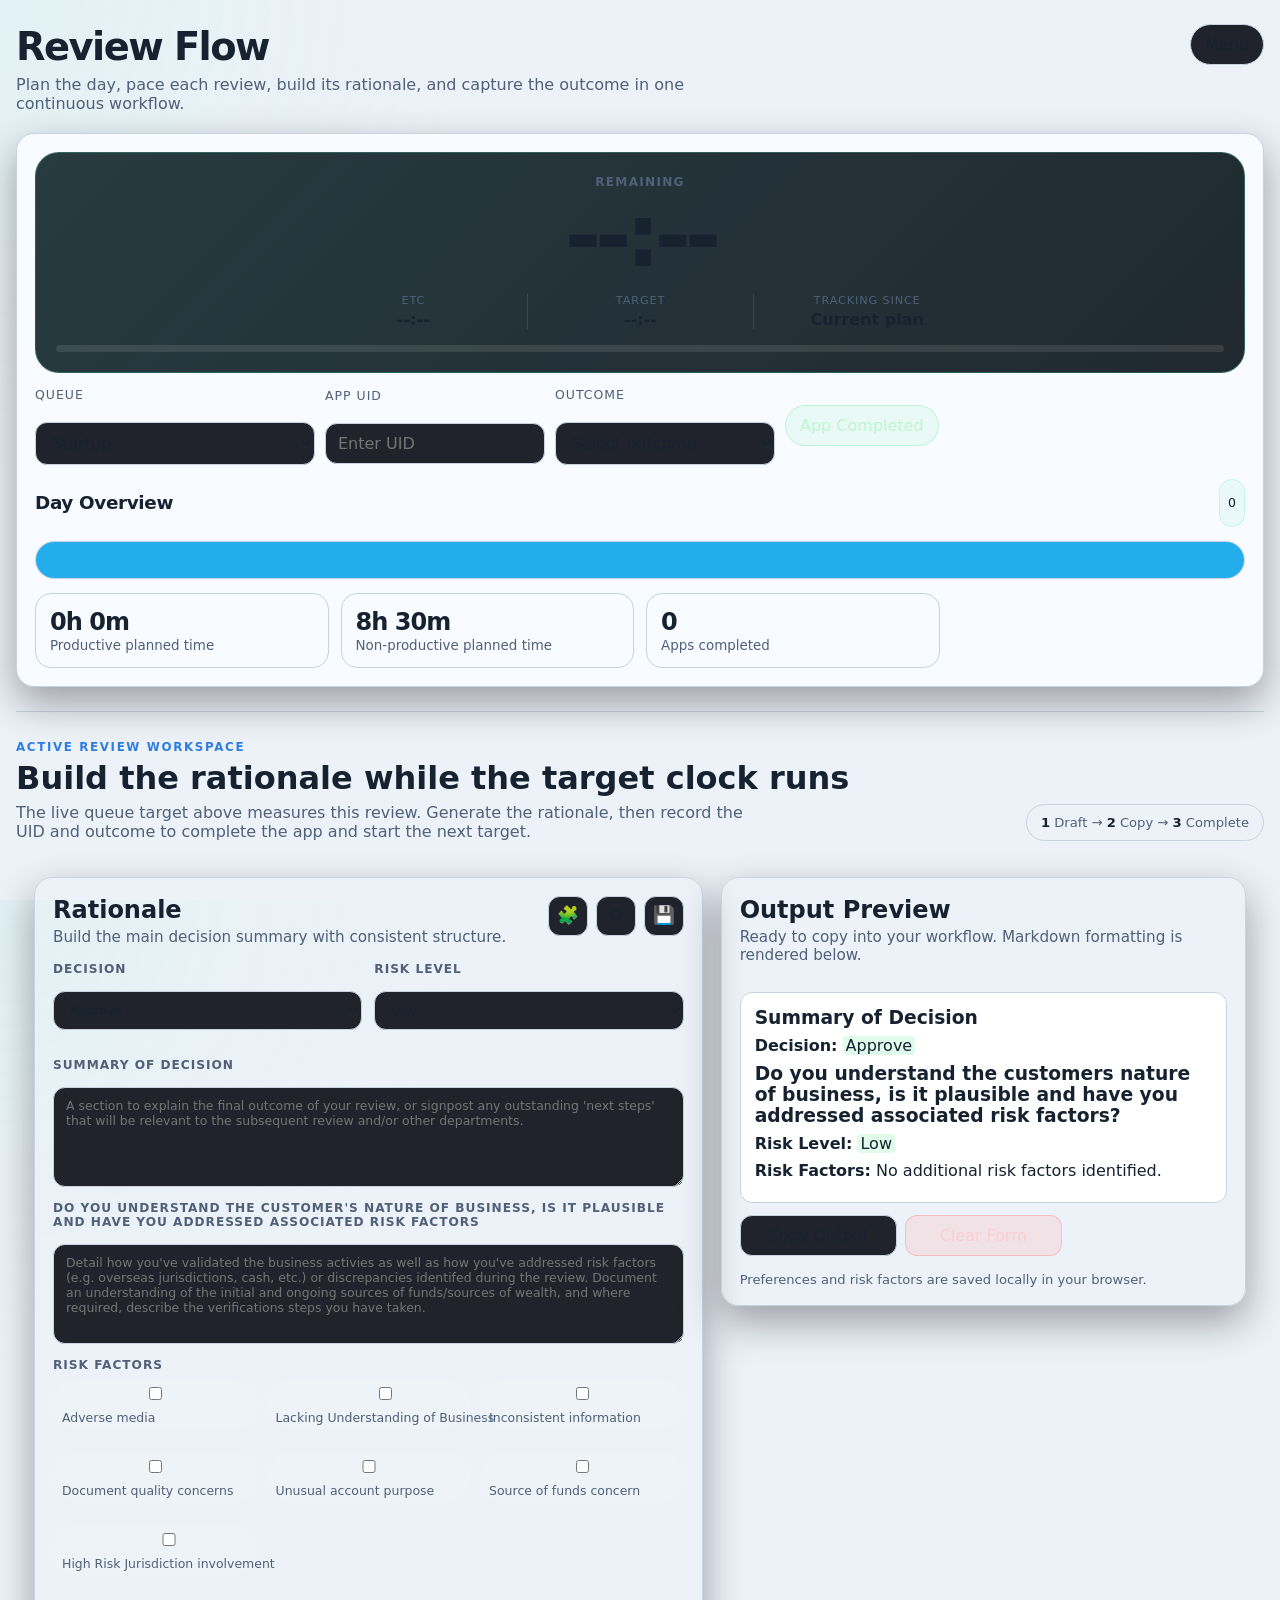
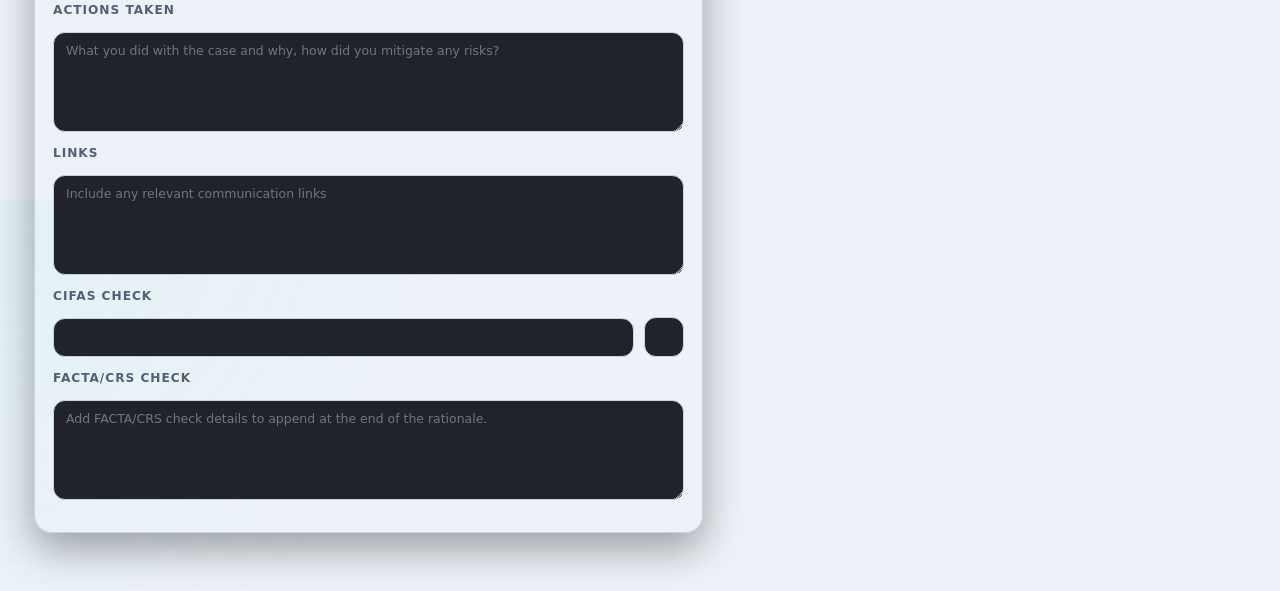
==== index.html @ 9a417c98 "Build integrated review flow workspace" ====
<!DOCTYPE html><html lang="en"><head><meta charset="UTF-8"><meta name="viewport" content="width=device-width,initial-scale=1"><title>Review Flow</title><style>
  :root {
  --bg: #edf2f8;
  --panel: #f8fbff;
  --panel-alt: #e8eef7;
  --field-bg: #ffffff;
  --border: #c8d2e2;
  --text: #172231;
  --muted: #4f6078;
  --accent: #2e7de0;
  --danger: #d95151;
  --success: #2f9e5a;
  --bg-gradient-start: #e8eff9;
  --bg-gradient-end: #dce6f6;
  --shadow: 0 12px 30px rgba(29, 45, 72, 0.12);
  --radius: 16px;
}

* { box-sizing: border-box; }
html, body { height: 100%; }
body {
  margin: 0;
  font-family: Inter, Segoe UI, Roboto, Helvetica, Arial, sans-serif;
  background: linear-gradient(180deg, var(--bg-gradient-start) 0%, var(--bg-gradient-end) 100%);
  color: var(--text);
  overflow: hidden;
}

select option {
  color: var(--text);
  background: var(--field-bg);
}

.rationale-shell {
  height: 100vh;
  display: grid;
  grid-template-columns: minmax(420px, 1fr) 420px;
  gap: 18px;
  padding: 18px;
}

.rationale-content, .rationale-output-panel {
  background: color-mix(in srgb, var(--panel) 92%, transparent);
  border: 1px solid var(--border);
  border-radius: var(--radius);
  box-shadow: var(--shadow);
}

h1, h2, p { margin-top: 0; }
h1 { font-size: 1.55rem; margin-bottom: 8px; }
h1 span { color: var(--accent); }
.subtitle, .panel-header p, .footer-note, .hint { color: var(--muted); font-size: 0.95rem; }

.panel-header button,
.output-actions button,
.modal-header button {
  border: 1px solid var(--border);
  background: var(--panel-alt);
  color: var(--text);
  padding: 12px 14px;
  border-radius: 12px;
  cursor: pointer;
  transition: transform 0.15s ease, border-color 0.15s ease, background 0.15s ease;
}
.panel-header button:hover,
.output-actions button:hover,
.modal-header button:hover { transform: translateY(-1px); border-color: var(--accent); }
.primary { border-color: var(--accent) !important; background: color-mix(in srgb, var(--accent) 18%, transparent) !important; }
.danger { background: rgba(255, 125, 125, 0.14) !important; border-color: rgba(255, 125, 125, 0.35) !important; }

.rationale-content, .rationale-output-panel { padding: 22px; }
.rationale-output-panel {
  display: flex;
  flex-direction: column;
}
.panel-header { margin-bottom: 18px; }
.panel-header.split {
  display: flex;
  align-items: flex-start;
  justify-content: space-between;
  gap: 16px;
}

.icon-btn {
  width: 40px;
  height: 40px;
  border-radius: 10px;
  display: inline-flex;
  align-items: center;
  justify-content: center;
  font-size: 1.1rem;
  line-height: 1;
}


.header-actions {
  display: flex;
  gap: 8px;
}

.macro-toolbar {
  position: fixed;
  z-index: 25;
  width: min(420px, calc(100vw - 24px));
  padding: 12px;
  border: 1px solid var(--border);
  border-radius: 12px;
  background: var(--panel-alt);
  box-shadow: 0 10px 26px rgba(16, 24, 40, 0.2);
}

.macro-toolbar-title {
  margin: 0 0 10px;
  font-weight: 600;
}

.macro-chip-grid {
  display: flex;
  flex-wrap: wrap;
  gap: 8px;
}

.macro-chip {
  border: 1px solid var(--accent);
  background: color-mix(in srgb, var(--accent) 14%, transparent);
  color: var(--text);
  border-radius: 999px;
  padding: 8px 12px;
  cursor: pointer;
}

.settings-modal {
  position: fixed;
  inset: 0;
  background: rgba(10, 19, 34, 0.42);
  display: none;
  align-items: center;
  justify-content: center;
  padding: 20px;
  z-index: 20;
}

.settings-modal.open {
  display: flex;
}

.settings-modal-card {
  width: min(900px, 100%);
  max-height: calc(100vh - 40px);
  overflow-y: auto;
  background: color-mix(in srgb, var(--panel) 96%, transparent);
  border: 1px solid var(--border);
  border-radius: var(--radius);
  box-shadow: var(--shadow);
  padding: 20px;
}

.modal-header {
  display: flex;
  justify-content: space-between;
  align-items: flex-start;
  gap: 16px;
  margin-bottom: 16px;
}

.output-actions {
  display: grid;
  grid-template-columns: repeat(3, minmax(0, 1fr));
  gap: 10px;
  margin-top: 14px;
}

.settings-danger-row {
  display: flex;
  justify-content: flex-end;
}

.grid { display: grid; gap: 14px; margin-bottom: 14px; }
.grid.two { grid-template-columns: repeat(2, minmax(0, 1fr)); }
label { display: block; margin-bottom: 14px; }
label span, .label-title {
  display: block;
  margin-bottom: 8px;
  color: var(--text);
  font-weight: 600;
}
input, select, textarea {
  width: 100%;
  border: 1px solid var(--border);
  background: var(--field-bg);
  color: var(--text);
  padding: 12px 14px;
  border-radius: 12px;
  font: inherit;
}
input[type="checkbox"] {
  accent-color: var(--accent);
}
textarea { resize: vertical; min-height: 100px; }
input:focus, select:focus, textarea:focus, button:focus {
  outline: 2px solid color-mix(in srgb, var(--accent) 35%, transparent);
  outline-offset: 2px;
}

.pill-grid {
  display: grid;
  grid-template-columns: repeat(auto-fit, minmax(180px, 1fr));
  gap: 10px;
  margin-bottom: 14px;
}
.pill {
  border: 1px solid var(--border);
  background: var(--field-bg);
  border-radius: 999px;
  padding: 10px 14px;
  display: flex;
  gap: 8px;
  align-items: center;
  cursor: pointer;
  min-height: 48px;
}
.pill input { width: auto; }

.hidden { display: none; }

.settings-inline {
  display: grid;
  grid-template-columns: 1fr auto;
  gap: 10px;
}

.cifas-checks {
  display: grid;
  gap: 10px;
  margin-bottom: 14px;
}

.cifas-check-row {
  display: grid;
  grid-template-columns: minmax(0, 1fr) 40px;
  gap: 10px;
  align-items: end;
}

.cifas-check-row label { margin: 0; }

.cifas-check-action {
  border: 1px solid var(--accent);
  background: color-mix(in srgb, var(--accent) 16%, transparent);
  color: var(--text);
  cursor: pointer;
}

.cifas-check-action.remove {
  border-color: rgba(255, 125, 125, 0.35);
  background: rgba(255, 125, 125, 0.14);
}

.risk-factor-item {
  display: flex;
  justify-content: space-between;
  align-items: center;
  flex-wrap: wrap;
  gap: 12px;
  padding: 12px 14px;
  border: 1px solid var(--border);
  border-radius: 12px;
  background: var(--field-bg);
}

.risk-factor-item .entry-text {
  flex: 1 1 280px;
  min-width: 220px;
  color: var(--text);
  background: var(--field-bg);
}

.settings-item-actions {
  display: flex;
  gap: 8px;
}

.risk-factor-item button {
  border: 1px solid var(--accent);
  background: color-mix(in srgb, var(--accent) 16%, transparent);
  color: var(--text);
  border-radius: 10px;
  padding: 6px 10px;
  cursor: pointer;
}

.risk-factor-item button.btn-danger {
  border-color: rgba(255, 125, 125, 0.35);
  background: rgba(255, 125, 125, 0.14);
}

.settings-inline button,
#copyBtn,
#generateBtn {
  border-color: var(--accent);
  background: color-mix(in srgb, var(--accent) 16%, transparent);
}

select:focus,
select:hover {
  border-color: var(--accent);
}

.settings-list { display: grid; gap: 14px; }
.switch-row {
  margin: 0;
  display: flex;
  align-items: center;
  justify-content: space-between;
  gap: 18px;
  padding: 16px;
  border: 1px solid var(--border);
  border-radius: 14px;
  background: var(--field-bg);
}
.switch-row p { margin: 6px 0 0; }
.switch-row input[type="checkbox"] { width: 22px; height: 22px; }

.settings-group {
  border: 1px solid var(--border);
  border-radius: 14px;
  overflow: hidden;
  background: var(--panel-alt);
}

.settings-group summary {
  list-style: none;
  cursor: pointer;
  padding: 14px 16px;
  font-weight: 700;
}

.settings-group summary::-webkit-details-marker { display: none; }

.settings-group summary::after {
  content: '▾';
  float: right;
}

.settings-group[open] summary::after {
  content: '▴';
}

.settings-group-content {
  display: grid;
  gap: 12px;
  padding: 0 12px 12px;
}

.theme-grid {
  display: grid;
  grid-template-columns: repeat(auto-fit, minmax(160px, 1fr));
  gap: 10px;
}

#output {
  min-height: 10vh;
  font-family: Consolas, Menlo, Monaco, monospace;
  line-height: 1.5;
}

.preview-shell {
  margin-top: 12px;
  padding: 14px;
  min-height: 180px;
  border: 1px solid var(--border);
  border-radius: 12px;
  background: var(--field-bg);
  overflow-y: auto;
  flex: 1;
}

.preview-shell h1,
.preview-shell h2,
.preview-shell h3 {
  margin: 0 0 8px;
}

.preview-shell p {
  margin: 0 0 8px;
}

.preview-shell ul {
  margin: 0 0 10px 20px;
}

.preview-shell li {
  margin-bottom: 6px;
}

.md-bold { font-weight: 700; }
.md-italic { font-style: italic; }
.md-highlight-green {
  background: color-mix(in srgb, var(--success) 26%, transparent);
  padding: 0 3px;
  border-radius: 4px;
}
.md-highlight-red {
  background: color-mix(in srgb, var(--danger) 26%, transparent);
  padding: 0 3px;
  border-radius: 4px;
}
.md-highlight-amber {
  background: color-mix(in srgb, #ffb000 30%, transparent);
  padding: 0 3px;
  border-radius: 4px;
}
.md-highlight-accent {
  background: color-mix(in srgb, var(--accent) 26%, transparent);
  padding: 0 3px;
  border-radius: 4px;
}

.md-empty {
  margin: 0;
  color: var(--muted);
}

@media (min-width: 1301px) {
  .rationale-content, .rationale-output-panel { height: calc(100vh - 36px); }
  .rationale-content { overflow-y: auto; }
  .rationale-output-panel { overflow: hidden; }
}

@media (max-width: 1300px) {
  body {
    overflow: auto;
  }

  .rationale-shell {
    grid-template-columns: 1fr;
    height: auto;
    min-height: 100vh;
  }

  .rationale-content,
  .rationale-output-panel {
    height: auto;
    overflow: visible;
  }

}

@media (max-width: 860px) {
  body {
    overflow: auto;
  }

  .rationale-shell {
    grid-template-columns: 1fr;
    height: auto;
    min-height: 100vh;
  }

  .rationale-content, .rationale-output-panel {
    height: auto;
    overflow: visible;
  }

  .grid.two {
    grid-template-columns: 1fr;
  }

  .output-actions {
    grid-template-columns: 1fr;
  }
}

  

    :root {
      --bg: #101114;
      --panel: #181a20;
      --panel-soft: #20232b;
      --text: #f4f4f5;
      --muted: #a1a1aa;
      --border: #2f3340;
      --accent: #5eead4;
      --accent-strong: #14b8a6;
      --danger: #fb7185;
      --warning: #facc15;
      --success: #86efac;
      --shadow: 0 16px 40px rgba(0, 0, 0, 0.35);
      --radius: 18px;
      --font: system-ui, -apple-system, BlinkMacSystemFont, "Segoe UI", sans-serif;
    }

    * { box-sizing: border-box; }

body {
  margin: 0;
  min-height: 100vh;
  font-family: var(--font);
  background: radial-gradient(circle at top left, rgba(94, 234, 212, 0.08), transparent 30%), var(--bg);
  color: var(--text);
}

button, input, select, textarea { font: inherit; }
button { border: 0; cursor: pointer; color: inherit; }

.app-shell {
  width: min(1500px, calc(100% - 32px));
  margin: 0 auto;
  padding: 24px 0 40px;
}

.topbar {
  display: flex;
  justify-content: space-between;
  gap: 16px;
  align-items: flex-start;
  margin-bottom: 20px;
}

.title-block h1 {
  margin: 0;
  font-size: clamp(1.8rem, 3vw, 3rem);
  letter-spacing: -0.04em;
}

.title-block p {
  margin: 6px 0 0;
  color: var(--muted);
  max-width: 720px;
}

.top-actions {
  display: flex;
  justify-content: flex-end;
  position: relative;
}

.menu-panel {
  position: absolute;
  top: calc(100% + 8px);
  right: 0;
  min-width: 220px;
  display: grid;
  gap: 8px;
  padding: 10px;
  border-radius: 14px;
  border: 1px solid var(--border);
  background: var(--panel);
  box-shadow: var(--shadow);
  z-index: 40;
}

.menu-panel .btn {
  justify-content: flex-start;
  border-radius: 12px;
}

.grid {
  display: grid;
  grid-template-columns: minmax(0, 1fr);
  gap: 18px;
  align-items: start;
}

.panel {
  background: linear-gradient(180deg, rgba(255, 255, 255, 0.03), transparent), var(--panel);
  border: 1px solid var(--border);
  border-radius: var(--radius);
  box-shadow: var(--shadow);
  padding: 18px;
}

.panel-soft {
  padding: 14px;
  border-radius: 16px;
  border: 1px solid rgba(255, 255, 255, 0.08);
  background: rgba(255, 255, 255, 0.025);
}

.panel h2, .panel h3 {
  margin: 0 0 12px;
  letter-spacing: -0.02em;
}

.panel h2 { font-size: 1.15rem; }
.panel h3 { font-size: 1rem; }

.stack { display: grid; gap: 14px; }

.row {
  display: flex;
  gap: 10px;
  align-items: center;
  flex-wrap: wrap;
}

.row.between { justify-content: space-between; }

.field {
  display: grid;
  gap: 6px;
  flex: 1;
  min-width: 120px;
}

label {
  color: var(--muted);
  font-size: 0.78rem;
  text-transform: uppercase;
  letter-spacing: 0.08em;
}

input, select, textarea {
  width: 100%;
  border: 1px solid var(--border);
  background: var(--panel-soft);
  color: var(--text);
  border-radius: 12px;
  padding: 10px 12px;
  outline: none;
}

input[type="color"] {
  height: 43px;
  padding: 4px;
  cursor: pointer;
}

input:focus, select:focus, textarea:focus {
  border-color: var(--accent-strong);
  box-shadow: 0 0 0 3px rgba(20, 184, 166, 0.18);
}

.btn {
  display: inline-flex;
  align-items: center;
  justify-content: center;
  gap: 8px;
  padding: 10px 14px;
  border-radius: 999px;
  background: var(--panel-soft);
  border: 1px solid var(--border);
  color: var(--text);
  transition: transform 0.12s ease, background 0.12s ease, border-color 0.12s ease;
}

.btn:hover {
  transform: translateY(-1px);
  border-color: rgba(94, 234, 212, 0.5);
}

.btn.primary {
  background: var(--accent-strong);
  border-color: var(--accent-strong);
  color: #042f2e;
  font-weight: 700;
}

.btn.danger {
  background: rgba(251, 113, 133, 0.12);
  border-color: rgba(251, 113, 133, 0.45);
  color: #fecdd3;
}

.btn.warning {
  background: rgba(250, 204, 21, 0.12);
  border-color: rgba(250, 204, 21, 0.4);
  color: #fef08a;
}

.btn.success {
  background: rgba(134, 239, 172, 0.12);
  border-color: rgba(134, 239, 172, 0.45);
  color: #bbf7d0;
}

.btn.small {
  padding: 7px 10px;
  font-size: 0.85rem;
}

.tracker-card {
  text-align: center;
  padding: 22px 20px 20px;
  border-radius: 24px;
  background: linear-gradient(135deg, rgba(94, 234, 212, 0.12), rgba(20, 184, 166, 0.04)), var(--panel-soft);
  border: 1px solid rgba(94, 234, 212, 0.24);
}

.timer-display {
  margin: 5px 0 2px;
  font-size: clamp(2.8rem, 7vw, 5.5rem);
  font-weight: 900;
  line-height: .95;
  letter-spacing: -.07em;
  font-variant-numeric: tabular-nums;
}
.timer-display.overdue { color: var(--danger); }
.timer-progress { height: 7px; margin-top: 16px; overflow: hidden; border-radius: 999px; background: rgba(255,255,255,.1); }
.timer-progress-fill { height: 100%; width: 0; border-radius: inherit; background: var(--accent); transition: width .3s linear; }

.tracker-label {
  color: var(--muted);
  text-transform: uppercase;
  letter-spacing: 0.12em;
  font-size: 0.8rem;
}

.timer-caption {
  color: var(--muted);
  font-size: .76rem;
  font-weight: 700;
  letter-spacing: .1em;
  text-transform: uppercase;
}

.tracker-facts {
  display: grid;
  grid-template-columns: repeat(3, minmax(0, 1fr));
  max-width: 680px;
  margin: 16px auto 0;
}

.tracker-fact {
  display: grid;
  gap: 3px;
  min-width: 0;
  padding: 0 12px;
  border-left: 1px solid rgba(255, 255, 255, .1);
}

.tracker-fact:first-child { border-left: 0; }
.tracker-fact-label { color: var(--muted); font-size: .7rem; letter-spacing: .08em; text-transform: uppercase; }
.tracker-fact-value { font-weight: 700; font-variant-numeric: tabular-nums; }

.tracker-meta {
  color: var(--muted);
  font-size: 1.05rem;
  margin: 8px 0 6px;
}

.tracker-status { color: var(--muted); }

.active-queue {
  font-size: 1.1rem;
  color: var(--accent);
  font-weight: 700;
}

.stats-grid {
  display: grid;
  grid-template-columns: repeat(2, minmax(0, 1fr));
  gap: 12px;
}

.stats-grid.four {
  grid-template-columns: repeat(4, minmax(0, 1fr));
}

.stat {
  padding: 14px;
  border: 1px solid var(--border);
  border-radius: 16px;
  background: rgba(255, 255, 255, 0.025);
}

.stat .value {
  font-size: 1.5rem;
  font-weight: 800;
  letter-spacing: -0.04em;
}

.stat .label {
  color: var(--muted);
  font-size: 0.84rem;
  margin-top: 2px;
}

.stat.good .value { color: var(--success); }
.stat.bad .value { color: var(--danger); }
.stat.warn .value { color: var(--warning); }

.queue-list, .segment-list, .log-list {
  display: flex;
  flex-direction: column;
  gap: 10px;
  max-height: 340px;
  overflow: auto;
  padding-right: 4px;
}

.log-list.single-output { max-height: min(68vh, 640px); }

.completion-modal {
  width: min(880px, calc(100vw - 28px));
}

.schedule-modal { width: min(980px, calc(100vw - 28px)); }
.schedule-toolbar {
  display: grid;
  grid-template-columns: repeat(2, minmax(150px, 190px)) 1fr;
  gap: 12px;
  align-items: end;
  padding: 14px;
  border: 1px solid var(--border);
  border-radius: 16px;
  background: rgba(255, 255, 255, 0.025);
}
.schedule-summary { align-self: center; text-align: right; }
.schedule-table { display: grid; gap: 8px; }
.schedule-head, .schedule-row {
  display: grid;
  grid-template-columns: 42px minmax(180px, 1fr) 125px 125px 110px 88px;
  gap: 10px;
  align-items: center;
}
.schedule-head {
  padding: 0 12px;
  color: var(--muted);
  font-size: .72rem;
  font-weight: 700;
  letter-spacing: .08em;
  text-transform: uppercase;
}
.schedule-row {
  padding: 10px 12px;
  border: 1px solid var(--border);
  border-radius: 14px;
  background: rgba(255,255,255,.025);
  box-shadow: inset 4px 0 var(--queue-color, var(--accent-strong));
}
.schedule-index { color: var(--muted); font-weight: 800; text-align: center; }
.schedule-end { font-variant-numeric: tabular-nums; font-weight: 700; }
.schedule-duration { color: var(--muted); font-size: .85rem; }
.schedule-empty { padding: 30px; text-align: center; border: 1px dashed var(--border); border-radius: 14px; }

.completion-modal .modal-inner {
  display: flex;
  flex-direction: column;
  max-height: min(86vh, 860px);
}

.completion-modal .log-list.single-output {
  flex: 1;
  min-height: 0;
  max-height: none;
}

.queue-card, .segment-card, .log-card {
  border: 1px solid var(--border);
  border-radius: 16px;
  background: rgba(255, 255, 255, 0.025);
  padding: 12px;
  position: relative;
}

.queue-list > *, .segment-list > *, .log-list > * {
  flex: 0 0 auto;
}

.queue-card, .segment-card {
  overflow: hidden;
}

.log-card {
  overflow: visible;
  min-height: max-content;
}

.queue-card::before, .segment-card::before {
  content: "";
  position: absolute;
  inset: 0 auto 0 0;
  width: 5px;
  background: var(--queue-color, var(--accent-strong));
}

.queue-card.active, .segment-card.active {
  border-color: rgba(94, 234, 212, 0.7);
  background: rgba(94, 234, 212, 0.07);
}

.queue-card-title, .segment-title {
  font-weight: 800;
  display: flex;
  justify-content: space-between;
  gap: 8px;
  align-items: center;
}

.queue-meta, .segment-meta, .log-meta {
  color: var(--muted);
  font-size: 0.86rem;
  margin-top: 4px;
}

.pill {
  display: inline-flex;
  align-items: center;
  padding: 3px 8px;
  border-radius: 999px;
  background: rgba(255, 255, 255, 0.08);
  border: 1px solid rgba(255, 255, 255, 0.08);
  color: var(--muted);
  font-size: 0.78rem;
  white-space: nowrap;
}

.pill.good {
  color: #bbf7d0;
  border-color: rgba(134, 239, 172, 0.35);
  background: rgba(134, 239, 172, 0.1);
}

.pill.bad {
  color: #fecdd3;
  border-color: rgba(251, 113, 133, 0.35);
  background: rgba(251, 113, 133, 0.1);
}

.pill.warn {
  color: #fef08a;
  border-color: rgba(250, 204, 21, 0.35);
  background: rgba(250, 204, 21, 0.1);
}

.swatch {
  width: 18px;
  height: 18px;
  border-radius: 999px;
  display: inline-block;
  border: 1px solid rgba(255,255,255,0.28);
  background: var(--queue-color, var(--accent-strong));
}


.day-timeline {
  display: flex;
  height: 38px;
  overflow: hidden;
  border-radius: 999px;
  border: 1px solid var(--border);
  background: rgba(255,255,255,0.05);
}

.timeline-block {
  min-width: 2px;
  background: var(--queue-color, var(--accent-strong));
  opacity: 0.9;
  position: relative;
  display: flex;
  align-items: center;
  justify-content: center;
  overflow: hidden;
}

.timeline-label {
  padding: 0 7px;
  color: #fff;
  font-size: .75rem;
  font-weight: 800;
  line-height: 1;
  text-shadow: 0 1px 3px rgba(0,0,0,.8);
  white-space: nowrap;
}

.overview-heading {
  display: flex;
  align-items: center;
  justify-content: space-between;
  gap: 12px;
}

.overview-heading h2 { margin-bottom: 0; }
.expected-total {
  color: var(--text);
  background: rgba(94, 234, 212, .09);
  border-color: rgba(94, 234, 212, .25);
}

.table-like { display: grid; gap: 8px; }

.mini-table-row {
  display: grid;
  grid-template-columns: 1fr auto auto;
  gap: 10px;
  align-items: center;
  padding: 9px 0;
  border-bottom: 1px solid rgba(255, 255, 255, 0.06);
}

.mini-table-row:last-child { border-bottom: 0; }

.subtle {
  color: var(--muted);
  font-size: 0.9rem;
}

.hidden { display: none !important; }
.notification-status { line-height: 1.5; }
.notification-status strong { color: var(--text); }
.notification-toast {
  position: fixed;
  right: 20px;
  bottom: 20px;
  z-index: 100;
  width: min(380px, calc(100vw - 32px));
  padding: 16px;
  border: 1px solid rgba(94, 234, 212, .45);
  border-radius: 16px;
  background: var(--panel);
  box-shadow: var(--shadow);
  animation: toast-in .2s ease-out;
}
.notification-toast-title { margin-bottom: 4px; font-weight: 800; }
.notification-toast-message { color: var(--muted); }
@keyframes toast-in { from { opacity: 0; transform: translateY(8px); } }

.final-round {
  position: fixed;
  inset: 0;
  z-index: 120;
  display: grid;
  place-items: center;
  overflow: hidden;
  padding: 24px;
  background:
    repeating-linear-gradient(-12deg, transparent 0 18px, rgba(255, 255, 255, .035) 19px 21px),
    radial-gradient(circle, rgba(239, 68, 68, .24), transparent 56%),
    rgba(4, 5, 8, .88);
  backdrop-filter: blur(6px);
  animation: final-round-in .22s ease-out both;
}

.final-round::before,
.final-round::after {
  content: "";
  position: absolute;
  left: -10%;
  width: 120%;
  height: 15px;
  background: linear-gradient(90deg, transparent, #facc15 15% 85%, transparent);
  box-shadow: 0 0 28px rgba(250, 204, 21, .75);
  transform: rotate(-4deg);
}

.final-round::before { top: 18%; }
.final-round::after { bottom: 18%; transform: rotate(4deg); }

.final-round-card {
  position: relative;
  width: min(860px, 94vw);
  padding: clamp(30px, 7vw, 72px) 24px;
  text-align: center;
  isolation: isolate;
}

.final-round-kicker {
  color: #fef08a;
  font-size: clamp(.8rem, 2vw, 1.15rem);
  font-weight: 1000;
  letter-spacing: .42em;
  text-transform: uppercase;
  text-shadow: 0 2px 0 #7f1d1d;
}

.final-round-title {
  margin: 4px 0;
  color: #fff7d6;
  font-size: clamp(4rem, 15vw, 9.5rem);
  font-weight: 1000;
  font-style: italic;
  line-height: .78;
  letter-spacing: -.09em;
  text-transform: uppercase;
  -webkit-text-stroke: clamp(1px, .25vw, 3px) #7f1d1d;
  text-shadow: 6px 7px 0 #dc2626, 11px 13px 0 #450a0a, 0 0 34px rgba(250, 204, 21, .5);
  transform: skew(-6deg) rotate(-2deg);
  animation: final-round-hit .55s cubic-bezier(.2, .9, .2, 1.2) both;
}

.final-round-queue {
  margin: 24px 0 5px;
  font-size: clamp(1.2rem, 4vw, 2rem);
  font-weight: 900;
}

.final-round-detail { margin: 0 0 20px; color: #d4d4d8; }
.final-round .btn { min-width: 150px; background: rgba(24, 24, 27, .8); }

@keyframes final-round-in { from { opacity: 0; } }
@keyframes final-round-hit {
  from { opacity: 0; transform: scale(2.2) skew(-6deg) rotate(-2deg); filter: blur(8px); }
  65% { opacity: 1; transform: scale(.94) skew(-6deg) rotate(-2deg); filter: blur(0); }
  to { transform: scale(1) skew(-6deg) rotate(-2deg); }
}

@media (prefers-reduced-motion: reduce) {
  .final-round, .final-round-title { animation: none; }
}
.row-flex { flex: 1; }
.field-max-280 { max-width: 280px; }
.field-max-220 { max-width: 220px; }
.field-max-120 { max-width: 120px; }
.mt-10 { margin-top: 10px; }
.log-meta-inline { display: flex; flex-wrap: wrap; gap: 8px; align-items: center; }
.row-end { margin-top: 8px; justify-content: flex-end; }

dialog {
  border: 1px solid var(--border);
  background: var(--panel);
  color: var(--text);
  border-radius: 22px;
  padding: 0;
  width: min(760px, calc(100vw - 28px));
  box-shadow: var(--shadow);
}

dialog::backdrop {
  background: rgba(0, 0, 0, 0.7);
  backdrop-filter: blur(4px);
}

.modal-inner { padding: 20px; }

.modal-header {
  display: flex;
  justify-content: space-between;
  gap: 16px;
  align-items: center;
  margin-bottom: 16px;
}

.modal-header h2 { margin: 0; }

.footer-note {
  margin-top: 16px;
  color: var(--muted);
  font-size: 0.82rem;
}

@media (max-width: 760px) {
  .app-shell { width: min(100% - 20px, 1500px); padding-top: 14px; }
  .topbar, .grid { grid-template-columns: 1fr; display: grid; }
  .top-actions { justify-content: stretch; }
  .top-actions .btn { flex: 1; }
  .panel { padding: 12px; }
  .tracker-card { padding: 18px 12px 16px; }
  .timer-display { font-size: clamp(3rem, 15vw, 4.5rem); }
  .stats-grid, .stats-grid.four { grid-template-columns: repeat(4, minmax(0, 1fr)); gap: 6px; }
  .stat { padding: 10px 8px; border-radius: 12px; }
  .stat .value { font-size: clamp(.95rem, 4vw, 1.3rem); white-space: nowrap; }
  .stat .label { font-size: clamp(.62rem, 2.4vw, .76rem); line-height: 1.25; }
  .mini-table-row { grid-template-columns: 1fr; }
  .schedule-toolbar { grid-template-columns: 1fr 1fr; }
  .schedule-summary { grid-column: 1 / -1; text-align: left; }
  .schedule-head { display: none; }
  .schedule-row { grid-template-columns: 30px 1fr auto; }
  .schedule-row select { grid-column: 2 / -1; }
  .schedule-row input { grid-column: 2; }
  .schedule-duration { display: none; }
}

@media (max-width: 480px) {
  .app-shell { width: min(100% - 12px, 1500px); }
  .title-block h1 { font-size: 1.65rem; }
  .tracker-fact { padding: 0 6px; }
  .tracker-fact-label { font-size: .62rem; }
  .tracker-fact-value { font-size: .86rem; }
}

  

/* Integrated workflow layer: shared visual language without iframe-style boundaries. */
body { overflow:auto; }
.rationale-workspace { margin-top: 24px; padding-top: 24px; border-top: 1px solid var(--border); }
.workflow-heading { display:flex; justify-content:space-between; align-items:end; gap:24px; margin: 0 0 18px; }
.workflow-heading h2 { margin:4px 0 6px; font-size:clamp(1.4rem,3vw,2rem); }
.workflow-heading p { margin:0; max-width:760px; color:var(--muted); }
.eyebrow { color:var(--accent); font-size:.74rem; font-weight:800; text-transform:uppercase; letter-spacing:.14em; }
.workflow-step { flex:none; padding:10px 14px; border:1px solid var(--border); border-radius:999px; color:var(--muted); font-size:.82rem; }
.workflow-step strong { color:var(--text); }
.rationale-shell { height:auto; min-height:0; display:grid; grid-template-columns:minmax(0,1.12fr) minmax(360px,.88fr); gap:18px; align-items:start; }
.rationale-content, .rationale-output-panel { height:auto; overflow:visible; min-width:0; padding:18px; border:1px solid var(--border); border-radius:var(--radius); background:rgba(255,255,255,.025); }
.rationale-output-panel { position:sticky; top:16px; }
#rationaleWorkspace label { display:grid; gap:7px; color:var(--muted); font-size:.78rem; text-transform:none; letter-spacing:normal; }
#rationaleWorkspace label > span, #rationaleWorkspace .label-title { color:var(--muted); font-size:.76rem; text-transform:uppercase; letter-spacing:.08em; }
#rationaleWorkspace .panel-header { margin-bottom:16px; }
#rationaleWorkspace .panel-header h1 { display:none; }
#rationaleWorkspace .panel-header .subtitle { display:none; }
#rationaleWorkspace .panel-header h2 { margin:0 0 4px; }
#rationaleWorkspace .panel-header p { color:var(--muted); margin:0; }
#rationaleWorkspace .grid.two { display:grid; grid-template-columns:repeat(2,minmax(0,1fr)); gap:12px; }
#rationaleWorkspace textarea { resize:vertical; }
#rationaleWorkspace .output-actions { display:grid; grid-template-columns:repeat(3,1fr); gap:8px; margin-top:12px; }
#rationaleWorkspace button { border:1px solid var(--border); background:var(--panel-soft); color:var(--text); border-radius:12px; padding:10px 12px; }
#rationaleWorkspace button.primary { background:var(--accent-strong); color:#042f2e; font-weight:700; }
#rationaleWorkspace button.danger { color:#fecdd3; border-color:rgba(251,113,133,.45); }
.rationale-saved { color:var(--success); font-size:.8rem; font-weight:700; }
@media(max-width:980px){.rationale-shell{grid-template-columns:1fr}.rationale-output-panel{position:static}.workflow-heading{align-items:start;flex-direction:column}.workflow-step{white-space:normal}}
@media(max-width:600px){#rationaleWorkspace .grid.two,#rationaleWorkspace .output-actions{grid-template-columns:1fr}}
</style></head><body>
  <main class="app-shell">
    <header class="topbar">
      <section class="title-block">
        <h1>Review Flow</h1><p>Plan the day, pace each review, build its rationale, and capture the outcome in one continuous workflow.</p>
      </section>
      <section class="top-actions">
        <button class="btn" id="menuBtn">Menu</button>
        <div class="menu-panel hidden" id="topMenuPanel">
          <button class="btn" id="settingsBtn">Queue Settings</button>
          <button class="btn" id="notificationsBtn">Notifications</button>
          <button class="btn" id="planBtn">Schedule</button>
          <button class="btn" id="archiveBtn">Archived Days</button>
          <button class="btn" id="snapshotBtn">Save Current Plan</button>
          <button class="btn warning" id="endDayBtn">End Day Review</button>
          <button class="btn" id="completedAppsBtn">Completed Apps</button>
          <button class="btn" id="detailsBtn">Plan Details</button>
          <button class="btn" id="exportCsvBtn">Export CSV</button>
          <button class="btn danger" id="resetBtn">Reset Day</button>
        </div>
      </section>
    </header><section class="grid">
  <section class="panel main-panel stack">
    <div class="tracker-card">
      <div class="timer-caption" id="timerCaption">Remaining</div>
      <div class="timer-display" id="timerDisplay">--:--</div>
      <div class="tracker-facts">
        <div class="tracker-fact"><span class="tracker-fact-label">ETC</span><span class="tracker-fact-value" id="timerEtc">--:--</span></div>
        <div class="tracker-fact"><span class="tracker-fact-label">Target</span><span class="tracker-fact-value" id="timerTarget">--:--</span></div>
        <div class="tracker-fact"><span class="tracker-fact-label">Tracking since</span><span class="tracker-fact-value" id="trackerStartedAt">--:--</span></div>
      </div>
      <div class="timer-progress"><div class="timer-progress-fill" id="timerProgress"></div></div>
    </div>

    <div class="row between">
      <div class="row row-flex">
        <div class="field field-max-280">
          <label for="completionQueue">Queue</label>
          <select id="completionQueue"></select>
        </div>
        <div class="field field-max-220">
          <label for="completionUid">App UID</label>
          <input id="completionUid" placeholder="Enter UID" />
        </div>
        <div class="field field-max-220">
          <label for="completionOutcome">Outcome</label>
          <select id="completionOutcome">
            <option value="">Select outcome</option>
            <option value="Approve">Approve</option>
            <option value="Resubmit">Resubmit</option>
            <option value="Decline">Decline</option>
            <option value="Refer to ORE">Refer to ORE</option>
            <option value="Other">Other</option>
          </select>
        </div>
        <button class="btn success" id="completeAppBtn">App Completed</button>
      </div>
    </div>

    <section class="stack">
      <div class="overview-heading">
        <h2>Day Overview</h2>
        <span class="pill expected-total" id="expectedAppsTotal" aria-label="0 apps expected">0</span>
      </div>
      <div class="day-timeline" id="dayTimeline"></div>
      <div class="stats-grid four">
        <article class="stat">
          <div class="value" id="productiveHours">0h 0m</div>
          <div class="label">Productive planned time</div>
        </article>
        <article class="stat">
          <div class="value" id="nonProductiveHours">0h 0m</div>
          <div class="label">Non-productive planned time</div>
        </article>
        <article class="stat">
          <div class="value" id="completedCount">0</div>
          <div class="label">Apps completed</div>
        </article>
      </div>
    </section>

  </section>
</section>

  
<section id="rationaleWorkspace" class="rationale-workspace" aria-labelledby="rationaleWorkspaceTitle">
  <div class="workflow-heading">
    <div><span class="eyebrow">Active review workspace</span><h2 id="rationaleWorkspaceTitle">Build the rationale while the target clock runs</h2><p>The live queue target above measures this review. Generate the rationale, then record the UID and outcome to complete the app and start the next target.</p></div>
    <div class="workflow-step"><strong>1</strong> Draft <span>→</span> <strong>2</strong> Copy <span>→</span> <strong>3</strong> Complete</div>
  </div>

  <div class="rationale-shell">
    <main class="rationale-content">
      <section>
        <div class="panel-header split">
          <div>
            <h1>Rationale <span>Builder</span></h1>
            <p class="subtitle">Structured notes builder focused on rationale output.</p>
            <h2>Rationale</h2>
            <p>Build the main decision summary with consistent structure.</p>
          </div>
          <div class="header-actions">
            <button id="toggleMacrosBtn" type="button" class="icon-btn" title="Toggle custom macros" aria-label="Toggle custom macros">🧩</button>
            <button id="toggleSettingsBtn" type="button" class="icon-btn" title="Open settings" aria-label="Open settings">⚙️</button>
            <button id="editDefaultsBtn" type="button" class="icon-btn" title="Save current rationale values as Clear Form defaults" aria-label="Save current rationale values as Clear Form defaults">💾</button>
          </div>
        </div>

        <div id="macroToolbar" class="macro-toolbar hidden">
          <p class="macro-toolbar-title">Custom Macros (click to insert into the active text box)</p>
          <div id="macroChipGrid" class="macro-chip-grid"></div>
        </div>

        <div class="grid two">
          <label>
            <span>Decision</span>
            <select id="decision">
              <option value="++Approve++">Approve</option>
              <option value="!!Decline!!">Decline</option>
              <option value="Escalate">Escalate</option>
              <option value="Refer">Refer</option>
              <option value="!!!Rebsubmission!!!">Resub</option>
            </select>
          </label>

          <label>
            <span>Risk Level</span>
            <select id="riskLevel">
              <option value="++Low++">Low</option>
              <option value="!!!Medium!!!">Medium</option>
              <option value="!!High!!">High</option>
            </select>
          </label>

        </div>

        <label>
          <span>Summary of Decision</span>
          <textarea id="summary" rows="4" placeholder="A section to explain the final outcome of your review, or signpost any outstanding 'next steps' that will be relevant to the subsequent review and/or other departments."></textarea>
        </label>

        <label>
          <span>Do you understand the customer's nature of business, is it plausible and have you addressed associated risk factors</span>
          <textarea id="evidence" rows="4" placeholder="Detail how you've validated the business activies as well as how you've addressed risk factors (e.g. overseas jurisdictions, cash, etc.) or discrepancies identifed during the review. Document an understanding of the initial and ongoing sources of funds/sources of wealth, and where required, describe the verifications steps you have taken."></textarea>
        </label>

        <div>
          <span class="label-title">Risk Factors</span>
          <div class="pill-grid" id="riskFactors">
            <label class="pill"><input type="checkbox" value="Adverse media" /> Adverse media</label>
            <label class="pill"><input type="checkbox" value="Lacking Understanding of Business" /> Unclear NoB</label>
            <label class="pill"><input type="checkbox" value="Inconsistent information" /> Inconsistent info</label>
            <label class="pill"><input type="checkbox" value="Document quality concerns" /> Document concerns</label>
            <label class="pill"><input type="checkbox" value="Unusual account purpose" /> Unusual purpose</label>
            <label class="pill"><input type="checkbox" value="Source of funds concern" /> SOF concern</label>
            <label class="pill"><input type="checkbox" value="High Risk Jurisdiction involvement" /> HRJ involvement</label>
          </div>
        </div>

        <label>
          <span>Actions Taken</span>
          <textarea id="actionTaken" rows="3" placeholder="What you did with the case and why, how did you mitigate any risks?"></textarea>
        </label>

        <label>
          <span>Links</span>
          <textarea id="rationaleNotes" rows="3" placeholder="Include any relevant communication links"></textarea>
        </label>

        <div id="cifasChecks" class="cifas-checks"></div>

        <label>
          <span>FACTA/CRS Check</span>
          <textarea id="factaCrsCheck" rows="3" placeholder="Add FACTA/CRS check details to append at the end of the rationale."></textarea>
        </label>
      </section>
    </main>

    <aside class="rationale-output-panel">
      <div class="panel-header">
        <h2>Output Preview</h2>
        <p>Ready to copy into your workflow. Markdown formatting is rendered below.</p>
      </div>
      <textarea id="output" class="hidden" aria-hidden="true" tabindex="-1"></textarea>
      <div id="outputPreview" class="preview-shell" aria-live="polite"></div>
      <div class="output-actions">
        <button id="generateBtn" class="primary">Generate Output</button>
        <button id="copyBtn">Copy Output</button>
        <button id="clearBtn" class="danger">Clear Form</button>
      </div>
      <div class="footer-note">Preferences and risk factors are saved locally in your browser.</div>
    </aside>
  </div>

  <div id="settingsModal" class="settings-modal" aria-hidden="true">
    <section class="settings-modal-card" role="dialog" aria-modal="true" aria-labelledby="settingsModalTitle">
      <div class="modal-header">
        <div>
          <h2 id="settingsModalTitle">Settings</h2>
          <p>Control layout behaviour and manage risk factors.</p>
        </div>
        <button id="closeSettingsBtn" type="button" class="icon-btn" title="Close settings" aria-label="Close settings">✕</button>
      </div>

      <div class="settings-list">
          <details class="settings-group" open>
            <summary>Format</summary>
            <div class="settings-group-content">
              <label class="switch-row">
                <div>
                  <strong>Include empty sections</strong>
                  <p>Show section headers even when the section has no content.</p>
                </div>
                <input type="checkbox" id="includeEmptySections" />
              </label>

              <label class="switch-row">
                <div>
                  <strong>Use markdown headings</strong>
                  <p>Formats output with simple markdown for easy paste into MP.</p>
                </div>
                <input type="checkbox" id="useMarkdownHeadings" checked />
              </label>

              <label class="switch-row">
                <div>
                  <strong>Auto-generate while typing</strong>
                  <p>Keeps the output preview updated as you work.</p>
                </div>
                <input type="checkbox" id="autoGenerate" checked />
              </label>

              <div class="switch-row" style="display:block;">
                <div style="margin-bottom:12px;">
                  <strong>Theme mode</strong>
                  <p>Light mode is the default. You can still switch to dark mode and customise colours.</p>
                </div>
                <div class="theme-grid">
                  <label>
                    <span>Mode</span>
                    <select id="themeMode">
                      <option value="light">Light (default)</option>
                      <option value="dark">Dark</option>
                      <option value="custom">Custom</option>
                    </select>
                  </label>
                  <label>
                    <span>Accent colour</span>
                    <input type="color" id="accentColor" value="#2e7de0" />
                  </label>
                  <label>
                    <span>Background colour</span>
                    <input type="color" id="bgColor" value="#edf2f8" />
                  </label>
                  <label>
                    <span>Panel colour</span>
                    <input type="color" id="panelColor" value="#f8fbff" />
                  </label>
                  <label>
                    <span>Text box colour</span>
                    <input type="color" id="textboxColor" value="#ffffff" />
                  </label>
                  <label>
                    <span>Text colour</span>
                    <input type="color" id="textColor" value="#172231" />
                  </label>
                </div>
              </div>

              <div class="switch-row settings-danger-row">
                <button type="button" id="hardResetBtn" class="danger">Hard Reset All Customisations</button>
              </div>
            </div>
          </details>

          <details class="settings-group" open>
            <summary>Risk Factors</summary>
            <div class="settings-group-content">
              <div class="switch-row" style="display:block;">
                <div style="margin-bottom:12px;">
                  <strong>Risk factor buttons</strong>
                  <p>Add, edit, and remove the selectable risk factors shown in the rationale section.</p>
                </div>
                <div class="settings-inline">
                  <input type="text" id="newRiskFactor" placeholder="Add new risk factor" />
                  <button type="button" id="addRiskFactorBtn">Add</button>
                </div>
                <div id="riskFactorManager" class="settings-list" style="margin-top:12px;"></div>
              </div>
            </div>
          </details>

          <details class="settings-group" open>
            <summary>CIFAS</summary>
            <div class="settings-group-content">
              <div class="switch-row" style="display:block;">
                <div style="margin-bottom:12px;">
                  <strong>CIFAS check options</strong>
                  <p>Add, edit, and remove the options shown in the CIFAS check dropdown.</p>
                </div>
                <div class="settings-inline">
                  <input type="text" id="newCifasOption" placeholder="Add new CIFAS option" />
                  <button type="button" id="addCifasOptionBtn">Add</button>
                </div>
                <div id="cifasOptionManager" class="settings-list" style="margin-top:12px;"></div>
              </div>
            </div>
          </details>

          <details class="settings-group" open>
            <summary>Macros</summary>
            <div class="settings-group-content">
              <div class="switch-row" style="display:block;">
                <div style="margin-bottom:12px;">
                  <strong>Custom macros</strong>
                  <p>Add, edit, and remove predefined statements for quick insertion into text fields.</p>
                </div>
                <div class="settings-inline">
                  <input type="text" id="newMacro" placeholder="Add new macro statement" />
                  <button type="button" id="addMacroBtn">Add</button>
                </div>
                <div id="macroManager" class="settings-list" style="margin-top:12px;"></div>
              </div>
            </div>
          </details>
        </div>
    </section>
  </div>
</section>
</main>
  <aside class="notification-toast hidden" id="notificationToast" role="status" aria-live="polite">
    <div class="notification-toast-title" id="notificationToastTitle"></div>
    <div class="notification-toast-message" id="notificationToastMessage"></div>
  </aside>
  <aside class="final-round hidden" id="finalRound" role="dialog" aria-modal="true" aria-labelledby="finalRoundTitle" aria-describedby="finalRoundDetail">
    <div class="final-round-card">
      <div class="final-round-kicker">Final target</div>
      <div class="final-round-title" id="finalRoundTitle">Final App</div>
      <div class="final-round-queue" id="finalRoundQueue"></div>
      <p class="final-round-detail" id="finalRoundDetail"></p>
      <button class="btn" id="dismissFinalRoundBtn" type="button">Let’s go!</button>
    </div>
  </aside>
  <dialog id="notificationDialog">
    <form method="dialog" class="modal-inner stack">
      <div class="modal-header"><h2>Notifications</h2><button class="btn small" value="close">Close</button></div>
      <p class="subtle">Get a reminder when a scheduled app target is due. The dashboard must remain open for reminders to run.</p>
      <section class="panel-soft stack">
        <div id="notificationStatus" class="notification-status subtle"></div>
        <label class="row" style="text-transform: none; letter-spacing: 0;">
          <input id="notificationReminders" type="checkbox" style="width: auto;" /> Enable scheduled target reminders
        </label>
        <div class="row">
          <button class="btn primary" id="enableNotificationsBtn" type="button">Enable browser notifications</button>
          <button class="btn" id="testNotificationBtn" type="button">Send test</button>
        </div>
        <label class="row" style="text-transform: none; letter-spacing: 0;">
          <input id="notificationSound" type="checkbox" style="width: auto;" /> Play a sound with reminders
        </label>
      </section>
      <p class="footer-note">Local <code>file://</code> pages do not have consistent notification permission support across browsers. If native notifications are unavailable or blocked, the dashboard automatically uses an in-page notification and sound instead. Serving this file from <code>http://localhost</code> gives browser notifications the best chance of working.</p>
    </form>
  </dialog>  <dialog id="detailsDialog">
    <form method="dialog" class="modal-inner stack">
      <div class="modal-header"><h2>Plan Details</h2><button class="btn small" value="close">Close</button></div>
      <section class="panel-soft stack"><h3>Live Queue Tracker</h3><div id="liveTrackerDetails" class="subtle">Queue changes will appear here.</div></section>
      <section class="panel-soft stack"><h3>Current Plan Segment</h3><div id="currentSegmentDetails" class="subtle">No matching segment yet.</div></section>
      <section><h3>Queue Breakdown</h3><div class="table-like" id="breakdownList"></div></section>
    </form>
  </dialog>  <dialog id="newDayDialog">
    <form method="dialog" class="modal-inner stack">
      <div class="modal-header"><h2>A new day has started</h2></div>
      <p class="subtle">Export yesterday’s tracking history and start a fresh schedule, or keep the current day open for now.</p>
      <div class="row">
        <button class="btn primary" id="newDayExportBtn" type="button">Export CSV &amp; reset</button>
        <button class="btn" id="newDayResetBtn" type="button">Reset without export</button>
        <button class="btn" id="newDaySkipBtn" type="button">Skip for now</button>
      </div>
    </form>
  </dialog>  <dialog id="settingsDialog">
    <form method="dialog" class="modal-inner">
      <div class="modal-header">
        <h2>Queue Settings</h2>
        <button class="btn small" value="close">Close</button>
      </div><div class="stack">
    <div class="row">
      <div class="field">
        <label for="queueName">Queue name</label>
        <input id="queueName" placeholder="e.g. BCA, EDD, IDV" />
      </div>
      <div class="field">
        <label for="queueRate">Apps per hour</label>
        <input id="queueRate" type="number" min="0" step="0.1" placeholder="e.g. 4" />
      </div>
      <div class="field field-max-120">
        <label for="queueColor">Colour</label>
        <input id="queueColor" type="color" value="#14b8a6" />
      </div>
      <button class="btn primary" id="addQueueBtn" type="button">Add Queue</button>
    </div>

    <div class="queue-list" id="queueList"></div>
  </div>
</form>

  </dialog>  <dialog id="reviewDialog">
    <form method="dialog" class="modal-inner">
      <div class="modal-header">
        <h2>End Day Review</h2>
        <button class="btn small" value="close">Close</button>
      </div>
      <div class="stack" id="reviewContent"></div>
      <p class="footer-note">Start plan is captured with “Save Current Plan”. Current plan reflects whatever chaos Resource Planning later inflicted.</p>
    </form>
  </dialog>  <dialog id="completionDialog" class="completion-modal">
    <form method="dialog" class="modal-inner stack">
      <div class="modal-header">
        <h2>Completed Apps</h2>
        <button class="btn small" value="close">Close</button>
      </div>
      <p class="subtle">Delete mistaken entries from today’s historical completion log.</p>
      <div class="log-list single-output" id="completionHistory"></div>
    </form>
  </dialog>  <dialog id="planDialog" class="schedule-modal">
    <form method="dialog" class="modal-inner stack" id="planForm">
      <div class="modal-header">
        <h2>Today’s Queue Plan</h2>
        <button class="btn small" value="close">Close</button>
      </div>
      <p class="subtle">The default shift is 11:00–19:30, beginning with a 15-minute team briefing. A segment runs until the next one begins. Live active queue changes are tracked separately and do not edit the schedule.</p>
      <div class="schedule-toolbar">
        <div class="field">
          <label for="shiftStart">Shift starts</label>
          <input id="shiftStart" type="time" />
        </div>
        <div class="field">
          <label for="shiftEnd">Shift ends</label>
          <input id="shiftEnd" type="time" />
        </div>
        <div class="schedule-summary subtle" id="scheduleSummary"></div>
      </div>
      <div class="row">
        <button class="btn primary" id="addSegmentBtn" type="button">+ Add activity</button>
      </div>
      <div class="schedule-table">
        <div class="schedule-head"><span>#</span><span>Queue / activity</span><span>Starts</span><span>Ends</span><span>Duration</span><span></span></div>
        <div id="segmentList" class="stack"></div>
      </div>
    </form>
  </dialog>  <dialog id="archiveDialog">
    <form method="dialog" class="modal-inner stack">
      <div class="modal-header">
        <h2>Archived Days</h2>
        <button class="btn small" value="close">Close</button>
      </div>
      <div class="log-list single-output" id="archiveHistory"></div>
    </form>
  </dialog>  <script>

    const STORAGE_KEY = "queuePerformanceDashboard.v2";
    const NON_PRODUCTIVE_NAME = "Non-productive";
    const OFF_QUEUE_NAME = "Off queue";
    const TEAM_BRIEFING_NAME = "Team briefing";
    const TEAM_BRIEFING_ID = crypto.randomUUID();
    const BASE_TITLE = "Queue Performance Dashboard";
    const DEFAULT_SHIFT_START = "11:00";
    const DEFAULT_SHIFT_END = "19:30";
    const TEAM_BRIEFING_MINUTES = 15;

    const defaultState = {
      queues: [
        { id: crypto.randomUUID(), name: NON_PRODUCTIVE_NAME, rate: 0, color: "#71717a", locked: true },
        { id: crypto.randomUUID(), name: OFF_QUEUE_NAME, rate: 0, color: "#f59e0b", locked: true },
        { id: TEAM_BRIEFING_ID, name: TEAM_BRIEFING_NAME, rate: 0, color: "#0ea5e9", locked: true },
        { id: crypto.randomUUID(), name: "Startup", rate: 2.29, color: "#ba3aff" },
        { id: crypto.randomUUID(), name: "Established", rate: 2.29, color: "#2df24d" },
        { id: crypto.randomUUID(), name: "Resubmissions", rate: 2.63, color: "#fb2832" },
        { id: crypto.randomUUID(), name: "Sole Trader", rate: 2.71, color: "#d6fb0b" },
        { id: crypto.randomUUID(), name: "Sole Trader Resubmissions", rate: 2.75, color: "#f48a0f" }
      ],
      shiftStart: DEFAULT_SHIFT_START,
      shiftEnd: DEFAULT_SHIFT_END,
      segments: [{ id: crypto.randomUUID(), queueId: TEAM_BRIEFING_ID, start: DEFAULT_SHIFT_START }],
      completions: [],
      archive: [],
      activityLog: [],
      startingSnapshot: null,
      activeQueueId: null,
      activeQueueStartedAt: null,
      queueSwitchLog: [],
      timerStartedAt: null,
      timerQueueId: null,
      notificationsEnabled: false,
      notificationSound: true,
      lastNotifiedSlot: null,
      lastFinalRoundSegment: null,
      dayDate: localDateKey(),
    };

    let state = loadState();
    ensureNonProductiveQueue();
    ensureOffQueue();
    ensureTeamBriefingQueue();

    const els = {
      menuBtn: document.getElementById("menuBtn"),
      topMenuPanel: document.getElementById("topMenuPanel"),
      settingsBtn: document.getElementById("settingsBtn"),
      notificationsBtn: document.getElementById("notificationsBtn"),
      notificationDialog: document.getElementById("notificationDialog"),
      notificationStatus: document.getElementById("notificationStatus"),
      enableNotificationsBtn: document.getElementById("enableNotificationsBtn"),
      testNotificationBtn: document.getElementById("testNotificationBtn"),
      notificationSound: document.getElementById("notificationSound"),
      notificationReminders: document.getElementById("notificationReminders"),
      notificationToast: document.getElementById("notificationToast"),
      notificationToastTitle: document.getElementById("notificationToastTitle"),
      notificationToastMessage: document.getElementById("notificationToastMessage"),
      finalRound: document.getElementById("finalRound"),
      finalRoundQueue: document.getElementById("finalRoundQueue"),
      finalRoundDetail: document.getElementById("finalRoundDetail"),
      dismissFinalRoundBtn: document.getElementById("dismissFinalRoundBtn"),
      planBtn: document.getElementById("planBtn"),
      archiveBtn: document.getElementById("archiveBtn"),
      snapshotBtn: document.getElementById("snapshotBtn"),
      endDayBtn: document.getElementById("endDayBtn"),
      exportCsvBtn: document.getElementById("exportCsvBtn"),
      resetBtn: document.getElementById("resetBtn"),
      settingsDialog: document.getElementById("settingsDialog"),
      planDialog: document.getElementById("planDialog"),
      planForm: document.getElementById("planForm"),
      archiveDialog: document.getElementById("archiveDialog"),
      reviewDialog: document.getElementById("reviewDialog"),
      completionDialog: document.getElementById("completionDialog"),
      completedAppsBtn: document.getElementById("completedAppsBtn"),
      detailsBtn: document.getElementById("detailsBtn"),
      detailsDialog: document.getElementById("detailsDialog"),
      newDayDialog: document.getElementById("newDayDialog"),
      newDayExportBtn: document.getElementById("newDayExportBtn"),
      newDayResetBtn: document.getElementById("newDayResetBtn"),
      newDaySkipBtn: document.getElementById("newDaySkipBtn"),
      queueName: document.getElementById("queueName"),
      queueRate: document.getElementById("queueRate"),
      queueColor: document.getElementById("queueColor"),
      addQueueBtn: document.getElementById("addQueueBtn"),
      queueList: document.getElementById("queueList"),
      shiftStart: document.getElementById("shiftStart"),
      shiftEnd: document.getElementById("shiftEnd"),
      scheduleSummary: document.getElementById("scheduleSummary"),
      addSegmentBtn: document.getElementById("addSegmentBtn"),
      segmentList: document.getElementById("segmentList"),
      trackerStartedAt: document.getElementById("trackerStartedAt"),
      timerCaption: document.getElementById("timerCaption"),
      timerDisplay: document.getElementById("timerDisplay"),
      timerEtc: document.getElementById("timerEtc"),
      timerTarget: document.getElementById("timerTarget"),
      timerProgress: document.getElementById("timerProgress"),
      completionQueue: document.getElementById("completionQueue"),
      completionUid: document.getElementById("completionUid"),
      completionOutcome: document.getElementById("completionOutcome"),
      completeAppBtn: document.getElementById("completeAppBtn"),
      completedCount: document.getElementById("completedCount"),
      currentSegmentDetails: document.getElementById("currentSegmentDetails"),
      liveTrackerDetails: document.getElementById("liveTrackerDetails"),
      breakdownList: document.getElementById("breakdownList"),
      completionHistory: document.getElementById("completionHistory"),
      archiveHistory: document.getElementById("archiveHistory"),
      reviewContent: document.getElementById("reviewContent"),
      dayTimeline: document.getElementById("dayTimeline"),
      expectedAppsTotal: document.getElementById("expectedAppsTotal"),
      productiveHours: document.getElementById("productiveHours"),
      nonProductiveHours: document.getElementById("nonProductiveHours")
    };

    function loadState() {
      try {
        const raw = localStorage.getItem(STORAGE_KEY);
        if (!raw) return structuredClone(defaultState);
        const parsed = JSON.parse(raw);
        const migrated = { ...structuredClone(defaultState), ...parsed };
        if (!parsed.shiftStart && migrated.segments.length) {
          migrated.shiftStart = migrated.segments.reduce((earliest, segment) => segment.start < earliest ? segment.start : earliest, migrated.segments[0].start);
        }
        if (!parsed.shiftEnd && migrated.segments.length) {
          migrated.shiftEnd = migrated.segments.reduce((latest, segment) => segment.end && segment.end > latest ? segment.end : latest, DEFAULT_SHIFT_END);
        }
        migrated.segments = migrated.segments.map(({ end, ...segment }) => segment);
        delete migrated.selectedSegmentId;
        delete migrated.timeBankSeconds;
        return migrated;
      } catch {
        return structuredClone(defaultState);
      }
    }

    function saveState() {
      localStorage.setItem(STORAGE_KEY, JSON.stringify(state));
    }

    function ensureNonProductiveQueue() {
      const existing = state.queues.find(queue => queue.name.toLowerCase() === NON_PRODUCTIVE_NAME.toLowerCase());
      if (existing) {
        existing.rate = 0;
        existing.locked = true;
        existing.color = existing.color || "#71717a";
        return;
      }

      state.queues.unshift({
        id: crypto.randomUUID(),
        name: NON_PRODUCTIVE_NAME,
        rate: 0,
        color: "#71717a",
        locked: true
      });
    }

    function ensureOffQueue() {
      const existing = state.queues.find(queue => queue.name.toLowerCase() === OFF_QUEUE_NAME.toLowerCase());
      if (existing) {
        existing.rate = 0;
        existing.locked = true;
        existing.color = existing.color || "#f59e0b";
        return existing;
      }
      const queue = { id: crypto.randomUUID(), name: OFF_QUEUE_NAME, rate: 0, color: "#f59e0b", locked: true };
      state.queues.push(queue);
      return queue;
    }

    function ensureTeamBriefingQueue() {
      const existing = state.queues.find(queue => queue.name.toLowerCase() === TEAM_BRIEFING_NAME.toLowerCase());
      if (existing) {
        existing.rate = 0;
        existing.locked = true;
        existing.color = existing.color || "#0ea5e9";
        return existing;
      }
      const queue = { id: crypto.randomUUID(), name: TEAM_BRIEFING_NAME, rate: 0, color: "#0ea5e9", locked: true };
      state.queues.push(queue);
      return queue;
    }

    function localDateKey(date = new Date()) {
      const year = date.getFullYear();
      const month = String(date.getMonth() + 1).padStart(2, "0");
      const day = String(date.getDate()).padStart(2, "0");
      return `${year}-${month}-${day}`;
    }

    function logActivity(type, text) {
      state.activityLog.unshift({ id: crypto.randomUUID(), type, text, at: nowIso() });
      state.activityLog = state.activityLog.slice(0, 80);
      saveState();
    }

    function minutesFromTime(time) {
      const [hours, minutes] = time.split(":").map(Number);
      return hours * 60 + minutes;
    }

    function nowDate() { return new Date(); }

    function nowIso() {
      return nowDate().toISOString();
    }

    function nowMinutes() {
      const now = nowDate();
      return now.getHours() * 60 + now.getMinutes() + now.getSeconds() / 60;
    }

    function formatHoursMinutes(hoursValue) {
      const totalMinutes = Math.round(Math.max(0, hoursValue) * 60);
      const hours = Math.floor(totalMinutes / 60);
      const minutes = totalMinutes % 60;
      return `${hours}h ${minutes}m`;
    }

    function formatDuration(secondsValue) {
      const seconds = Math.ceil(Math.abs(secondsValue));
      const minutes = String(Math.floor(seconds / 60)).padStart(2, "0");
      const remainder = String(seconds % 60).padStart(2, "0");
      return `${secondsValue < 0 ? "-" : ""}${minutes}:${remainder}`;
    }

    function formatClock(iso) {
      return new Date(iso).toLocaleTimeString([], { hour: "2-digit", minute: "2-digit" });
    }

    function getQueue(id, queues = state.queues) {
      return queues.find(queue => queue.id === id);
    }

    function isProductiveQueue(queue) {
      return Number(queue?.rate || 0) > 0;
    }

    function getSegmentBounds(segment, segments = state.segments, shiftEnd = state.shiftEnd) {
      const start = minutesFromTime(segment.start);
      const sorted = getSortedSegments(segments);
      const index = sorted.findIndex(item => item.id === segment.id);
      const next = sorted[index + 1];
      const end = next ? minutesFromTime(next.start) : minutesFromTime(shiftEnd);
      return { start, end };
    }

    function getSortedSegments(segments = state.segments) {
      return segments.slice().sort((a, b) => minutesFromTime(a.start) - minutesFromTime(b.start));
    }

    function getSegmentEnd(segment) {
      const { end } = getSegmentBounds(segment);
      return timeFromMinutes(end);
    }

    function timeFromMinutes(total) {
      const safe = Math.max(0, Math.min(1439, Math.round(total)));
      return `${String(Math.floor(safe / 60)).padStart(2, "0")}:${String(safe % 60).padStart(2, "0")}`;
    }

    function getCurrentSegment() {
      return getPlannedSegmentAtNow();
    }

    function getSegmentAtDate(date, includeEnd = false) {
      const minutes = date.getHours() * 60 + date.getMinutes() + date.getSeconds() / 60;
      return state.segments.find(segment => {
        const { start, end } = getSegmentBounds(segment);
        return includeEnd ? minutes >= start && minutes <= end : minutes >= start && minutes < end;
      }) || null;
    }

    function getPlannedSegmentAtNow() {
      const current = nowMinutes();
      return state.segments.find(segment => {
        const { start, end } = getSegmentBounds(segment);
        return current >= start && current < end;
      }) || null;
    }

    function getDefaultActiveQueueId() {
      const plannedSegment = getPlannedSegmentAtNow();
      const plannedQueue = plannedSegment ? getQueue(plannedSegment.queueId) : null;
      return isProductiveQueue(plannedQueue) ? plannedQueue.id : null;
    }

    function getActiveQueue() {
      const manualQueue = state.activeQueueId ? getQueue(state.activeQueueId) : null;
      if (manualQueue) return manualQueue;
      const plannedSegment = getPlannedSegmentAtNow();
      return plannedSegment ? getQueue(plannedSegment.queueId) || null : null;
    }

    function getQueueSwitchRows() {
      return Array.isArray(state.queueSwitchLog) ? state.queueSwitchLog : [];
    }

    function setActiveQueue(queueId, source = "manual") {
      const queue = getQueue(queueId);
      if (!queue) return;
      if (state.activeQueueId === queueId) return;

      const plannedSegment = getPlannedSegmentAtNow();
      const plannedQueue = plannedSegment ? getQueue(plannedSegment.queueId) : null;
      const previousQueue = getActiveQueue();
      const changedAt = nowIso();

      state.activeQueueId = queueId;
      state.activeQueueStartedAt = changedAt;
      const adherenceText = plannedQueue
        ? (plannedQueue.id === queueId ? "matches the original plan" : `planned ${plannedQueue.name}`)
        : "outside planned time";

      state.queueSwitchLog.unshift({
        id: crypto.randomUUID(),
        at: changedAt,
        queueId,
        previousQueueId: previousQueue?.id || null,
        plannedQueueId: plannedQueue?.id || null,
        plannedSegmentId: plannedSegment?.id || null,
        source
      });
      state.queueSwitchLog = state.queueSwitchLog.slice(0, 120);
      logActivity("tracker", `Switched live queue to ${queue.name} (${adherenceText}).`);
    }

    function getSegmentMinutes(segment, segments = state.segments, shiftEnd = state.shiftEnd) {
      const { start, end } = getSegmentBounds(segment, segments, shiftEnd);
      return Math.max(0, end - start);
    }

    // This is the single source of truth for every segment target. A fractional
    // app cannot be completed, so first round the segment total up and only then
    // derive its cadence. Timer readouts, bars, reminders and target totals all
    // consume this same plan.
    function getSegmentTargetPlan(segment, segments = state.segments, queues = state.queues, shiftEnd = state.shiftEnd) {
      const queue = getQueue(segment.queueId, queues);
      const durationSeconds = getSegmentMinutes(segment, segments, shiftEnd) * 60;
      const rawExpectedApps = queue ? (durationSeconds / 3600) * Number(queue.rate || 0) : 0;
      const expectedApps = rawExpectedApps > 0 ? Math.ceil(rawExpectedApps) : 0;
      return {
        rawExpectedApps,
        expectedApps,
        durationSeconds,
        secondsPerApp: expectedApps > 0 ? durationSeconds / expectedApps : 0
      };
    }

    function getSegmentExpectedWholeApps(segment) {
      return getSegmentTargetPlan(segment).expectedApps;
    }

    function getExpectedFullDay(segments = state.segments, queues = state.queues) {
      return segments.reduce((sum, segment) => {
        return sum + getSegmentTargetPlan(segment, segments, queues).expectedApps;
      }, 0);
    }

    function getPlannedHours(productiveOnly) {
      const minutes = state.segments.reduce((sum, segment) => {
        const queue = getQueue(segment.queueId);
        const productive = isProductiveQueue(queue);
        if (productiveOnly === productive) return sum + getSegmentMinutes(segment);
        return sum;
      }, 0);
      return minutes / 60;
    }

    function renderQueueOptions() {
      const productiveQueues = state.queues.filter(queue => isProductiveQueue(queue));
      const nonProductiveQueues = state.queues.filter(queue => !isProductiveQueue(queue));
      const renderOptions = queues => queues
        .map(queue => `<option value="${queue.id}">${escapeHtml(queue.name)}</option>`)
        .join("");

      els.completionQueue.innerHTML = `
        <optgroup label="Productive queues">${renderOptions(productiveQueues)}</optgroup>
        <optgroup label="Non-productive / off queue">${renderOptions(nonProductiveQueues)}</optgroup>
      `;

      const activeQueue = getActiveQueue();
      const fallbackQueue = productiveQueues[0] || nonProductiveQueues[0];
      if (activeQueue) {
        els.completionQueue.value = activeQueue.id;
      } else if (fallbackQueue) {
        els.completionQueue.value = fallbackQueue.id;
      }
    }

    function renderQueues() {
      els.queueList.innerHTML = state.queues.map(queue => `
        <article class="queue-card" style="--queue-color: ${queue.color || "#14b8a6"}">
          <div class="queue-card-title">
            <span class="row" style="gap: 8px;"><span class="swatch" style="--queue-color: ${queue.color || "#14b8a6"}"></span>${escapeHtml(queue.name)}</span>
            <span class="pill">${queue.rate} apps/hr</span>
          </div>
          <div class="queue-meta">${queue.rate > 0 ? `One app every ${Math.round(60 / queue.rate)} minutes.` : "No productivity target. Breaks, lunch, meetings, and other sanctioned voids."}</div>
          <div class="row mt-10">
            <button class="btn small" data-edit-queue="${queue.id}">Edit</button>
            ${queue.locked ? "" : `<button class="btn small danger" data-delete-queue="${queue.id}">Delete</button>`}
          </div>
        </article>
      `).join("");
    }

    function renderSegments() {
      const currentSegment = getCurrentSegment();
      const sorted = getSortedSegments();
      els.shiftStart.value = state.shiftStart;
      els.shiftEnd.value = state.shiftEnd;
      const shiftMinutes = Math.max(0, minutesFromTime(state.shiftEnd) - minutesFromTime(state.shiftStart));
      const plannedMinutes = sorted.reduce((sum, segment) => sum + getSegmentMinutes(segment), 0);
      els.scheduleSummary.innerHTML = `<strong>${formatHoursMinutes(shiftMinutes / 60)} shift</strong> · ${sorted.length} ${sorted.length === 1 ? "activity" : "activities"} · ${formatHoursMinutes(plannedMinutes / 60)} scheduled`;

      els.segmentList.innerHTML = sorted.length ? sorted.map((segment, index) => {
        const queue = getQueue(segment.queueId);
        const isActive = currentSegment && currentSegment.id === segment.id;
        const queueOptions = state.queues.map(option => `<option value="${option.id}" ${option.id === segment.queueId ? "selected" : ""}>${escapeHtml(option.name)} · ${option.rate} apps/hr</option>`).join("");
        return `
          <article class="schedule-row ${isActive ? "active" : ""}" style="--queue-color: ${queue?.color || "#14b8a6"}">
            <span class="schedule-index">${index + 1}</span>
            <select aria-label="Queue for activity ${index + 1}" data-segment-queue="${segment.id}">${queueOptions}</select>
            <input aria-label="Start time for activity ${index + 1}" data-segment-start="${segment.id}" type="time" value="${segment.start}">
            <span class="schedule-end">${getSegmentEnd(segment)}</span>
            <span class="schedule-duration">${formatHoursMinutes(getSegmentMinutes(segment) / 60)}</span>
            <button class="btn small danger" type="button" data-delete-segment="${segment.id}" aria-label="Delete activity ${index + 1}">Remove</button>
          </article>
        `;
      }).join("") : `<div class="schedule-empty subtle">No activities yet. Add the first one and its start time will default to shift start.</div>`;
    }

    function renderCompletionHistory() {
      els.completionHistory.innerHTML = state.completions.length
        ? state.completions.slice().reverse().map(app => {
          const queue = getQueue(app.queueId);
          return `
            <article class="log-card">
              <div><strong>${escapeHtml(app.uid || "(no uid)")}</strong> · ${escapeHtml(queue?.name || "Missing queue")}</div>
              <div class="log-meta">Outcome: ${escapeHtml(app.outcome || "Unspecified")}</div>
              <div class="log-meta log-meta-inline">
                <span>Completed ${formatClock(app.at)}</span>
                ${app.activeQueueStartedAt ? `<span>·</span><span>Queue selected ${formatClock(app.activeQueueStartedAt)}</span>` : ""}
              </div>
              <div class="row row-end">${app.rationale ? `<span class="rationale-saved">Rationale saved</span>` : ""}<button class="btn small danger" data-delete-completion="${app.id}">Delete</button></div>
            </article>
          `;
        }).join("")
        : `<p class="subtle">No completed apps yet.</p>`;
    }

    function renderArchiveHistory() {
      els.archiveHistory.innerHTML = state.archive?.length
        ? state.archive.slice().reverse().map(day => `
          <article class="log-card">
            <div><strong>${escapeHtml(new Date(day.archivedAt).toLocaleDateString())}</strong> · ${escapeHtml(day.label)}</div>
            <div class="log-meta log-meta-inline">
              <span>${day.completions.length} completed</span><span>·</span>
              <span>${day.segments.length} segments</span><span>·</span>
              <span>${day.queues.length} queues</span>
            </div>
          </article>
        `).join("")
        : `<p class="subtle">No archived days yet.</p>`;
    }

    function renderStats() {
      els.completedCount.textContent = state.completions.length;
      els.productiveHours.textContent = formatHoursMinutes(getPlannedHours(true));
      els.nonProductiveHours.textContent = formatHoursMinutes(getPlannedHours(false));
    }

    function renderDayTimeline() {
      const roundedExpectedTotal = state.segments.reduce((sum, segment) => sum + getSegmentExpectedWholeApps(segment), 0);
      els.expectedAppsTotal.textContent = roundedExpectedTotal;
      els.expectedAppsTotal.setAttribute("aria-label", `${roundedExpectedTotal} ${roundedExpectedTotal === 1 ? "app" : "apps"} expected`);

      if (!state.segments.length) {
        els.dayTimeline.innerHTML = `<div class="timeline-block" style="width: 100%; background: transparent;"></div>`;
        return;
      }

      const first = minutesFromTime(state.shiftStart);
      const last = minutesFromTime(state.shiftEnd);
      const total = Math.max(1, last - first);

      els.dayTimeline.innerHTML = getSortedSegments().map(segment => {
        const queue = getQueue(segment.queueId);
        const segmentMinutes = getSegmentMinutes(segment);
        const expected = getSegmentExpectedWholeApps(segment);
        const completed = state.completions.filter(app => app.segmentId === segment.id).length;
        const expectedText = expected > 0 ? `${expected} ${expected === 1 ? "app" : "apps"}` : "No expected apps";
        const completedText = `${completed} completed`;
        const title = `${queue?.name || "Missing queue"}: ${segment.start}-${getSegmentEnd(segment)} · ${completedText} / ${expectedText}`;
        const label = expected > 0 ? `${completed}/${expected}` : (completed > 0 ? `${completed}` : "");
        return segmentMinutes > 0 ? `<div class="timeline-block" title="${escapeHtml(title)}" aria-label="${escapeHtml(title)}" style="width: ${(segmentMinutes / total) * 100}%; --queue-color: ${queue?.color || "#14b8a6"};">${label ? `<span class="timeline-label">${label}</span>` : ""}</div>` : "";
      }).join("");
    }

    function renderBreakdown() {
      const byQueue = state.queues.map(queue => {
        const queueSegments = state.segments.filter(segment => segment.queueId === queue.id);
        const expected = queueSegments.reduce((sum, segment) => sum + getSegmentExpectedWholeApps(segment), 0);
        const plannedHours = queueSegments.reduce((sum, segment) => sum + getSegmentMinutes(segment), 0) / 60;
        const completed = state.completions.filter(app => app.queueId === queue.id).length;
        const switches = getQueueSwitchRows().filter(entry => entry.queueId === queue.id).length;
        return { queue, expected, plannedHours, completed, switches };
      }).filter(row => row.expected > 0 || row.completed > 0 || row.plannedHours > 0 || row.switches > 0);

      els.breakdownList.innerHTML = byQueue.length
        ? byQueue.map(row => `
          <div class="mini-table-row">
            <strong class="row" style="gap: 8px;"><span class="swatch" style="--queue-color: ${row.queue.color || "#14b8a6"}"></span>${escapeHtml(row.queue.name)}</strong>
            <span class="subtle">${formatHoursMinutes(row.plannedHours)} planned · ${row.expected.toFixed(1)} expected · ${row.completed} completed</span>
            <span class="pill">${row.switches} switches</span>
          </div>
        `).join("")
        : `<p class="subtle">No queue history yet.</p>`;
    }

    function renderLiveTracker() {
      const activeQueue = getActiveQueue();
      const plannedSegment = getPlannedSegmentAtNow();
      const plannedQueue = plannedSegment ? getQueue(plannedSegment.queueId) : null;
      const trackingStarted = state.activeQueueStartedAt ? formatClock(state.activeQueueStartedAt) : "from current plan";
      const adherenceClass = plannedQueue && activeQueue?.id === plannedQueue.id ? "good" : "warn";
      const recentSwitches = getQueueSwitchRows().slice(0, 5);
      const switchHtml = recentSwitches.length
        ? `<div style="margin-top: 10px;"><strong>Recent manual queue changes:</strong><br>${recentSwitches.map(entry => {
          const queue = getQueue(entry.queueId);
          const planned = entry.plannedQueueId ? getQueue(entry.plannedQueueId) : null;
          const adherence = planned ? (planned.id === entry.queueId ? "matched plan" : `planned ${planned.name}`) : "outside plan";
          return `${formatClock(entry.at)} · ${escapeHtml(queue?.name || "Missing queue")} · ${escapeHtml(adherence)}`;
        }).join("<br>")}</div>`
        : `<div style="margin-top: 10px;">No manual queue changes logged yet. Changing the dropdown will start the adherence log without editing today’s plan.</div>`;

      if (!activeQueue) {
        els.liveTrackerDetails.innerHTML = `No productive live queue selected. Pick one in the Live active queue dropdown to start tracking actual work.${switchHtml}`;
        return;
      }

      els.liveTrackerDetails.innerHTML = `
        <strong>${escapeHtml(activeQueue.name)}</strong> is being worked now.
        <span class="pill ${adherenceClass}" style="margin-left: 6px;">${plannedQueue?.id === activeQueue.id ? "On plan" : "Off plan"}</span><br>
        Tracking started ${trackingStarted}. Planned right now: ${escapeHtml(plannedQueue?.name || "No productive queue")}${plannedSegment ? ` (${plannedSegment.start}-${getSegmentEnd(plannedSegment)})` : ""}.<br>
        Queue changes and app completions are recorded with timestamps for export.
        ${switchHtml}
      `;
    }

    function renderCurrentSegmentDetails() {
      const segment = getCurrentSegment();
      if (!segment) {
        els.currentSegmentDetails.textContent = "No active plan segment right now.";
        return;
      }

      const queue = getQueue(segment.queueId);
      const expectedSegment = getSegmentExpectedWholeApps(segment);
      const completedInSegment = state.completions.filter(app => app.segmentId === segment.id).length;
      els.currentSegmentDetails.innerHTML = `
        <strong>${escapeHtml(queue?.name || "Missing queue")}</strong><br>
        ${segment.start} to ${getSegmentEnd(segment)} · ${queue?.rate ?? 0} apps/hr · ${expectedSegment} expected in this segment<br>
        ${completedInSegment} completed while this segment was active.
      `;
    }

    function getScheduleDateAtMinutes(minutes) {
      const date = nowDate();
      date.setHours(0, 0, 0, 0);
      // Date#setMinutes truncates a fractional minute before applying it. Our
      // target cadence can include seconds (for example, 48 seconds), so using
      // it directly snapped every due time to a minute boundary. That made the
      // countdown briefly show up to 00:59 while its 00:48 progress bar stayed
      // full. Apply the offset as milliseconds to preserve the entire cadence.
      date.setMilliseconds(Math.round(minutes * 60 * 1000));
      return date;
    }

    function getScheduledCompletionSlots() {
      const slots = [];
      for (const segment of getSortedSegments()) {
        const queue = getQueue(segment.queueId);
        if (!isProductiveQueue(queue)) continue;

        const { start } = getSegmentBounds(segment);
        const target = getSegmentTargetPlan(segment);
        if (!target.expectedApps || !target.durationSeconds) continue;

        // The segment target is rounded up to a whole app, so spread that whole
        // target evenly across the available segment rather than retaining the
        // queue's nominal interval. For example, eight apps in two hours should
        // have a 15-minute timer even if the unrounded queue rate produced 7.3.
        for (let appNumber = 1; appNumber <= target.expectedApps; appNumber += 1) {
          const dueSeconds = start * 60 + (target.secondsPerApp * appNumber);
          slots.push({
            at: getScheduleDateAtMinutes(dueSeconds / 60),
            previousAt: getScheduleDateAtMinutes((dueSeconds - target.secondsPerApp) / 60),
            queue,
            secondsPerApp: target.secondsPerApp,
            appNumber,
            expectedApps: target.expectedApps,
            segment
          });
        }
      }
      return slots;
    }

    let toastTimeout;
    let finalRoundTimeout;
    let audioContext;

    function dismissFinalRound() {
      clearTimeout(finalRoundTimeout);
      els.finalRound.classList.add("hidden");
    }

    function checkFinalRound(slot, now) {
      if (!slot || slot.appNumber !== slot.expectedApps) return;
      if (now < slot.previousAt || getPlannedSegmentAtNow()?.id !== slot.segment.id) return;
      const segmentKey = `${localDateKey()}|${slot.segment.id}`;
      if (state.lastFinalRoundSegment === segmentKey) return;

      state.lastFinalRoundSegment = segmentKey;
      saveState();
      els.finalRoundQueue.textContent = slot.queue.name;
      els.finalRoundDetail.textContent = `The final scheduled app for this segment is due by ${formatClock(slot.at.toISOString())}.`;
      els.finalRound.classList.remove("hidden");
      els.dismissFinalRoundBtn.focus();
      clearTimeout(finalRoundTimeout);
      finalRoundTimeout = setTimeout(dismissFinalRound, 6500);
    }

    function browserNotificationAvailable() {
      return "Notification" in window && window.isSecureContext;
    }

    function renderNotificationStatus() {
      const isLocalFile = location.protocol === "file:";
      const permission = "Notification" in window ? Notification.permission : "unavailable";
      const nativeReady = browserNotificationAvailable() && permission === "granted";
      const mode = nativeReady ? "Browser notifications" : "In-page notification fallback";
      els.notificationStatus.innerHTML = `<strong>${mode}</strong><br>${isLocalFile ? "This dashboard is open as a local file, so native permission may be unavailable or browser-dependent." : `Permission: ${escapeHtml(permission)}.`}`;
      els.enableNotificationsBtn.disabled = !browserNotificationAvailable() || permission === "denied";
      els.enableNotificationsBtn.textContent = permission === "granted" ? "Browser notifications enabled" : "Enable browser notifications";
      els.notificationSound.checked = state.notificationSound !== false;
      els.notificationReminders.checked = state.notificationsEnabled === true;
    }

    function playNotificationSound() {
      if (state.notificationSound === false) return;
      try {
        audioContext ||= new (window.AudioContext || window.webkitAudioContext)();
        const start = audioContext.currentTime;
        [660, 880].forEach((frequency, index) => {
          const oscillator = audioContext.createOscillator();
          const gain = audioContext.createGain();
          oscillator.frequency.value = frequency;
          gain.gain.setValueAtTime(.0001, start + index * .14);
          gain.gain.exponentialRampToValueAtTime(.16, start + index * .14 + .02);
          gain.gain.exponentialRampToValueAtTime(.0001, start + index * .14 + .13);
          oscillator.connect(gain).connect(audioContext.destination);
          oscillator.start(start + index * .14);
          oscillator.stop(start + index * .14 + .14);
        });
      } catch { /* The visible fallback still works when audio is blocked. */ }
    }

    function showInPageNotification(title, message) {
      els.notificationToastTitle.textContent = title;
      els.notificationToastMessage.textContent = message;
      els.notificationToast.classList.remove("hidden");
      clearTimeout(toastTimeout);
      toastTimeout = setTimeout(() => els.notificationToast.classList.add("hidden"), 7000);
    }

    function sendNotification(title, message) {
      let nativeSent = false;
      if (browserNotificationAvailable() && Notification.permission === "granted") {
        try {
          const notification = new Notification(title, { body: message, tag: "queue-target", renotify: true });
          notification.onclick = () => { window.focus(); notification.close(); };
          nativeSent = true;
        } catch { /* Fall through to the reliable in-page notification. */ }
      }
      if (!nativeSent) showInPageNotification(title, message);
      playNotificationSound();
    }

    async function enableBrowserNotifications() {
      state.notificationsEnabled = true;
      if (!browserNotificationAvailable()) {
        saveState();
        renderNotificationStatus();
        showInPageNotification("Fallback enabled", "Native notifications are unavailable here; in-page reminders will be used.");
        return;
      }
      const permission = await Notification.requestPermission();
      saveState();
      renderNotificationStatus();
      if (permission === "granted") sendNotification("Notifications enabled", "Scheduled target reminders are ready.");
      else showInPageNotification("Fallback enabled", "Browser permission was not granted; in-page reminders will be used.");
    }

    function checkDueNotifications() {
      if (!state.notificationsEnabled) return;
      const now = nowDate();
      const currentSegment = getSegmentAtDate(now, true);
      const dueSlots = getScheduledCompletionSlots().filter(slot => slot.segment.id === currentSegment?.id && slot.at <= now);
      const latest = dueSlots.at(-1);
      if (!latest) return;
      const slotKey = `${localDateKey()}|${latest.segment.id}|${latest.at.toISOString()}`;
      if (state.lastNotifiedSlot === slotKey) return;
      state.lastNotifiedSlot = slotKey;
      saveState();
      sendNotification("App target due", `${latest.queue.name} target reached at ${formatClock(latest.at.toISOString())}.`);
    }

    function renderTimer() {
      const now = nowDate();
      const plannedSegment = getPlannedSegmentAtNow();
      const plannedQueue = plannedSegment ? getQueue(plannedSegment.queueId) : null;
      const slots = getScheduledCompletionSlots();
      const currentSlots = plannedSegment ? slots.filter(slot => slot.segment.id === plannedSegment.id) : [];
      const nextSlot = currentSlots.find(slot => slot.at.getTime() > now.getTime());
      checkFinalRound(nextSlot, now);
      if (!nextSlot) {
        els.timerDisplay.textContent = plannedQueue ? plannedQueue.name : "--:--";
        els.timerCaption.textContent = !plannedQueue
          ? "Remaining"
          : (isProductiveQueue(plannedQueue) ? "Segment target complete" : "Non-productive activity");
        els.timerEtc.textContent = "--:--";
        els.timerTarget.textContent = "--:--";
        els.timerDisplay.classList.remove("overdue");
        els.timerProgress.style.width = "0%";
        els.trackerStartedAt.textContent = state.activeQueueStartedAt ? formatClock(state.activeQueueStartedAt) : "Current plan";
        document.title = BASE_TITLE;
        return;
      }

      const remaining = (nextSlot.at.getTime() - now.getTime()) / 1000;
      const timerText = formatDuration(remaining);
      els.timerDisplay.textContent = timerText;
      els.timerCaption.textContent = `Remaining · ${nextSlot.queue.name}`;
      els.timerEtc.textContent = formatClock(nextSlot.at.toISOString());
      els.timerTarget.textContent = formatDuration(nextSlot.secondsPerApp);
      els.timerDisplay.classList.remove("overdue");
      // Keep the bar in the same countdown direction as the displayed time:
      // full at the start of a target window and empty when the target is due.
      const remainingProgress = (remaining / nextSlot.secondsPerApp) * 100;
      els.timerProgress.style.width = `${Math.min(100, Math.max(0, remainingProgress))}%`;

      els.trackerStartedAt.textContent = state.activeQueueStartedAt ? formatClock(state.activeQueueStartedAt) : "Current plan";
      document.title = `${timerText} · ${nextSlot.queue.name} - ${BASE_TITLE}`;
    }

    function renderAll() {
      renderQueueOptions();
      renderQueues();
      renderSegments();
      renderCompletionHistory();
      renderArchiveHistory();
      renderStats();
      renderDayTimeline();
      renderBreakdown();
      renderLiveTracker();
      renderCurrentSegmentDetails();
      renderTimer();
      renderNotificationStatus();
      saveState();
    }

    function addQueue() {
      const name = els.queueName.value.trim();
      const rate = Number(els.queueRate.value);
      const color = els.queueColor.value || "#14b8a6";

      if (!name || Number.isNaN(rate) || rate < 0) return alert("Enter a queue name and a valid apps-per-hour expectation. Zero is allowed for non-productive queues.");

      state.queues.push({ id: crypto.randomUUID(), name, rate, color });
      els.queueName.value = "";
      els.queueRate.value = "";
      logActivity("settings", `Added queue ${name} at ${rate} apps/hr.`);
      renderAll();
    }

    function addSegment() {
      const queueId = state.queues.find(queue => isProductiveQueue(queue))?.id || state.queues[0]?.id;
      if (!queueId) return alert("Add a queue before building a schedule.");
      const sorted = getSortedSegments();
      const lastSegment = sorted.at(-1);
      const shiftStart = minutesFromTime(state.shiftStart);
      const lastStart = lastSegment ? minutesFromTime(lastSegment.start) : shiftStart - 30;
      const increment = getQueue(lastSegment?.queueId)?.name === TEAM_BRIEFING_NAME ? TEAM_BRIEFING_MINUTES : 30;
      const nextStart = Math.max(Number.isFinite(shiftStart) ? shiftStart : 0, Number.isFinite(lastStart) ? lastStart + increment : 0);
      const start = timeFromMinutes(nextStart);
      const queue = getQueue(queueId);
      state.segments.push({ id: crypto.randomUUID(), queueId, start });
      sortSegments(false);
      logActivity("plan", `Added ${queue?.name || "queue"} activity at ${start}.`);
      renderAll();
    }

    function sortSegments(shouldLog = true) {
      state.segments.sort((a, b) => minutesFromTime(a.start) - minutesFromTime(b.start));
      if (shouldLog) logActivity("plan", "Sorted queue segments.");
    }

    function completeApp() {
      const queueId = els.completionQueue.value;
      const uid = els.completionUid.value.trim();
      const outcome = els.completionOutcome?.value?.trim() || "";
      const queue = getQueue(queueId);
      if (!queue || !isProductiveQueue(queue)) return alert("Choose a productive queue for the completed app.");
      if (!uid) return alert("Enter a UID for the completed app.");
      if (!outcome) return alert("Select an outcome before hitting App Complete.");

      const segment = getCurrentSegment();
      const currentIso = nowIso();
      const completion = {
        id: crypto.randomUUID(),
        at: currentIso,
        queueId,
        segmentId: segment?.id || null,
        uid,
        outcome,
        activeQueueStartedAt: state.activeQueueStartedAt || null,
        rationale: document.getElementById("output")?.value || ""
      };
      state.completions.push(completion);

      els.completionUid.value = "";
      if (els.completionOutcome) els.completionOutcome.value = "";
      logActivity("complete", `Completed app ${uid} (${outcome}) from ${queue.name}.`);
      renderAll();
    }

    function exportCompletionsCsv() {
      if (!state.completions.length) return alert("No completion history to export yet.");
      const lines = ["uid,queue,outcome,recorded_at,queue_selected_at,planned_queue,planned_segment,rationale"];

      for (const app of state.completions) {
        const queue = getQueue(app.queueId);
        const segment = app.segmentId ? state.segments.find(item => item.id === app.segmentId) : null;
        const plannedQueue = segment ? getQueue(segment.queueId) : null;
        const row = [
          app.uid || "",
          queue?.name || "",
          app.outcome || "",
          app.at,
          app.activeQueueStartedAt || "",
          plannedQueue?.name || "",
          segment ? `${segment.start}-${getSegmentEnd(segment)}` : "",
          app.rationale || ""
        ].map(value => `"${String(value).replaceAll('"', '""')}"`).join(",");
        lines.push(row);
      }

      const blob = new Blob([lines.join("\n")], { type: "text/csv;charset=utf-8;" });
      const url = URL.createObjectURL(blob);
      const link = document.createElement("a");
      link.href = url;
      link.download = `queue-history-${nowIso().slice(0, 10)}.csv`;
      link.click();
      URL.revokeObjectURL(url);
      logActivity("export", `Exported CSV for ${state.completions.length} completions.`);
    }

    function saveSnapshot() {
      state.startingSnapshot = {
        at: nowIso(),
        queues: structuredClone(state.queues),
        segments: structuredClone(state.segments),
        shiftStart: state.shiftStart,
        shiftEnd: state.shiftEnd,
        expectedFullDay: getExpectedFullDay()
      };
      logActivity("snapshot", "Saved current plan as start-of-day snapshot.");
      renderAll();
    }

    function showReview() {
      const startExpected = state.startingSnapshot?.expectedFullDay ?? null;
      const currentExpected = getExpectedFullDay();
      const completed = state.completions.length;
      const currentVariance = completed - currentExpected;
      const snapshotTime = state.startingSnapshot ? formatClock(state.startingSnapshot.at) : "Not saved";

      const startSegmentsHtml = state.startingSnapshot?.segments?.length
        ? state.startingSnapshot.segments.map(segment => {
          const queue = state.startingSnapshot.queues.find(q => q.id === segment.queueId);
          return `<div class="mini-table-row"><strong>${escapeHtml(queue?.name || "Missing queue")}</strong><span>${segment.start} to ${getSnapshotSegmentEnd(segment)}</span><span>${getSnapshotSegmentExpected(segment).toFixed(1)} apps</span></div>`;
        }).join("")
        : `<p class="subtle">No start snapshot saved.</p>`;

      const currentSegmentsHtml = state.segments.length
        ? state.segments.map(segment => {
          const queue = getQueue(segment.queueId);
          return `<div class="mini-table-row"><strong>${escapeHtml(queue?.name || "Missing queue")}</strong><span>${segment.start} to ${getSegmentEnd(segment)}</span><span>${getSegmentExpectedWholeApps(segment)} apps</span></div>`;
        }).join("")
        : `<p class="subtle">No current plan segments.</p>`;

      const adherenceHtml = getQueueSwitchRows().length
        ? getQueueSwitchRows().map(entry => {
          const queue = getQueue(entry.queueId);
          const planned = entry.plannedQueueId ? getQueue(entry.plannedQueueId) : null;
          const status = planned ? (planned.id === entry.queueId ? "On plan" : `Off plan · planned ${planned.name}`) : "Outside productive plan";
          return `<div class="mini-table-row"><strong>${formatClock(entry.at)} · ${escapeHtml(queue?.name || "Missing queue")}</strong><span>${escapeHtml(status)}</span><span>${escapeHtml(entry.source || "manual")}</span></div>`;
        }).join("")
        : `<p class="subtle">No manual queue changes were logged.</p>`;

      els.reviewContent.innerHTML = `
        <section class="stats-grid">
          <article class="stat"><div class="value">${completed}</div><div class="label">Completed today</div></article>
          <article class="stat"><div class="value">${currentExpected.toFixed(1)}</div><div class="label">Current expected total</div></article>
          <article class="stat ${currentVariance >= 0 ? "good" : "bad"}"><div class="value">${currentVariance >= 0 ? "+" : ""}${currentVariance.toFixed(1)}</div><div class="label">Final variance</div></article>
          <article class="stat"><div class="value">${startExpected === null ? "--" : startExpected.toFixed(1)}</div><div class="label">Start expected total</div></article>
        </section>
        <section class="panel"><h3>Start-of-day plan · ${snapshotTime}</h3><div class="table-like">${startSegmentsHtml}</div></section>
        <section class="panel"><h3>Manual queue adherence log</h3><div class="table-like">${adherenceHtml}</div></section>
        <section class="panel"><h3>Current / end-of-day plan</h3><div class="table-like">${currentSegmentsHtml}</div></section>
      `;

      els.reviewDialog.showModal();
    }

    function getSnapshotSegmentExpected(segment) {
      return getSegmentTargetPlan(
        segment,
        state.startingSnapshot.segments,
        state.startingSnapshot.queues,
        state.startingSnapshot.shiftEnd || state.shiftEnd
      ).expectedApps;
    }

    function getSnapshotSegmentEnd(segment) {
      return timeFromMinutes(getSegmentBounds(segment, state.startingSnapshot.segments, state.startingSnapshot.shiftEnd || state.shiftEnd).end);
    }

    function resetDay(skipConfirmation = false, openSchedule = false) {
      if (!skipConfirmation && !confirm("Reset today’s segments, completions, logs, and snapshot? Queue settings will be kept.")) return;
      state.archive.push({
        id: crypto.randomUUID(),
        archivedAt: nowIso(),
        label: `Archive ${new Date().toLocaleString()}`,
        queues: structuredClone(state.queues),
        segments: structuredClone(state.segments),
        completions: structuredClone(state.completions),
        activityLog: structuredClone(state.activityLog),
        queueSwitchLog: structuredClone(getQueueSwitchRows()),
        startingSnapshot: structuredClone(state.startingSnapshot),
        shiftStart: state.shiftStart,
        shiftEnd: state.shiftEnd
      });
      const briefingQueue = ensureTeamBriefingQueue();
      state.shiftStart = DEFAULT_SHIFT_START;
      state.shiftEnd = DEFAULT_SHIFT_END;
      state.segments = [{ id: crypto.randomUUID(), queueId: briefingQueue.id, start: DEFAULT_SHIFT_START }];
      state.completions = [];
      state.activityLog = [];
      state.startingSnapshot = null;
      state.activeQueueId = null;
      state.activeQueueStartedAt = null;
      state.queueSwitchLog = [];
      state.timerStartedAt = null;
      state.timerQueueId = null;
      state.lastNotifiedSlot = null;
      state.lastFinalRoundSegment = null;
      state.dayDate = localDateKey();
      renderAll();
      if (openSchedule) setTimeout(() => els.planDialog.showModal(), 0);
    }

    function checkForNewDay() {
      if (state.dayDate !== localDateKey() && !els.newDayDialog.open) els.newDayDialog.showModal();
    }


    function escapeHtml(value) {
      return String(value)
        .replaceAll("&", "&amp;")
        .replaceAll("<", "&lt;")
        .replaceAll(">", "&gt;")
        .replaceAll('"', "&quot;")
        .replaceAll("'", "&#039;");
    }

    document.addEventListener("click", event => {
      if (!els.topMenuPanel.contains(event.target) && event.target !== els.menuBtn) {
        els.topMenuPanel.classList.add("hidden");
      }
      const editQueueId = event.target.dataset.editQueue;
      const deleteQueueId = event.target.dataset.deleteQueue;
      const selectSegmentId = event.target.dataset.selectSegment;
      const deleteSegmentId = event.target.dataset.deleteSegment;
      const deleteCompletionId = event.target.dataset.deleteCompletion;

      if (editQueueId) {
        const queue = getQueue(editQueueId);
        if (!queue) return;
        const name = queue.locked ? queue.name : prompt("Queue name", queue.name);
        if (!name) return;
        const rate = queue.locked ? 0 : Number(prompt("Apps per hour", queue.rate));
        if (Number.isNaN(rate) || rate < 0) return alert("Rate must be zero or a positive number.");
        const color = prompt("Queue colour hex code", queue.color || "#14b8a6") || queue.color || "#14b8a6";
        queue.name = name.trim();
        queue.rate = rate;
        queue.color = color;
        logActivity("settings", `Updated queue ${queue.name} to ${rate} apps/hr.`);
        renderAll();
      }

      if (deleteQueueId) {
        const queue = getQueue(deleteQueueId);
        if (queue?.locked) return alert("Built-in activities cannot be deleted.");
        const inUse = state.segments.some(segment => segment.queueId === deleteQueueId);
        if (inUse) return alert("This queue is used in today’s plan. Delete or edit those segments first.");
        state.queues = state.queues.filter(queue => queue.id !== deleteQueueId);
        logActivity("settings", `Deleted queue ${queue?.name || "queue"}.`);
        renderAll();
      }

      if (selectSegmentId) {
        const segment = state.segments.find(item => item.id === selectSegmentId);
        const queue = segment ? getQueue(segment.queueId) : null;
        if (!queue || !isProductiveQueue(queue)) return alert("Choose a productive queue to track as live work.");
        setActiveQueue(queue.id, "segment shortcut");
        renderAll();
      }

      if (deleteCompletionId) {
        const completion = state.completions.find(item => item.id === deleteCompletionId);
        if (!completion) return;
        state.completions = state.completions.filter(item => item.id !== deleteCompletionId);
        logActivity("complete", `Deleted completion ${completion.uid || completion.id}.`);
        renderAll();
      }
      if (deleteSegmentId) {
        state.segments = state.segments.filter(segment => segment.id !== deleteSegmentId);
        logActivity("plan", "Deleted segment from plan.");
        renderAll();
      }
    });

    els.settingsBtn.addEventListener("click", () => els.settingsDialog.showModal());
    els.notificationsBtn.addEventListener("click", () => { renderNotificationStatus(); els.notificationDialog.showModal(); });
    els.enableNotificationsBtn.addEventListener("click", enableBrowserNotifications);
    els.testNotificationBtn.addEventListener("click", () => {
      sendNotification("Test notification", "Queue Performance Dashboard reminders are working.");
    });
    els.dismissFinalRoundBtn.addEventListener("click", dismissFinalRound);
    els.finalRound.addEventListener("click", event => {
      if (event.target === els.finalRound) dismissFinalRound();
    });
    document.addEventListener("keydown", event => {
      if (event.key === "Escape" && !els.finalRound.classList.contains("hidden")) dismissFinalRound();
    });
    els.notificationReminders.addEventListener("change", () => {
      state.notificationsEnabled = els.notificationReminders.checked;
      saveState();
    });
    els.notificationSound.addEventListener("change", () => {
      state.notificationSound = els.notificationSound.checked;
      saveState();
      if (state.notificationSound) playNotificationSound();
    });
    els.menuBtn.addEventListener("click", () => els.topMenuPanel.classList.toggle("hidden"));
    els.planBtn.addEventListener("click", () => els.planDialog.showModal());
    els.archiveBtn.addEventListener("click", () => els.archiveDialog.showModal());
    els.addQueueBtn.addEventListener("click", addQueue);
    els.addSegmentBtn.addEventListener("click", addSegment);
    els.segmentList.addEventListener("change", event => {
      const segmentId = event.target.dataset.segmentQueue;
      const segment = state.segments.find(item => item.id === segmentId);
      if (!segment) return;
      segment.queueId = event.target.value;
      logActivity("plan", `Changed the ${segment.start} activity to ${getQueue(segment.queueId)?.name || "queue"}.`);
      renderAll();
    });
    els.segmentList.addEventListener("focusout", event => {
      const segmentId = event.target.dataset.segmentStart;
      const segment = state.segments.find(item => item.id === segmentId);
      if (!segment || segment.start === event.target.value) return;
      const start = event.target.value;
      segment.start = start;
      sortSegments(false);
      logActivity("plan", `Moved an activity to ${start}.`);
      renderAll();
    });
    function updateShift() {
      const start = els.shiftStart.value;
      const end = els.shiftEnd.value;
      if (state.shiftStart === start && state.shiftEnd === end) return;
      state.shiftStart = start;
      state.shiftEnd = end;
      logActivity("plan", `Updated shift to ${start}-${end}.`);
      renderAll();
    }
    function validateScheduleBeforeClose() {
      const shiftStart = minutesFromTime(state.shiftStart);
      const shiftEnd = minutesFromTime(state.shiftEnd);
      if (!state.shiftStart || !state.shiftEnd || !Number.isFinite(shiftStart) || !Number.isFinite(shiftEnd) || shiftEnd <= shiftStart) {
        alert("Shift end must be after shift start.");
        (!state.shiftStart ? els.shiftStart : els.shiftEnd).focus();
        return false;
      }

      const invalidSegment = state.segments.find(segment => {
        const start = minutesFromTime(segment.start);
        return !segment.start || !Number.isFinite(start) || start < shiftStart || start >= shiftEnd;
      });
      if (invalidSegment) {
        alert("Activity starts must fall within the shift.");
        els.segmentList.querySelector(`[data-segment-start="${invalidSegment.id}"]`)?.focus();
        return false;
      }

      const seenStarts = new Set();
      const duplicateSegment = state.segments.find(segment => {
        if (seenStarts.has(segment.start)) return true;
        seenStarts.add(segment.start);
        return false;
      });
      if (duplicateSegment) {
        alert("Two activities cannot start at the same time.");
        els.segmentList.querySelector(`[data-segment-start="${duplicateSegment.id}"]`)?.focus();
        return false;
      }
      return true;
    }
    els.shiftStart.addEventListener("blur", updateShift);
    els.shiftEnd.addEventListener("blur", updateShift);
    els.planForm.addEventListener("submit", event => {
      if (!validateScheduleBeforeClose()) event.preventDefault();
    });
    els.planDialog.addEventListener("cancel", event => {
      if (!validateScheduleBeforeClose()) event.preventDefault();
    });
    els.completeAppBtn.addEventListener("click", completeApp);
    els.completionQueue.addEventListener("change", () => {
      setActiveQueue(els.completionQueue.value, "manual");
      renderAll();
    });
    els.snapshotBtn.addEventListener("click", saveSnapshot);
    els.endDayBtn.addEventListener("click", showReview);
    els.completedAppsBtn.addEventListener("click", () => els.completionDialog.showModal());
    els.detailsBtn.addEventListener("click", () => els.detailsDialog.showModal());
    els.exportCsvBtn.addEventListener("click", exportCompletionsCsv);
    els.resetBtn.addEventListener("click", () => resetDay());
    els.newDayExportBtn.addEventListener("click", () => {
      if (state.completions.length || getQueueSwitchRows().length) exportCompletionsCsv();
      els.newDayDialog.close();
      resetDay(true, true);
    });
    els.newDayResetBtn.addEventListener("click", () => {
      els.newDayDialog.close();
      resetDay(true, true);
    });
    els.newDaySkipBtn.addEventListener("click", () => {
      state.dayDate = localDateKey();
      saveState();
      els.newDayDialog.close();
      els.planDialog.showModal();
    });


    els.completionUid.value = "";
    if (els.completionOutcome) els.completionOutcome.value = "";
    renderAll();
    checkForNewDay();
    setInterval(() => { renderTimer(); checkDueNotifications(); }, 1000);
    setInterval(checkForNewDay, 60000);
  
</script><script>
{

  const STORAGE_KEY = 'rationale-tool-v2-state';

const defaultRiskFactors = [
  'Adverse media',
  'Lacking Understanding of Business',
  'Inconsistent information',
  'Document quality concerns',
  'Unusual account purpose',
  'Source of funds concern',
  'High Risk Jurisdiction involvement'
];

const defaultCifasOptions = ['CIFAS checked', 'No check required', 'N/A'];
const defaultMacros = [
  'Legitimacy of business plausible.',
  'Further comfort gained from supporting evidence.'
];

const presetThemes = {
  light: {
    bg: '#edf2f8',
    panel: '#f8fbff',
    panelAlt: '#e8eef7',
    fieldBg: '#ffffff',
    border: '#c8d2e2',
    text: '#172231',
    muted: '#4f6078',
    accent: '#2e7de0',
    bgStart: '#e8eff9',
    bgEnd: '#dce6f6'
  },
  dark: {
    bg: '#0f1115',
    panel: '#171a21',
    panelAlt: '#1f2430',
    fieldBg: '#10141c',
    border: '#30384a',
    text: '#e8ecf1',
    muted: '#99a3b3',
    accent: '#7cc4ff',
    bgStart: '#0d1016',
    bgEnd: '#141925'
  }
};

const output = document.getElementById('output');
const generateBtn = document.getElementById('generateBtn');
const copyBtn = document.getElementById('copyBtn');
const clearBtn = document.getElementById('clearBtn');
const hardResetBtn = document.getElementById('hardResetBtn');
const editDefaultsBtn = document.getElementById('editDefaultsBtn');
const toggleSettingsBtn = document.getElementById('toggleSettingsBtn');
const closeSettingsBtn = document.getElementById('closeSettingsBtn');
const toggleMacrosBtn = document.getElementById('toggleMacrosBtn');
const settingsModal = document.getElementById('settingsModal');
const macroToolbar = document.getElementById('macroToolbar');
const macroChipGrid = document.getElementById('macroChipGrid');
const autoGenerate = document.getElementById('autoGenerate');
const includeEmptySections = document.getElementById('includeEmptySections');
const useMarkdownHeadings = document.getElementById('useMarkdownHeadings');
const newRiskFactor = document.getElementById('newRiskFactor');
const addRiskFactorBtn = document.getElementById('addRiskFactorBtn');
const riskFactorManager = document.getElementById('riskFactorManager');
const riskFactorsContainer = document.getElementById('riskFactors');
const cifasChecksContainer = document.getElementById('cifasChecks');
const newCifasOption = document.getElementById('newCifasOption');
const addCifasOptionBtn = document.getElementById('addCifasOptionBtn');
const cifasOptionManager = document.getElementById('cifasOptionManager');
const newMacro = document.getElementById('newMacro');
const addMacroBtn = document.getElementById('addMacroBtn');
const macroManager = document.getElementById('macroManager');
const themeMode = document.getElementById('themeMode');
const accentColor = document.getElementById('accentColor');
const bgColor = document.getElementById('bgColor');
const panelColor = document.getElementById('panelColor');
const textboxColor = document.getElementById('textboxColor');
const textColor = document.getElementById('textColor');
const outputPreview = document.getElementById('outputPreview');

function syncGenerateButtonVisibility() {
  generateBtn.classList.toggle('hidden', autoGenerate.checked);
}

let riskFactorOptions = [...defaultRiskFactors];
let cifasOptions = [...defaultCifasOptions];
let cifasChecks = [''];
let macroOptions = [...defaultMacros];
let lastFocusedTextField = null;
let isMacroToolbarOpen = false;
let activeThemeMode = 'light';
let customTheme = {
  accent: presetThemes.light.accent,
  bg: presetThemes.light.bg,
  panel: presetThemes.light.panel,
  fieldBg: presetThemes.light.fieldBg,
  text: presetThemes.light.text
};

const defaultClearFormText = {
  decision: '',
  riskLevel: '',
  summary: '',
  evidence: '',
  actionTaken: '',
  rationaleNotes: '',
  cifasChecks: [''],
  factaCrsCheck: '',
  enabledRiskFactors: [...defaultRiskFactors]
};

let clearFormTextDefaults = { ...defaultClearFormText };

const formIds = [
  'decision', 'riskLevel', 'summary', 'evidence', 'actionTaken', 'rationaleNotes', 'factaCrsCheck',
  'includeEmptySections', 'useMarkdownHeadings', 'autoGenerate',
  'themeMode', 'accentColor', 'bgColor', 'panelColor', 'textboxColor', 'textColor'
];

function updateThemeInputsDisabled() {
  const isCustom = themeMode.value === 'custom';
  [accentColor, bgColor, panelColor, textboxColor, textColor].forEach(input => {
    input.disabled = !isCustom;
  });
}

function applyTheme(mode = 'light') {
  activeThemeMode = mode;
  let theme = mode === 'dark' ? presetThemes.dark : presetThemes.light;

  if (mode === 'custom') {
    theme = {
      ...presetThemes.light,
      accent: customTheme.accent,
      bg: customTheme.bg,
      panel: customTheme.panel,
      fieldBg: customTheme.fieldBg,
      text: customTheme.text,
      panelAlt: customTheme.panel,
      muted: customTheme.text,
      border: '#c8d2e2',
      bgStart: customTheme.bg,
      bgEnd: customTheme.bg
    };
  }

  const root = document.documentElement;
  root.style.setProperty('--bg', theme.bg);
  root.style.setProperty('--panel', theme.panel);
  root.style.setProperty('--panel-alt', theme.panelAlt);
  root.style.setProperty('--field-bg', theme.fieldBg);
  root.style.setProperty('--border', theme.border);
  root.style.setProperty('--text', theme.text);
  root.style.setProperty('--muted', theme.muted);
  root.style.setProperty('--accent', theme.accent);
  root.style.setProperty('--bg-gradient-start', theme.bgStart);
  root.style.setProperty('--bg-gradient-end', theme.bgEnd);

  themeMode.value = mode;
  accentColor.value = customTheme.accent;
  bgColor.value = customTheme.bg;
  panelColor.value = customTheme.panel;
  textboxColor.value = customTheme.fieldBg;
  textColor.value = customTheme.text;
  updateThemeInputsDisabled();
}

function syncCustomThemeFromInputs() {
  customTheme = {
    accent: accentColor.value,
    bg: bgColor.value,
    panel: panelColor.value,
    fieldBg: textboxColor.value,
    text: textColor.value
  };
}

function setSettingsModalOpen(isOpen) {
  settingsModal.classList.toggle('open', isOpen);
  settingsModal.setAttribute('aria-hidden', String(!isOpen));
}

function positionMacroToolbar() {
  if (!isMacroToolbarOpen) return;

  const defaultAnchorRect = toggleMacrosBtn.getBoundingClientRect();
  const anchorRect = lastFocusedTextField instanceof HTMLTextAreaElement || lastFocusedTextField instanceof HTMLInputElement
    ? lastFocusedTextField.getBoundingClientRect()
    : defaultAnchorRect;

  const toolbarWidth = Math.min(420, window.innerWidth - 24);
  const spacing = 10;
  const maxLeft = Math.max(12, window.innerWidth - toolbarWidth - 12);
  const computedLeft = Math.min(Math.max(12, anchorRect.left), maxLeft);
  let computedTop = anchorRect.bottom + spacing;

  const projectedBottom = computedTop + macroToolbar.offsetHeight;
  if (projectedBottom > window.innerHeight - 12) {
    computedTop = Math.max(12, anchorRect.top - macroToolbar.offsetHeight - spacing);
  }

  macroToolbar.style.left = `${computedLeft}px`;
  macroToolbar.style.top = `${computedTop}px`;
}

function setMacroToolbarOpen(isOpen) {
  isMacroToolbarOpen = isOpen;
  macroToolbar.classList.toggle('hidden', !isOpen);
  if (isOpen) {
    positionMacroToolbar();
  }
}

function getCheckedValues(containerId) {
  return [...document.querySelectorAll(`#${containerId} input[type="checkbox"]:checked`)].map(i => i.value);
}

function makeHeading(title) {
  return useMarkdownHeadings.checked ? `### ${title}` : `${title.toUpperCase()}`;
}

function buildSection(title, lines) {
  const cleaned = lines.map(v => (v || '').trim()).filter(Boolean);
  if (!cleaned.length && !includeEmptySections.checked) return '';
  const block = [makeHeading(title), ...cleaned].join('\n');
  return block.trim();
}

function buildOutput() {
  const riskFactors = getCheckedValues('riskFactors');
  const decisionValue = document.getElementById('decision').value;
  const isDeclineDecision = /decline/i.test(decisionValue);

  const summaryLines = [
    decisionValue && `**Decision:** ${decisionValue}`,
    document.getElementById('summary').value && `**Rationale:** ${document.getElementById('summary').value}`,
    isDeclineDecision && document.getElementById('riskLevel').value && `**Risk Level:** ${document.getElementById('riskLevel').value}`,
  ];

  const businessUnderstandingLines = isDeclineDecision
    ? []
    : [
      document.getElementById('riskLevel').value && `**Risk Level:** ${document.getElementById('riskLevel').value}`,
      document.getElementById('evidence').value && `**Business Understanding:** ${document.getElementById('evidence').value}`,
      riskFactors.length ? `**Risk Factors:** ${riskFactors.join('; ')}` : '**Risk Factors:** No additional risk factors identified.',
      document.getElementById('actionTaken').value && `**Action Taken:** ${document.getElementById('actionTaken').value}`,
    ];

  const additionalLines = [
    document.getElementById('rationaleNotes').value && `**Links:** ${document.getElementById('rationaleNotes').value}`,
    ...cifasChecks.filter(Boolean).map(value => `**CIFAS Check:** ${value}`),
    document.getElementById('factaCrsCheck').value && `**FACTA/CRS Check:** ${document.getElementById('factaCrsCheck').value}`,
  ];

  const sections = [
    buildSection('Summary of Decision', summaryLines),
    !isDeclineDecision && buildSection('Do you understand the customers nature of business, is it plausible and have you addressed associated risk factors?', businessUnderstandingLines),
    buildSection('Links/CIFAS', additionalLines)
  ].filter(Boolean);

  output.value = sections.join('\n\n');
  renderOutputPreview(output.value);
  saveState();
  return output.value;
}

function formatInlineMarkdown(line) {
  return line
    .replace(/\[([^\]]+)\]\(([^)\s]+)\)/g, (_match, label, rawUrl) => {
      const href = /^https?:\/\//i.test(rawUrl) ? rawUrl : `https://${rawUrl}`;
      return `<a href="${href}" target="_blank" rel="noopener noreferrer">${label}</a>`;
    })
    .replace(/\+\+\+([^+]+)\+\+\+/g, '<span class="md-highlight-accent">$1</span>')
    .replace(/!!!([^!]+)!!!/g, '<span class="md-highlight-amber">$1</span>')
    .replace(/!!([^!]+)!!/g, '<span class="md-highlight-red">$1</span>')
    .replace(/\+\+([^+]+)\+\+/g, '<span class="md-highlight-green">$1</span>')
    .replace(/\*\*([^*]+)\*\*/g, '<span class="md-bold">$1</span>')
    .replace(/\*([^*]+)\*/g, '<span class="md-italic">$1</span>');
}

function renderOutputPreview(markdownText) {
  const safeText = escapeHtml(markdownText || '');
  if (!safeText.trim()) {
    outputPreview.innerHTML = '<p class="md-empty">Generated markdown preview appears here.</p>';
    return;
  }

  const lines = safeText.split('\n');
  const html = [];
  let isInList = false;

  lines.forEach(rawLine => {
    const line = rawLine.trim();
    if (!line) {
      if (isInList) {
        html.push('</ul>');
        isInList = false;
      }
      return;
    }

    const h3 = line.match(/^###\s+(.+)/);
    const h2 = line.match(/^##\s+(.+)/);
    const h1 = line.match(/^#\s+(.+)/);
    const bullet = line.match(/^-\s+(.+)/);

    if (h1 || h2 || h3) {
      if (isInList) {
        html.push('</ul>');
        isInList = false;
      }
      if (h1) html.push(`<h1>${formatInlineMarkdown(h1[1])}</h1>`);
      else if (h2) html.push(`<h2>${formatInlineMarkdown(h2[1])}</h2>`);
      else html.push(`<h3>${formatInlineMarkdown(h3[1])}</h3>`);
      return;
    }

    if (bullet) {
      if (!isInList) {
        html.push('<ul>');
        isInList = true;
      }
      html.push(`<li>${formatInlineMarkdown(bullet[1])}</li>`);
      return;
    }

    if (isInList) {
      html.push('</ul>');
      isInList = false;
    }
    html.push(`<p>${formatInlineMarkdown(line)}</p>`);
  });

  if (isInList) html.push('</ul>');
  outputPreview.innerHTML = html.join('');
}

function saveState() {
  const state = {};
  formIds.forEach(id => {
    const el = document.getElementById(id);
    state[id] = el.type === 'checkbox' ? el.checked : el.value;
  });
  state.riskFactors = getCheckedValues('riskFactors');
  state.riskFactorOptions = riskFactorOptions;
  state.cifasOptions = cifasOptions;
  state.cifasChecks = cifasChecks;
  state.macroOptions = macroOptions;
  state.theme = { mode: activeThemeMode, custom: customTheme };
  state.clearFormTextDefaults = clearFormTextDefaults;
  state.output = output.value;
  localStorage.setItem(STORAGE_KEY, JSON.stringify(state));
}

function restoreState() {
  const raw = localStorage.getItem(STORAGE_KEY);
  if (!raw) return;
  try {
    const state = JSON.parse(raw);
    formIds.forEach(id => {
      const el = document.getElementById(id);
      if (!(id in state)) return;
      if (el.type === 'checkbox') el.checked = !!state[id];
      else el.value = state[id];
    });

    if (Array.isArray(state.riskFactorOptions) && state.riskFactorOptions.length) {
      riskFactorOptions = [...state.riskFactorOptions];
    }

    if (Array.isArray(state.cifasOptions) && state.cifasOptions.length) {
      cifasOptions = [...state.cifasOptions];
    }

    if (Array.isArray(state.macroOptions)) {
      macroOptions = [...state.macroOptions];
    }

    if (state.theme?.custom) {
      customTheme = { ...customTheme, ...state.theme.custom };
    }

    if (state.clearFormTextDefaults) {
      clearFormTextDefaults = {
        ...defaultClearFormText,
        ...state.clearFormTextDefaults
      };
      if (!Array.isArray(state.clearFormTextDefaults.cifasChecks) && state.clearFormTextDefaults.cifasCheck) {
        clearFormTextDefaults.cifasChecks = [state.clearFormTextDefaults.cifasCheck];
      }
    }

    applyTheme(state.theme?.mode || 'light');

    const savedRiskFactors = Array.isArray(state.riskFactors) ? state.riskFactors : null;
    renderRiskFactors(savedRiskFactors);
    cifasChecks = Array.isArray(state.cifasChecks) && state.cifasChecks.length
      ? [...state.cifasChecks]
      : [state.cifasCheck || ''];
    renderCifasChecks();
    renderMacros();

    output.value = state.output || '';
    renderOutputPreview(output.value);
  } catch (err) {
    console.error('Could not restore state', err);
  }
}

function renderRiskFactors(checkedValues = null) {
  const hasExistingOptions = !!riskFactorsContainer.querySelector('input[type="checkbox"]');
  const checkedSet = checkedValues
    ? new Set(checkedValues)
    : new Set(getCheckedValues('riskFactors'));
  riskFactorsContainer.innerHTML = '';
  riskFactorManager.innerHTML = '';

  riskFactorOptions.forEach(factor => {
    const option = document.createElement('label');
    option.className = 'pill';
    option.innerHTML = `<input type="checkbox" value="${escapeHtml(factor)}" /> ${escapeHtml(factor)}`;
    riskFactorsContainer.appendChild(option);

    const checkbox = option.querySelector('input[type="checkbox"]');
    if (checkedValues) {
      checkbox.checked = checkedSet.has(factor);
    } else if (!hasExistingOptions) {
      checkbox.checked = true;
    } else {
      checkbox.checked = checkedSet.has(factor);
    }

    const managerItem = document.createElement('div');
    managerItem.className = 'risk-factor-item';

    const factorInput = document.createElement('input');
    factorInput.type = 'text';
    factorInput.value = factor;
    factorInput.className = 'entry-text';
    factorInput.setAttribute('aria-label', `Edit risk factor ${factor}`);
    managerItem.appendChild(factorInput);

    const actions = document.createElement('div');
    actions.className = 'settings-item-actions';

    const saveBtn = document.createElement('button');
    saveBtn.type = 'button';
    saveBtn.textContent = 'Save';
    saveBtn.addEventListener('click', () => {
      const nextValue = factorInput.value.trim();
      if (!nextValue) {
        factorInput.value = factor;
        return;
      }
      if (nextValue !== factor && riskFactorOptions.includes(nextValue)) {
        factorInput.value = factor;
        return;
      }
      riskFactorOptions = riskFactorOptions.map(item => (item === factor ? nextValue : item));
      renderRiskFactors();
      if (autoGenerate.checked) buildOutput();
      else saveState();
    });
    actions.appendChild(saveBtn);

    const removeBtn = document.createElement('button');
    removeBtn.type = 'button';
    removeBtn.textContent = 'Remove';
    removeBtn.classList.add('btn-danger');
    removeBtn.addEventListener('click', () => {
      riskFactorOptions = riskFactorOptions.filter(item => item !== factor);
      renderRiskFactors();
      if (autoGenerate.checked) buildOutput();
      else saveState();
    });
    actions.appendChild(removeBtn);
    managerItem.appendChild(actions);
    riskFactorManager.appendChild(managerItem);
  });
}

function renderCifasChecks() {
  cifasChecksContainer.innerHTML = '';

  cifasChecks.forEach((value, index) => {
    const row = document.createElement('div');
    row.className = 'cifas-check-row';

    const label = document.createElement('label');
    const title = document.createElement('span');
    title.textContent = index === 0 ? 'CIFAS Check' : `Additional CIFAS Check ${index}`;
    label.appendChild(title);

    const select = document.createElement('select');
    select.className = 'cifas-check-select';
    select.setAttribute('aria-label', title.textContent);
    select.innerHTML = '<option value="">Select an option</option>';
    cifasOptions.forEach(option => select.add(new Option(option, option)));
    select.value = cifasOptions.includes(value) ? value : '';
    select.addEventListener('change', () => {
      cifasChecks[index] = select.value;
      if (autoGenerate.checked) buildOutput();
      else saveState();
    });
    label.appendChild(select);
    row.appendChild(label);

    const action = document.createElement('button');
    action.type = 'button';
    action.className = `icon-btn cifas-check-action${index ? ' remove' : ''}`;
    action.textContent = index ? '−' : '+';
    action.title = index ? 'Remove this CIFAS check' : 'Add another CIFAS check';
    action.setAttribute('aria-label', action.title);
    action.addEventListener('click', () => {
      if (index === 0) cifasChecks.push('');
      else cifasChecks.splice(index, 1);
      renderCifasChecks();
      if (autoGenerate.checked) buildOutput();
      else saveState();
    });
    row.appendChild(action);
    cifasChecksContainer.appendChild(row);
  });
}

function renderCifasOptions() {
  cifasOptionManager.innerHTML = '';

  cifasOptions.forEach(option => {
    const managerItem = document.createElement('div');
    managerItem.className = 'risk-factor-item';

    const optionInput = document.createElement('input');
    optionInput.type = 'text';
    optionInput.value = option;
    optionInput.className = 'entry-text';
    optionInput.setAttribute('aria-label', `Edit CIFAS option ${option}`);
    managerItem.appendChild(optionInput);

    const actions = document.createElement('div');
    actions.className = 'settings-item-actions';

    const saveBtn = document.createElement('button');
    saveBtn.type = 'button';
    saveBtn.textContent = 'Save';
    saveBtn.addEventListener('click', () => {
      const nextValue = optionInput.value.trim();
      if (!nextValue) {
        optionInput.value = option;
        return;
      }
      if (nextValue !== option && cifasOptions.includes(nextValue)) {
        optionInput.value = option;
        return;
      }
      cifasOptions = cifasOptions.map(item => (item === option ? nextValue : item));
      cifasChecks = cifasChecks.map(value => (value === option ? nextValue : value));
      renderCifasOptions();
      if (autoGenerate.checked) buildOutput();
      else saveState();
    });
    actions.appendChild(saveBtn);

    const removeBtn = document.createElement('button');
    removeBtn.type = 'button';
    removeBtn.textContent = 'Remove';
    removeBtn.classList.add('btn-danger');
    removeBtn.addEventListener('click', () => {
      cifasOptions = cifasOptions.filter(item => item !== option);
      cifasChecks = cifasChecks.map(value => (value === option ? '' : value));
      renderCifasOptions();
      if (autoGenerate.checked) buildOutput();
      else saveState();
    });
    actions.appendChild(removeBtn);

    managerItem.appendChild(actions);
    cifasOptionManager.appendChild(managerItem);
  });

  renderCifasChecks();
}

function renderMacros() {
  macroChipGrid.innerHTML = '';
  macroManager.innerHTML = '';

  macroOptions.forEach(macro => {
    const chip = document.createElement('button');
    chip.type = 'button';
    chip.className = 'macro-chip';
    chip.textContent = macro;
    chip.addEventListener('click', () => {
      insertMacroIntoActiveField(macro);
    });
    macroChipGrid.appendChild(chip);

    const managerItem = document.createElement('div');
    managerItem.className = 'risk-factor-item';

    const macroInput = document.createElement('input');
    macroInput.type = 'text';
    macroInput.value = macro;
    macroInput.className = 'entry-text';
    macroInput.setAttribute('aria-label', `Edit macro ${macro}`);
    managerItem.appendChild(macroInput);

    const actions = document.createElement('div');
    actions.className = 'settings-item-actions';

    const saveBtn = document.createElement('button');
    saveBtn.type = 'button';
    saveBtn.textContent = 'Save';
    saveBtn.addEventListener('click', () => {
      const nextValue = macroInput.value.trim();
      if (!nextValue) {
        macroInput.value = macro;
        return;
      }
      if (nextValue !== macro && macroOptions.includes(nextValue)) {
        macroInput.value = macro;
        return;
      }
      macroOptions = macroOptions.map(item => (item === macro ? nextValue : item));
      renderMacros();
      if (autoGenerate.checked) buildOutput();
      else saveState();
    });
    actions.appendChild(saveBtn);

    const removeBtn = document.createElement('button');
    removeBtn.type = 'button';
    removeBtn.textContent = 'Remove';
    removeBtn.classList.add('btn-danger');
    removeBtn.addEventListener('click', () => {
      macroOptions = macroOptions.filter(item => item !== macro);
      renderMacros();
      if (autoGenerate.checked) buildOutput();
      else saveState();
    });
    actions.appendChild(removeBtn);

    managerItem.appendChild(actions);
    macroManager.appendChild(managerItem);
  });
}

function insertMacroIntoActiveField(macroText) {
  if (!(lastFocusedTextField instanceof HTMLTextAreaElement) && !(lastFocusedTextField instanceof HTMLInputElement)) {
    return;
  }

  const field = lastFocusedTextField;
  const start = field.selectionStart ?? field.value.length;
  const end = field.selectionEnd ?? field.value.length;
  const before = field.value.slice(0, start);
  const after = field.value.slice(end);
  const separator = before && !before.endsWith(' ') && !before.endsWith('\n') ? ' ' : '';
  field.value = `${before}${separator}${macroText}${after}`;
  const cursorPos = (before + separator + macroText).length;
  field.setSelectionRange(cursorPos, cursorPos);
  field.focus();

  if (autoGenerate.checked) buildOutput();
  else saveState();
}

function escapeHtml(str) {
  return str
    .replaceAll('&', '&amp;')
    .replaceAll('<', '&lt;')
    .replaceAll('>', '&gt;')
    .replaceAll('"', '&quot;')
    .replaceAll("'", '&#039;');
}

toggleSettingsBtn.addEventListener('click', () => {
  setSettingsModalOpen(true);
});

closeSettingsBtn.addEventListener('click', () => {
  setSettingsModalOpen(false);
});

settingsModal.addEventListener('click', event => {
  if (event.target === settingsModal) {
    setSettingsModalOpen(false);
  }
});

document.addEventListener('keydown', event => {
  if (event.key === 'Escape' && settingsModal.classList.contains('open')) {
    setSettingsModalOpen(false);
  }
});

autoGenerate.addEventListener('change', () => {
  syncGenerateButtonVisibility();
  if (autoGenerate.checked) buildOutput();
  else saveState();
});

[...document.querySelectorAll('input, textarea, select')].forEach(el => {
  if (el === autoGenerate) return;

  el.addEventListener('input', () => {
    if (autoGenerate.checked) buildOutput();
    else saveState();
  });

  el.addEventListener('change', () => {
    if (autoGenerate.checked) buildOutput();
    else saveState();
  });
});

[...document.querySelectorAll('textarea, input[type="text"]')].forEach(el => {
  el.addEventListener('focus', () => {
    lastFocusedTextField = el;
    positionMacroToolbar();
  });
});

toggleMacrosBtn.addEventListener('click', () => {
  setMacroToolbarOpen(!isMacroToolbarOpen);
});

window.addEventListener('resize', positionMacroToolbar);
window.addEventListener('scroll', positionMacroToolbar, true);

addRiskFactorBtn.addEventListener('click', () => {
  const value = newRiskFactor.value.trim();
  if (!value) return;
  if (riskFactorOptions.includes(value)) {
    newRiskFactor.value = '';
    return;
  }
  riskFactorOptions.push(value);
  newRiskFactor.value = '';
  renderRiskFactors();
  if (autoGenerate.checked) buildOutput();
  else saveState();
});

addCifasOptionBtn.addEventListener('click', () => {
  const value = newCifasOption.value.trim();
  if (!value) return;
  if (cifasOptions.includes(value)) {
    newCifasOption.value = '';
    return;
  }
  cifasOptions.push(value);
  newCifasOption.value = '';
  renderCifasOptions(value);
  if (autoGenerate.checked) buildOutput();
  else saveState();
});

addMacroBtn.addEventListener('click', () => {
  const value = newMacro.value.trim();
  if (!value) return;
  if (macroOptions.includes(value)) {
    newMacro.value = '';
    return;
  }
  macroOptions.push(value);
  newMacro.value = '';
  renderMacros();
  if (autoGenerate.checked) buildOutput();
  else saveState();
});

newRiskFactor.addEventListener('keydown', event => {
  if (event.key === 'Enter') {
    event.preventDefault();
    addRiskFactorBtn.click();
  }
});

newCifasOption.addEventListener('keydown', event => {
  if (event.key === 'Enter') {
    event.preventDefault();
    addCifasOptionBtn.click();
  }
});

newMacro.addEventListener('keydown', event => {
  if (event.key === 'Enter') {
    event.preventDefault();
    addMacroBtn.click();
  }
});

themeMode.addEventListener('change', () => {
  applyTheme(themeMode.value);
  if (autoGenerate.checked) buildOutput();
  else saveState();
});

[accentColor, bgColor, panelColor, textboxColor, textColor].forEach(input => {
  input.addEventListener('input', () => {
    syncCustomThemeFromInputs();
    if (themeMode.value !== 'custom') themeMode.value = 'custom';
    applyTheme('custom');
    if (autoGenerate.checked) buildOutput();
    else saveState();
  });
});

generateBtn.addEventListener('click', buildOutput);
copyBtn.addEventListener('click', async () => {
  buildOutput();
  try {
    await navigator.clipboard.writeText(output.value);
    copyBtn.textContent = 'Copied';
    setTimeout(() => (copyBtn.textContent = 'Copy Output'), 1200);
  } catch {
    output.select();
    document.execCommand('copy');
  }
});

clearBtn.addEventListener('click', () => {
  if (!confirm('Clear all fields and reset the preview?')) return;

  document.getElementById('decision').value = clearFormTextDefaults.decision;
  document.getElementById('riskLevel').value = clearFormTextDefaults.riskLevel;
  document.getElementById('summary').value = clearFormTextDefaults.summary;
  document.getElementById('evidence').value = clearFormTextDefaults.evidence;
  document.getElementById('actionTaken').value = clearFormTextDefaults.actionTaken;
  document.getElementById('rationaleNotes').value = clearFormTextDefaults.rationaleNotes;
  cifasChecks = Array.isArray(clearFormTextDefaults.cifasChecks) && clearFormTextDefaults.cifasChecks.length
    ? [...clearFormTextDefaults.cifasChecks]
    : [''];
  renderCifasChecks();
  document.getElementById('factaCrsCheck').value = clearFormTextDefaults.factaCrsCheck;
  const enabledRiskFactors = new Set(clearFormTextDefaults.enabledRiskFactors || []);
  [...document.querySelectorAll('#riskFactors input[type="checkbox"]')].forEach(cb => {
    cb.checked = enabledRiskFactors.has(cb.value);
  });

  output.value = '';
  renderOutputPreview('');
  if (autoGenerate.checked) buildOutput();
  saveState();
});

editDefaultsBtn.addEventListener('click', () => {
  clearFormTextDefaults = {
    decision: document.getElementById('decision').value,
    riskLevel: document.getElementById('riskLevel').value,
    summary: document.getElementById('summary').value,
    evidence: document.getElementById('evidence').value,
    actionTaken: document.getElementById('actionTaken').value,
    rationaleNotes: document.getElementById('rationaleNotes').value,
    cifasChecks: [...cifasChecks],
    factaCrsCheck: document.getElementById('factaCrsCheck').value,
    enabledRiskFactors: getCheckedValues('riskFactors')
  };
  editDefaultsBtn.textContent = '✓';
  setTimeout(() => {
    editDefaultsBtn.textContent = '💾';
  }, 1000);
  saveState();
});

hardResetBtn.addEventListener('click', () => {
  if (!confirm('Hard reset all customisations and defaults back to original values?')) return;

  localStorage.removeItem(STORAGE_KEY);
  riskFactorOptions = [...defaultRiskFactors];
  cifasOptions = [...defaultCifasOptions];
  macroOptions = [...defaultMacros];
  cifasChecks = [''];
  clearFormTextDefaults = { ...defaultClearFormText };

  renderRiskFactors();
  renderCifasOptions();
  renderMacros();

  [...document.querySelectorAll('input, textarea, select')].forEach(el => {
    if (el.type === 'checkbox') el.checked = false;
    else if (el.tagName === 'SELECT') el.selectedIndex = 0;
    else el.value = '';
  });

  [...document.querySelectorAll('#riskFactors input[type="checkbox"]')].forEach(cb => {
    cb.checked = true;
  });

  useMarkdownHeadings.checked = true;
  autoGenerate.checked = true;
  syncGenerateButtonVisibility();

  customTheme = {
    accent: presetThemes.light.accent,
    bg: presetThemes.light.bg,
    panel: presetThemes.light.panel,
    fieldBg: presetThemes.light.fieldBg,
    text: presetThemes.light.text
  };
  applyTheme('light');

  output.value = '';
  renderOutputPreview('');
  saveState();
});

riskFactorsContainer.addEventListener('change', () => {
  if (autoGenerate.checked) buildOutput();
  else saveState();
});

renderRiskFactors();
renderCifasOptions();
renderMacros();
applyTheme('light');
restoreState();
syncGenerateButtonVisibility();
renderOutputPreview(output.value);
if (autoGenerate.checked) buildOutput();

  
}
</script></body></html>
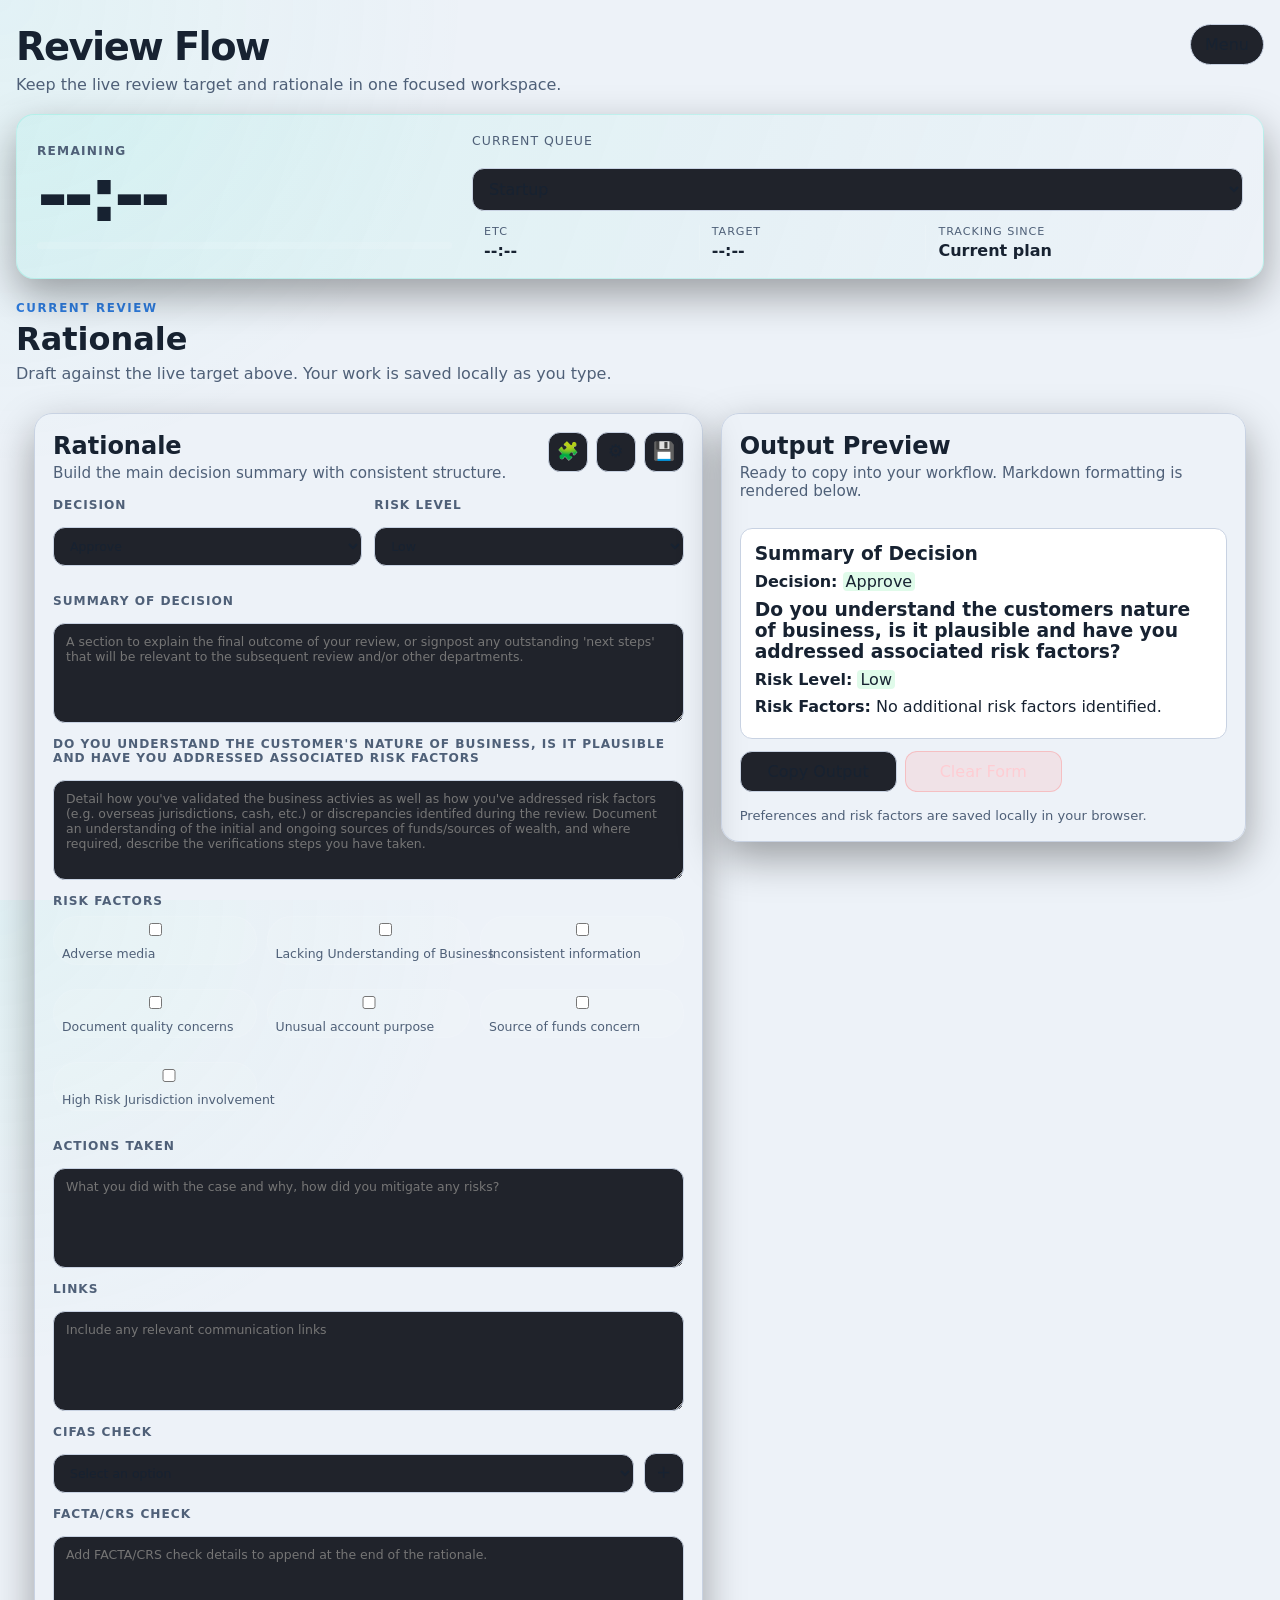
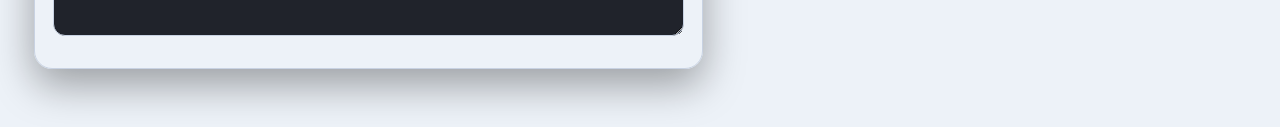
==== commit ace5e9bc: "Refocus review flow on timer and rationale" ====
--- a/index.html
+++ b/index.html
@@ -1198,12 +1198,23 @@
 #rationaleWorkspace button.danger { color:#fecdd3; border-color:rgba(251,113,133,.45); }
 .rationale-saved { color:var(--success); font-size:.8rem; font-weight:700; }
 @media(max-width:980px){.rationale-shell{grid-template-columns:1fr}.rationale-output-panel{position:static}.workflow-heading{align-items:start;flex-direction:column}.workflow-step{white-space:normal}}
+.timer-rail { position:sticky; top:10px; z-index:20; display:grid; grid-template-columns:minmax(260px,.7fr) minmax(420px,1.3fr); gap:20px; align-items:center; padding:18px 20px; border:1px solid rgba(94,234,212,.28); border-radius:var(--radius); background:linear-gradient(110deg,rgba(94,234,212,.12),rgba(255,255,255,.025)); box-shadow:var(--shadow); }
+.timer-primary { min-width:0; }
+.timer-rail .timer-display { margin:2px 0 10px; font-size:clamp(2.7rem,6vw,4.7rem); text-align:left; }
+.timer-rail .timer-caption { text-align:left; }
+.timer-rail .timer-progress { margin-top:0; }
+.timer-context { display:grid; gap:14px; }
+.timer-queue-field { max-width:none; }
+.timer-rail .tracker-facts { margin:0; }
+.rationale-workspace { margin-top:18px; padding-top:0; border-top:0; }
+.workflow-heading { margin-bottom:12px; }
+@media(max-width:760px){.timer-rail{grid-template-columns:1fr}.timer-rail .timer-display{text-align:center}.timer-rail .timer-caption{text-align:center}}
 @media(max-width:600px){#rationaleWorkspace .grid.two,#rationaleWorkspace .output-actions{grid-template-columns:1fr}}
 </style></head><body>
   <main class="app-shell">
     <header class="topbar">
       <section class="title-block">
-        <h1>Review Flow</h1><p>Plan the day, pace each review, build its rationale, and capture the outcome in one continuous workflow.</p>
+        <h1>Review Flow</h1><p>Keep the live review target and rationale in one focused workspace.</p>
       </section>
       <section class="top-actions">
         <button class="btn" id="menuBtn">Menu</button>
@@ -1211,83 +1222,27 @@
           <button class="btn" id="settingsBtn">Queue Settings</button>
           <button class="btn" id="notificationsBtn">Notifications</button>
           <button class="btn" id="planBtn">Schedule</button>
-          <button class="btn" id="archiveBtn">Archived Days</button>
-          <button class="btn" id="snapshotBtn">Save Current Plan</button>
-          <button class="btn warning" id="endDayBtn">End Day Review</button>
-          <button class="btn" id="completedAppsBtn">Completed Apps</button>
-          <button class="btn" id="detailsBtn">Plan Details</button>
-          <button class="btn" id="exportCsvBtn">Export CSV</button>
-          <button class="btn danger" id="resetBtn">Reset Day</button>
         </div>
       </section>
-    </header><section class="grid">
-  <section class="panel main-panel stack">
-    <div class="tracker-card">
-      <div class="timer-caption" id="timerCaption">Remaining</div>
-      <div class="timer-display" id="timerDisplay">--:--</div>
-      <div class="tracker-facts">
-        <div class="tracker-fact"><span class="tracker-fact-label">ETC</span><span class="tracker-fact-value" id="timerEtc">--:--</span></div>
-        <div class="tracker-fact"><span class="tracker-fact-label">Target</span><span class="tracker-fact-value" id="timerTarget">--:--</span></div>
-        <div class="tracker-fact"><span class="tracker-fact-label">Tracking since</span><span class="tracker-fact-value" id="trackerStartedAt">--:--</span></div>
+    </header><section class="timer-rail" aria-label="Live review timer">
+      <div class="timer-primary">
+        <div class="timer-caption" id="timerCaption">Remaining</div>
+        <div class="timer-display" id="timerDisplay">--:--</div>
+        <div class="timer-progress"><div class="timer-progress-fill" id="timerProgress"></div></div>
       </div>
-      <div class="timer-progress"><div class="timer-progress-fill" id="timerProgress"></div></div>
-    </div>
-
-    <div class="row between">
-      <div class="row row-flex">
-        <div class="field field-max-280">
-          <label for="completionQueue">Queue</label>
-          <select id="completionQueue"></select>
+      <div class="timer-context">
+        <div class="field timer-queue-field"><label for="completionQueue">Current queue</label><select id="completionQueue"></select></div>
+        <div class="tracker-facts">
+          <div class="tracker-fact"><span class="tracker-fact-label">ETC</span><span class="tracker-fact-value" id="timerEtc">--:--</span></div>
+          <div class="tracker-fact"><span class="tracker-fact-label">Target</span><span class="tracker-fact-value" id="timerTarget">--:--</span></div>
+          <div class="tracker-fact"><span class="tracker-fact-label">Tracking since</span><span class="tracker-fact-value" id="trackerStartedAt">--:--</span></div>
         </div>
-        <div class="field field-max-220">
-          <label for="completionUid">App UID</label>
-          <input id="completionUid" placeholder="Enter UID" />
-        </div>
-        <div class="field field-max-220">
-          <label for="completionOutcome">Outcome</label>
-          <select id="completionOutcome">
-            <option value="">Select outcome</option>
-            <option value="Approve">Approve</option>
-            <option value="Resubmit">Resubmit</option>
-            <option value="Decline">Decline</option>
-            <option value="Refer to ORE">Refer to ORE</option>
-            <option value="Other">Other</option>
-          </select>
-        </div>
-        <button class="btn success" id="completeAppBtn">App Completed</button>
-      </div>
-    </div>
-
-    <section class="stack">
-      <div class="overview-heading">
-        <h2>Day Overview</h2>
-        <span class="pill expected-total" id="expectedAppsTotal" aria-label="0 apps expected">0</span>
-      </div>
-      <div class="day-timeline" id="dayTimeline"></div>
-      <div class="stats-grid four">
-        <article class="stat">
-          <div class="value" id="productiveHours">0h 0m</div>
-          <div class="label">Productive planned time</div>
-        </article>
-        <article class="stat">
-          <div class="value" id="nonProductiveHours">0h 0m</div>
-          <div class="label">Non-productive planned time</div>
-        </article>
-        <article class="stat">
-          <div class="value" id="completedCount">0</div>
-          <div class="label">Apps completed</div>
-        </article>
       </div>
     </section>
 
-  </section>
-</section>
-
-  
 <section id="rationaleWorkspace" class="rationale-workspace" aria-labelledby="rationaleWorkspaceTitle">
   <div class="workflow-heading">
-    <div><span class="eyebrow">Active review workspace</span><h2 id="rationaleWorkspaceTitle">Build the rationale while the target clock runs</h2><p>The live queue target above measures this review. Generate the rationale, then record the UID and outcome to complete the app and start the next target.</p></div>
-    <div class="workflow-step"><strong>1</strong> Draft <span>→</span> <strong>2</strong> Copy <span>→</span> <strong>3</strong> Complete</div>
+    <div><span class="eyebrow">Current review</span><h2 id="rationaleWorkspaceTitle">Rationale</h2><p>Draft against the live target above. Your work is saved locally as you type.</p></div>
   </div>
 
   <div class="rationale-shell">
@@ -1536,7 +1491,7 @@
   <aside class="final-round hidden" id="finalRound" role="dialog" aria-modal="true" aria-labelledby="finalRoundTitle" aria-describedby="finalRoundDetail">
     <div class="final-round-card">
       <div class="final-round-kicker">Final target</div>
-      <div class="final-round-title" id="finalRoundTitle">Final App</div>
+      <div class="final-round-title" id="finalRoundTitle">Final target</div>
       <div class="final-round-queue" id="finalRoundQueue"></div>
       <p class="final-round-detail" id="finalRoundDetail"></p>
       <button class="btn" id="dismissFinalRoundBtn" type="button">Let’s go!</button>
@@ -1545,7 +1500,7 @@
   <dialog id="notificationDialog">
     <form method="dialog" class="modal-inner stack">
       <div class="modal-header"><h2>Notifications</h2><button class="btn small" value="close">Close</button></div>
-      <p class="subtle">Get a reminder when a scheduled app target is due. The dashboard must remain open for reminders to run.</p>
+      <p class="subtle">Get a reminder when a review target is due. The dashboard must remain open for reminders to run.</p>
       <section class="panel-soft stack">
         <div id="notificationStatus" class="notification-status subtle"></div>
         <label class="row" style="text-transform: none; letter-spacing: 0;">
@@ -1561,24 +1516,7 @@
       </section>
       <p class="footer-note">Local <code>file://</code> pages do not have consistent notification permission support across browsers. If native notifications are unavailable or blocked, the dashboard automatically uses an in-page notification and sound instead. Serving this file from <code>http://localhost</code> gives browser notifications the best chance of working.</p>
     </form>
-  </dialog>  <dialog id="detailsDialog">
-    <form method="dialog" class="modal-inner stack">
-      <div class="modal-header"><h2>Plan Details</h2><button class="btn small" value="close">Close</button></div>
-      <section class="panel-soft stack"><h3>Live Queue Tracker</h3><div id="liveTrackerDetails" class="subtle">Queue changes will appear here.</div></section>
-      <section class="panel-soft stack"><h3>Current Plan Segment</h3><div id="currentSegmentDetails" class="subtle">No matching segment yet.</div></section>
-      <section><h3>Queue Breakdown</h3><div class="table-like" id="breakdownList"></div></section>
-    </form>
-  </dialog>  <dialog id="newDayDialog">
-    <form method="dialog" class="modal-inner stack">
-      <div class="modal-header"><h2>A new day has started</h2></div>
-      <p class="subtle">Export yesterday’s tracking history and start a fresh schedule, or keep the current day open for now.</p>
-      <div class="row">
-        <button class="btn primary" id="newDayExportBtn" type="button">Export CSV &amp; reset</button>
-        <button class="btn" id="newDayResetBtn" type="button">Reset without export</button>
-        <button class="btn" id="newDaySkipBtn" type="button">Skip for now</button>
-      </div>
-    </form>
-  </dialog>  <dialog id="settingsDialog">
+  </dialog>      <dialog id="settingsDialog">
     <form method="dialog" class="modal-inner">
       <div class="modal-header">
         <h2>Queue Settings</h2>
@@ -1604,25 +1542,7 @@
   </div>
 </form>
 
-  </dialog>  <dialog id="reviewDialog">
-    <form method="dialog" class="modal-inner">
-      <div class="modal-header">
-        <h2>End Day Review</h2>
-        <button class="btn small" value="close">Close</button>
-      </div>
-      <div class="stack" id="reviewContent"></div>
-      <p class="footer-note">Start plan is captured with “Save Current Plan”. Current plan reflects whatever chaos Resource Planning later inflicted.</p>
-    </form>
-  </dialog>  <dialog id="completionDialog" class="completion-modal">
-    <form method="dialog" class="modal-inner stack">
-      <div class="modal-header">
-        <h2>Completed Apps</h2>
-        <button class="btn small" value="close">Close</button>
-      </div>
-      <p class="subtle">Delete mistaken entries from today’s historical completion log.</p>
-      <div class="log-list single-output" id="completionHistory"></div>
-    </form>
-  </dialog>  <dialog id="planDialog" class="schedule-modal">
+  </dialog>      <dialog id="planDialog" class="schedule-modal">
     <form method="dialog" class="modal-inner stack" id="planForm">
       <div class="modal-header">
         <h2>Today’s Queue Plan</h2>
@@ -1648,15 +1568,7 @@
         <div id="segmentList" class="stack"></div>
       </div>
     </form>
-  </dialog>  <dialog id="archiveDialog">
-    <form method="dialog" class="modal-inner stack">
-      <div class="modal-header">
-        <h2>Archived Days</h2>
-        <button class="btn small" value="close">Close</button>
-      </div>
-      <div class="log-list single-output" id="archiveHistory"></div>
-    </form>
-  </dialog>  <script>
+  </dialog>    <script>
 
     const STORAGE_KEY = "queuePerformanceDashboard.v2";
     const NON_PRODUCTIVE_NAME = "Non-productive";
@@ -2286,7 +2198,7 @@
       state.lastFinalRoundSegment = segmentKey;
       saveState();
       els.finalRoundQueue.textContent = slot.queue.name;
-      els.finalRoundDetail.textContent = `The final scheduled app for this segment is due by ${formatClock(slot.at.toISOString())}.`;
+      els.finalRoundDetail.textContent = `The final review target for this segment is due by ${formatClock(slot.at.toISOString())}.`;
       els.finalRound.classList.remove("hidden");
       els.dismissFinalRoundBtn.focus();
       clearTimeout(finalRoundTimeout);
@@ -2360,7 +2272,7 @@
       const permission = await Notification.requestPermission();
       saveState();
       renderNotificationStatus();
-      if (permission === "granted") sendNotification("Notifications enabled", "Scheduled target reminders are ready.");
+      if (permission === "granted") sendNotification("Notifications enabled", "Target reminders are ready.");
       else showInPageNotification("Fallback enabled", "Browser permission was not granted; in-page reminders will be used.");
     }
 
@@ -2375,7 +2287,7 @@
       if (state.lastNotifiedSlot === slotKey) return;
       state.lastNotifiedSlot = slotKey;
       saveState();
-      sendNotification("App target due", `${latest.queue.name} target reached at ${formatClock(latest.at.toISOString())}.`);
+      sendNotification("Review target due", `${latest.queue.name} target reached at ${formatClock(latest.at.toISOString())}.`);
     }
 
     function renderTimer() {
@@ -2420,13 +2332,6 @@
       renderQueueOptions();
       renderQueues();
       renderSegments();
-      renderCompletionHistory();
-      renderArchiveHistory();
-      renderStats();
-      renderDayTimeline();
-      renderBreakdown();
-      renderLiveTracker();
-      renderCurrentSegmentDetails();
       renderTimer();
       renderNotificationStatus();
       saveState();
@@ -2491,9 +2396,7 @@
       };
       state.completions.push(completion);
 
-      els.completionUid.value = "";
-      if (els.completionOutcome) els.completionOutcome.value = "";
-      logActivity("complete", `Completed app ${uid} (${outcome}) from ${queue.name}.`);
+          logActivity("complete", `Completed app ${uid} (${outcome}) from ${queue.name}.`);
       renderAll();
     }
 
@@ -2728,7 +2631,6 @@
     });
     els.menuBtn.addEventListener("click", () => els.topMenuPanel.classList.toggle("hidden"));
     els.planBtn.addEventListener("click", () => els.planDialog.showModal());
-    els.archiveBtn.addEventListener("click", () => els.archiveDialog.showModal());
     els.addQueueBtn.addEventListener("click", addQueue);
     els.addSegmentBtn.addEventListener("click", addSegment);
     els.segmentList.addEventListener("change", event => {
@@ -2798,40 +2700,14 @@
     els.planDialog.addEventListener("cancel", event => {
       if (!validateScheduleBeforeClose()) event.preventDefault();
     });
-    els.completeAppBtn.addEventListener("click", completeApp);
     els.completionQueue.addEventListener("change", () => {
       setActiveQueue(els.completionQueue.value, "manual");
       renderAll();
     });
-    els.snapshotBtn.addEventListener("click", saveSnapshot);
-    els.endDayBtn.addEventListener("click", showReview);
-    els.completedAppsBtn.addEventListener("click", () => els.completionDialog.showModal());
-    els.detailsBtn.addEventListener("click", () => els.detailsDialog.showModal());
-    els.exportCsvBtn.addEventListener("click", exportCompletionsCsv);
-    els.resetBtn.addEventListener("click", () => resetDay());
-    els.newDayExportBtn.addEventListener("click", () => {
-      if (state.completions.length || getQueueSwitchRows().length) exportCompletionsCsv();
-      els.newDayDialog.close();
-      resetDay(true, true);
-    });
-    els.newDayResetBtn.addEventListener("click", () => {
-      els.newDayDialog.close();
-      resetDay(true, true);
-    });
-    els.newDaySkipBtn.addEventListener("click", () => {
-      state.dayDate = localDateKey();
-      saveState();
-      els.newDayDialog.close();
-      els.planDialog.showModal();
-    });
-
-
-    els.completionUid.value = "";
-    if (els.completionOutcome) els.completionOutcome.value = "";
+
+
     renderAll();
-    checkForNewDay();
     setInterval(() => { renderTimer(); checkDueNotifications(); }, 1000);
-    setInterval(checkForNewDay, 60000);
   
 </script><script>
 {
@@ -3537,7 +3413,7 @@
   else saveState();
 });
 
-[...document.querySelectorAll('input, textarea, select')].forEach(el => {
+[...document.querySelectorAll('#rationaleWorkspace input, #rationaleWorkspace textarea, #rationaleWorkspace select')].forEach(el => {
   if (el === autoGenerate) return;
 
   el.addEventListener('input', () => {
@@ -3715,7 +3591,7 @@
   renderCifasOptions();
   renderMacros();
 
-  [...document.querySelectorAll('input, textarea, select')].forEach(el => {
+  [...document.querySelectorAll('#rationaleWorkspace input, #rationaleWorkspace textarea, #rationaleWorkspace select')].forEach(el => {
     if (el.type === 'checkbox') el.checked = false;
     else if (el.tagName === 'SELECT') el.selectedIndex = 0;
     else el.value = '';
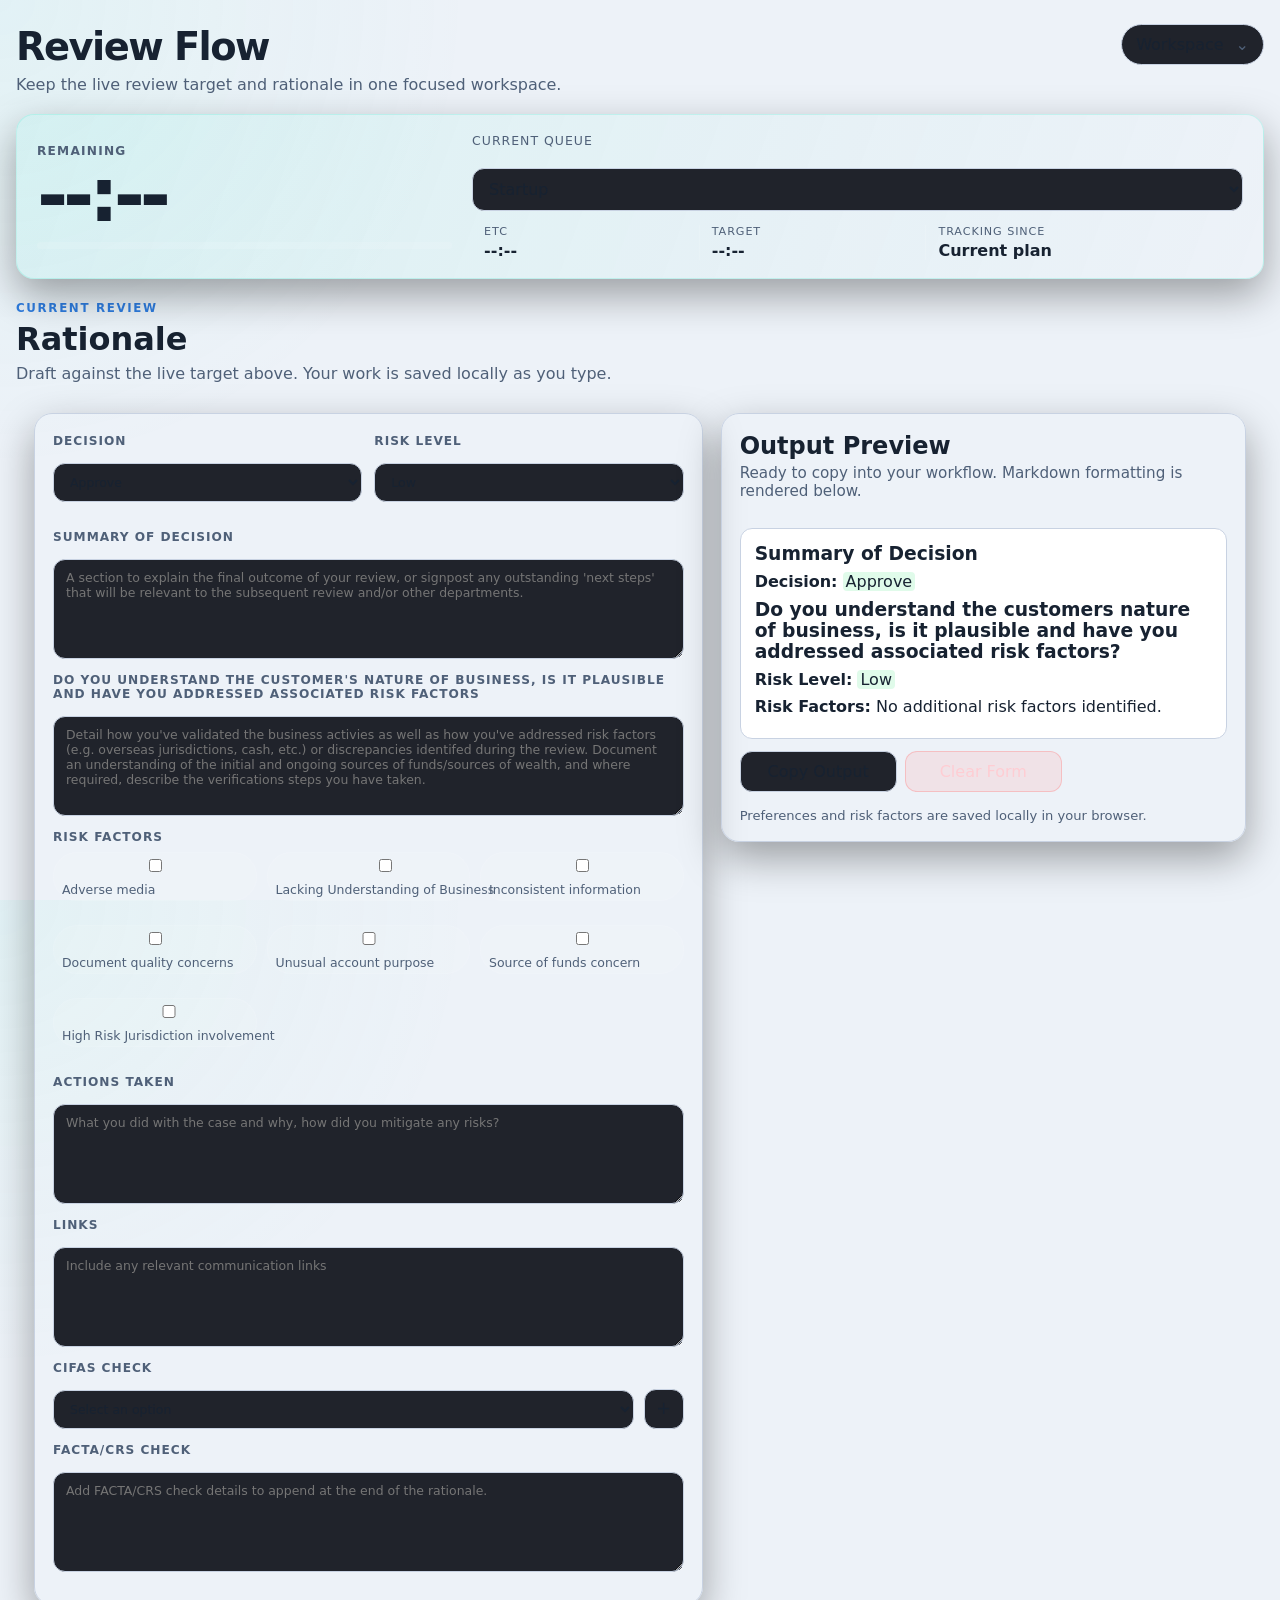
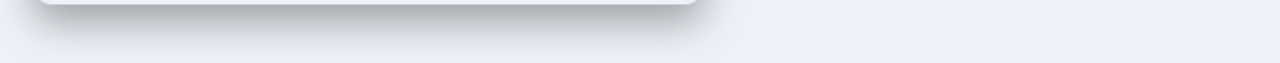
==== commit ea62a769: "Unify workspace controls and rationale design" ====
--- a/index.html
+++ b/index.html
@@ -1198,6 +1198,12 @@
 #rationaleWorkspace button.danger { color:#fecdd3; border-color:rgba(251,113,133,.45); }
 .rationale-saved { color:var(--success); font-size:.8rem; font-weight:700; }
 @media(max-width:980px){.rationale-shell{grid-template-columns:1fr}.rationale-output-panel{position:static}.workflow-heading{align-items:start;flex-direction:column}.workflow-step{white-space:normal}}
+.workspace-menu-btn::after { content:"⌄"; margin-left:4px; color:var(--muted); }
+.menu-panel { min-width:260px; }
+.menu-label { padding:5px 10px 1px; color:var(--muted); font-size:.67rem; font-weight:800; letter-spacing:.13em; text-transform:uppercase; }
+.menu-divider { height:1px; margin:4px 6px; background:var(--border); }
+#macroToolbar { position:static !important; inset:auto !important; width:auto; max-width:none; margin:0 0 16px; box-shadow:none; border-color:rgba(94,234,212,.25); }
+.rationale-content { padding-top:20px; }
 .timer-rail { position:sticky; top:10px; z-index:20; display:grid; grid-template-columns:minmax(260px,.7fr) minmax(420px,1.3fr); gap:20px; align-items:center; padding:18px 20px; border:1px solid rgba(94,234,212,.28); border-radius:var(--radius); background:linear-gradient(110deg,rgba(94,234,212,.12),rgba(255,255,255,.025)); box-shadow:var(--shadow); }
 .timer-primary { min-width:0; }
 .timer-rail .timer-display { margin:2px 0 10px; font-size:clamp(2.7rem,6vw,4.7rem); text-align:left; }
@@ -1217,11 +1223,17 @@
         <h1>Review Flow</h1><p>Keep the live review target and rationale in one focused workspace.</p>
       </section>
       <section class="top-actions">
-        <button class="btn" id="menuBtn">Menu</button>
-        <div class="menu-panel hidden" id="topMenuPanel">
-          <button class="btn" id="settingsBtn">Queue Settings</button>
-          <button class="btn" id="notificationsBtn">Notifications</button>
-          <button class="btn" id="planBtn">Schedule</button>
+        <button class="btn workspace-menu-btn" id="menuBtn" aria-haspopup="true" aria-expanded="false">Workspace</button>
+        <div class="menu-panel hidden" id="topMenuPanel" aria-label="Workspace controls">
+          <span class="menu-label">Timer</span>
+          <button class="btn" id="planBtn">Daily schedule</button>
+          <button class="btn" id="settingsBtn">Queues &amp; targets</button>
+          <button class="btn" id="notificationsBtn">Target reminders</button>
+          <span class="menu-divider"></span>
+          <span class="menu-label">Rationale</span>
+          <button class="btn" id="toggleMacrosBtn" type="button">Writing macros</button>
+          <button class="btn" id="toggleSettingsBtn" type="button">Rationale preferences</button>
+          <button class="btn" id="editDefaultsBtn" type="button">Save rationale defaults</button>
         </div>
       </section>
     </header><section class="timer-rail" aria-label="Live review timer">
@@ -1231,7 +1243,7 @@
         <div class="timer-progress"><div class="timer-progress-fill" id="timerProgress"></div></div>
       </div>
       <div class="timer-context">
-        <div class="field timer-queue-field"><label for="completionQueue">Current queue</label><select id="completionQueue"></select></div>
+        <div class="field timer-queue-field"><label for="activeQueue">Current queue</label><select id="activeQueue"></select></div>
         <div class="tracker-facts">
           <div class="tracker-fact"><span class="tracker-fact-label">ETC</span><span class="tracker-fact-value" id="timerEtc">--:--</span></div>
           <div class="tracker-fact"><span class="tracker-fact-label">Target</span><span class="tracker-fact-value" id="timerTarget">--:--</span></div>
@@ -1248,20 +1260,6 @@
   <div class="rationale-shell">
     <main class="rationale-content">
       <section>
-        <div class="panel-header split">
-          <div>
-            <h1>Rationale <span>Builder</span></h1>
-            <p class="subtitle">Structured notes builder focused on rationale output.</p>
-            <h2>Rationale</h2>
-            <p>Build the main decision summary with consistent structure.</p>
-          </div>
-          <div class="header-actions">
-            <button id="toggleMacrosBtn" type="button" class="icon-btn" title="Toggle custom macros" aria-label="Toggle custom macros">🧩</button>
-            <button id="toggleSettingsBtn" type="button" class="icon-btn" title="Open settings" aria-label="Open settings">⚙️</button>
-            <button id="editDefaultsBtn" type="button" class="icon-btn" title="Save current rationale values as Clear Form defaults" aria-label="Save current rationale values as Clear Form defaults">💾</button>
-          </div>
-        </div>
-
         <div id="macroToolbar" class="macro-toolbar hidden">
           <p class="macro-toolbar-title">Custom Macros (click to insert into the active text box)</p>
           <div id="macroChipGrid" class="macro-chip-grid"></div>
@@ -1352,8 +1350,8 @@
     <section class="settings-modal-card" role="dialog" aria-modal="true" aria-labelledby="settingsModalTitle">
       <div class="modal-header">
         <div>
-          <h2 id="settingsModalTitle">Settings</h2>
-          <p>Control layout behaviour and manage risk factors.</p>
+          <h2 id="settingsModalTitle">Rationale preferences</h2>
+          <p>Formatting, appearance, reusable content, and form defaults.</p>
         </div>
         <button id="closeSettingsBtn" type="button" class="icon-btn" title="Close settings" aria-label="Close settings">✕</button>
       </div>
@@ -1668,7 +1666,7 @@
       timerEtc: document.getElementById("timerEtc"),
       timerTarget: document.getElementById("timerTarget"),
       timerProgress: document.getElementById("timerProgress"),
-      completionQueue: document.getElementById("completionQueue"),
+      activeQueue: document.getElementById("activeQueue"),
       completionUid: document.getElementById("completionUid"),
       completionOutcome: document.getElementById("completionOutcome"),
       completeAppBtn: document.getElementById("completeAppBtn"),
@@ -1947,7 +1945,7 @@
         .map(queue => `<option value="${queue.id}">${escapeHtml(queue.name)}</option>`)
         .join("");
 
-      els.completionQueue.innerHTML = `
+      els.activeQueue.innerHTML = `
         <optgroup label="Productive queues">${renderOptions(productiveQueues)}</optgroup>
         <optgroup label="Non-productive / off queue">${renderOptions(nonProductiveQueues)}</optgroup>
       `;
@@ -1955,9 +1953,9 @@
       const activeQueue = getActiveQueue();
       const fallbackQueue = productiveQueues[0] || nonProductiveQueues[0];
       if (activeQueue) {
-        els.completionQueue.value = activeQueue.id;
+        els.activeQueue.value = activeQueue.id;
       } else if (fallbackQueue) {
-        els.completionQueue.value = fallbackQueue.id;
+        els.activeQueue.value = fallbackQueue.id;
       }
     }
 
@@ -2374,7 +2372,7 @@
     }
 
     function completeApp() {
-      const queueId = els.completionQueue.value;
+      const queueId = els.activeQueue.value;
       const uid = els.completionUid.value.trim();
       const outcome = els.completionOutcome?.value?.trim() || "";
       const queue = getQueue(queueId);
@@ -2553,6 +2551,7 @@
     document.addEventListener("click", event => {
       if (!els.topMenuPanel.contains(event.target) && event.target !== els.menuBtn) {
         els.topMenuPanel.classList.add("hidden");
+        els.menuBtn.setAttribute("aria-expanded", "false");
       }
       const editQueueId = event.target.dataset.editQueue;
       const deleteQueueId = event.target.dataset.deleteQueue;
@@ -2629,7 +2628,15 @@
       saveState();
       if (state.notificationSound) playNotificationSound();
     });
-    els.menuBtn.addEventListener("click", () => els.topMenuPanel.classList.toggle("hidden"));
+    els.menuBtn.addEventListener("click", () => {
+      const isOpen = els.topMenuPanel.classList.toggle("hidden") === false;
+      els.menuBtn.setAttribute("aria-expanded", String(isOpen));
+    });
+    els.topMenuPanel.addEventListener("click", event => {
+      if (!event.target.closest("button")) return;
+      els.topMenuPanel.classList.add("hidden");
+      els.menuBtn.setAttribute("aria-expanded", "false");
+    });
     els.planBtn.addEventListener("click", () => els.planDialog.showModal());
     els.addQueueBtn.addEventListener("click", addQueue);
     els.addSegmentBtn.addEventListener("click", addSegment);
@@ -2700,8 +2707,8 @@
     els.planDialog.addEventListener("cancel", event => {
       if (!validateScheduleBeforeClose()) event.preventDefault();
     });
-    els.completionQueue.addEventListener("change", () => {
-      setActiveQueue(els.completionQueue.value, "manual");
+    els.activeQueue.addEventListener("change", () => {
+      setActiveQueue(els.activeQueue.value, "manual");
       renderAll();
     });
 
@@ -3570,9 +3577,9 @@
     factaCrsCheck: document.getElementById('factaCrsCheck').value,
     enabledRiskFactors: getCheckedValues('riskFactors')
   };
-  editDefaultsBtn.textContent = '✓';
+  editDefaultsBtn.textContent = 'Defaults saved';
   setTimeout(() => {
-    editDefaultsBtn.textContent = '💾';
+    editDefaultsBtn.textContent = 'Save rationale defaults';
   }, 1000);
   saveState();
 });
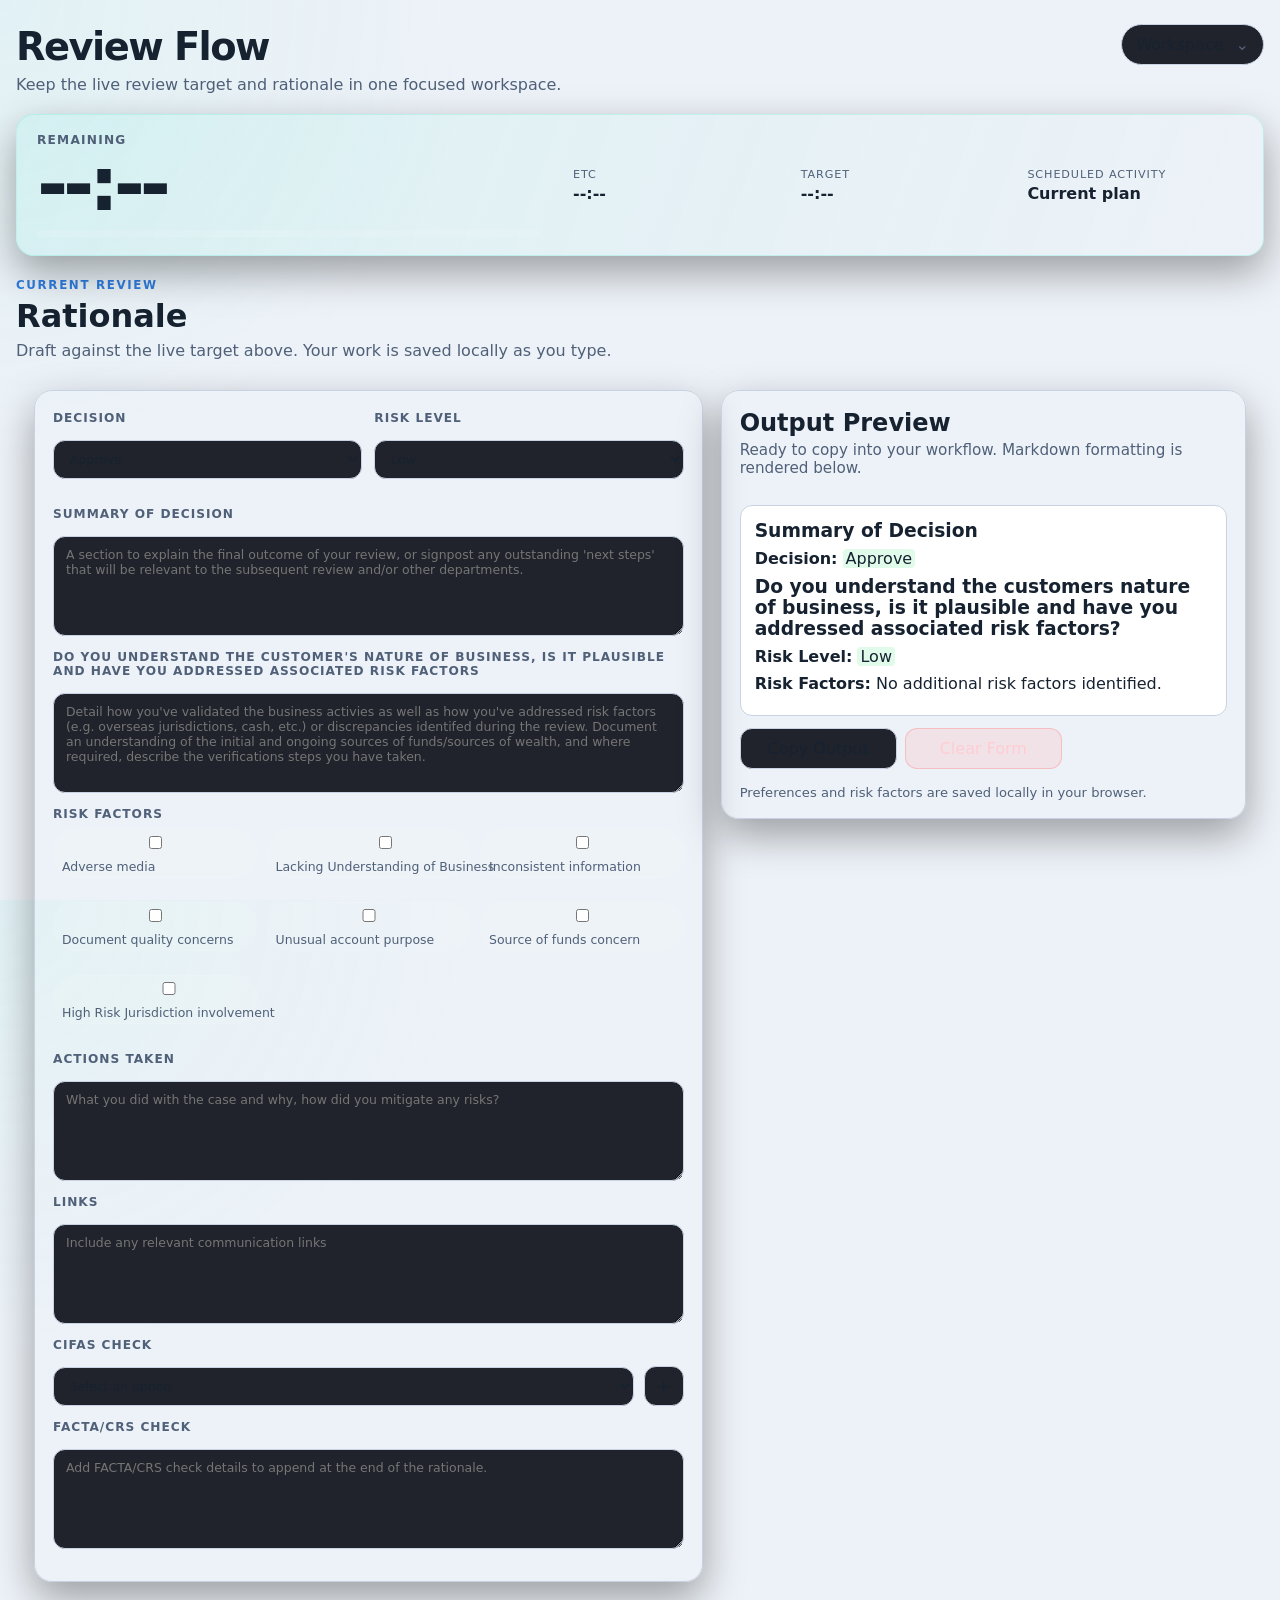
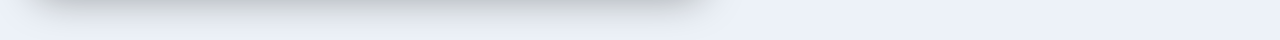
==== commit bd36d300: "Use schedule-only timing and local reminders" ====
--- a/index.html
+++ b/index.html
@@ -1204,7 +1204,7 @@
 .menu-divider { height:1px; margin:4px 6px; background:var(--border); }
 #macroToolbar { position:static !important; inset:auto !important; width:auto; max-width:none; margin:0 0 16px; box-shadow:none; border-color:rgba(94,234,212,.25); }
 .rationale-content { padding-top:20px; }
-.timer-rail { position:sticky; top:10px; z-index:20; display:grid; grid-template-columns:minmax(260px,.7fr) minmax(420px,1.3fr); gap:20px; align-items:center; padding:18px 20px; border:1px solid rgba(94,234,212,.28); border-radius:var(--radius); background:linear-gradient(110deg,rgba(94,234,212,.12),rgba(255,255,255,.025)); box-shadow:var(--shadow); }
+.timer-rail { position:sticky; top:10px; z-index:20; display:grid; grid-template-columns:minmax(260px,.85fr) minmax(360px,1.15fr); gap:20px; align-items:center; padding:18px 20px; border:1px solid rgba(94,234,212,.28); border-radius:var(--radius); background:linear-gradient(110deg,rgba(94,234,212,.12),rgba(255,255,255,.025)); box-shadow:var(--shadow); }
 .timer-primary { min-width:0; }
 .timer-rail .timer-display { margin:2px 0 10px; font-size:clamp(2.7rem,6vw,4.7rem); text-align:left; }
 .timer-rail .timer-caption { text-align:left; }
@@ -1243,11 +1243,10 @@
         <div class="timer-progress"><div class="timer-progress-fill" id="timerProgress"></div></div>
       </div>
       <div class="timer-context">
-        <div class="field timer-queue-field"><label for="activeQueue">Current queue</label><select id="activeQueue"></select></div>
         <div class="tracker-facts">
           <div class="tracker-fact"><span class="tracker-fact-label">ETC</span><span class="tracker-fact-value" id="timerEtc">--:--</span></div>
           <div class="tracker-fact"><span class="tracker-fact-label">Target</span><span class="tracker-fact-value" id="timerTarget">--:--</span></div>
-          <div class="tracker-fact"><span class="tracker-fact-label">Tracking since</span><span class="tracker-fact-value" id="trackerStartedAt">--:--</span></div>
+          <div class="tracker-fact"><span class="tracker-fact-label">Scheduled activity</span><span class="tracker-fact-value" id="trackerStartedAt">--:--</span></div>
         </div>
       </div>
     </section>
@@ -1500,19 +1499,15 @@
       <div class="modal-header"><h2>Notifications</h2><button class="btn small" value="close">Close</button></div>
       <p class="subtle">Get a reminder when a review target is due. The dashboard must remain open for reminders to run.</p>
       <section class="panel-soft stack">
-        <div id="notificationStatus" class="notification-status subtle"></div>
+        <div id="notificationStatus" class="notification-status subtle"><strong>In-page reminders</strong><br>Alerts appear inside this workspace while it remains open.</div>
         <label class="row" style="text-transform: none; letter-spacing: 0;">
-          <input id="notificationReminders" type="checkbox" style="width: auto;" /> Enable scheduled target reminders
+          <input id="notificationReminders" type="checkbox" style="width: auto;" /> Enable target reminders
         </label>
-        <div class="row">
-          <button class="btn primary" id="enableNotificationsBtn" type="button">Enable browser notifications</button>
-          <button class="btn" id="testNotificationBtn" type="button">Send test</button>
-        </div>
+        <div class="row"><button class="btn" id="testNotificationBtn" type="button">Test in-page reminder</button></div>
         <label class="row" style="text-transform: none; letter-spacing: 0;">
           <input id="notificationSound" type="checkbox" style="width: auto;" /> Play a sound with reminders
         </label>
       </section>
-      <p class="footer-note">Local <code>file://</code> pages do not have consistent notification permission support across browsers. If native notifications are unavailable or blocked, the dashboard automatically uses an in-page notification and sound instead. Serving this file from <code>http://localhost</code> gives browser notifications the best chance of working.</p>
     </form>
   </dialog>      <dialog id="settingsDialog">
     <form method="dialog" class="modal-inner">
@@ -1620,7 +1615,6 @@
       notificationsBtn: document.getElementById("notificationsBtn"),
       notificationDialog: document.getElementById("notificationDialog"),
       notificationStatus: document.getElementById("notificationStatus"),
-      enableNotificationsBtn: document.getElementById("enableNotificationsBtn"),
       testNotificationBtn: document.getElementById("testNotificationBtn"),
       notificationSound: document.getElementById("notificationSound"),
       notificationReminders: document.getElementById("notificationReminders"),
@@ -1666,7 +1660,6 @@
       timerEtc: document.getElementById("timerEtc"),
       timerTarget: document.getElementById("timerTarget"),
       timerProgress: document.getElementById("timerProgress"),
-      activeQueue: document.getElementById("activeQueue"),
       completionUid: document.getElementById("completionUid"),
       completionOutcome: document.getElementById("completionOutcome"),
       completeAppBtn: document.getElementById("completeAppBtn"),
@@ -2203,18 +2196,8 @@
       finalRoundTimeout = setTimeout(dismissFinalRound, 6500);
     }
 
-    function browserNotificationAvailable() {
-      return "Notification" in window && window.isSecureContext;
-    }
-
     function renderNotificationStatus() {
-      const isLocalFile = location.protocol === "file:";
-      const permission = "Notification" in window ? Notification.permission : "unavailable";
-      const nativeReady = browserNotificationAvailable() && permission === "granted";
-      const mode = nativeReady ? "Browser notifications" : "In-page notification fallback";
-      els.notificationStatus.innerHTML = `<strong>${mode}</strong><br>${isLocalFile ? "This dashboard is open as a local file, so native permission may be unavailable or browser-dependent." : `Permission: ${escapeHtml(permission)}.`}`;
-      els.enableNotificationsBtn.disabled = !browserNotificationAvailable() || permission === "denied";
-      els.enableNotificationsBtn.textContent = permission === "granted" ? "Browser notifications enabled" : "Enable browser notifications";
+      els.notificationStatus.innerHTML = `<strong>In-page reminders</strong><br>Alerts appear inside this workspace while it remains open.`;
       els.notificationSound.checked = state.notificationSound !== false;
       els.notificationReminders.checked = state.notificationsEnabled === true;
     }
@@ -2235,7 +2218,7 @@
           oscillator.start(start + index * .14);
           oscillator.stop(start + index * .14 + .14);
         });
-      } catch { /* The visible fallback still works when audio is blocked. */ }
+      } catch { /* The visible reminder remains available when audio is blocked. */ }
     }
 
     function showInPageNotification(title, message) {
@@ -2247,31 +2230,8 @@
     }
 
     function sendNotification(title, message) {
-      let nativeSent = false;
-      if (browserNotificationAvailable() && Notification.permission === "granted") {
-        try {
-          const notification = new Notification(title, { body: message, tag: "queue-target", renotify: true });
-          notification.onclick = () => { window.focus(); notification.close(); };
-          nativeSent = true;
-        } catch { /* Fall through to the reliable in-page notification. */ }
-      }
-      if (!nativeSent) showInPageNotification(title, message);
+      showInPageNotification(title, message);
       playNotificationSound();
-    }
-
-    async function enableBrowserNotifications() {
-      state.notificationsEnabled = true;
-      if (!browserNotificationAvailable()) {
-        saveState();
-        renderNotificationStatus();
-        showInPageNotification("Fallback enabled", "Native notifications are unavailable here; in-page reminders will be used.");
-        return;
-      }
-      const permission = await Notification.requestPermission();
-      saveState();
-      renderNotificationStatus();
-      if (permission === "granted") sendNotification("Notifications enabled", "Target reminders are ready.");
-      else showInPageNotification("Fallback enabled", "Browser permission was not granted; in-page reminders will be used.");
     }
 
     function checkDueNotifications() {
@@ -2305,7 +2265,7 @@
         els.timerTarget.textContent = "--:--";
         els.timerDisplay.classList.remove("overdue");
         els.timerProgress.style.width = "0%";
-        els.trackerStartedAt.textContent = state.activeQueueStartedAt ? formatClock(state.activeQueueStartedAt) : "Current plan";
+        els.trackerStartedAt.textContent = plannedSegment ? `${plannedSegment.start}–${getSegmentEnd(plannedSegment)}` : "Current plan";
         document.title = BASE_TITLE;
         return;
       }
@@ -2322,12 +2282,11 @@
       const remainingProgress = (remaining / nextSlot.secondsPerApp) * 100;
       els.timerProgress.style.width = `${Math.min(100, Math.max(0, remainingProgress))}%`;
 
-      els.trackerStartedAt.textContent = state.activeQueueStartedAt ? formatClock(state.activeQueueStartedAt) : "Current plan";
+      els.trackerStartedAt.textContent = plannedSegment ? `${plannedSegment.start}–${getSegmentEnd(plannedSegment)}` : "Current plan";
       document.title = `${timerText} · ${nextSlot.queue.name} - ${BASE_TITLE}`;
     }
 
     function renderAll() {
-      renderQueueOptions();
       renderQueues();
       renderSegments();
       renderTimer();
@@ -2608,9 +2567,8 @@
 
     els.settingsBtn.addEventListener("click", () => els.settingsDialog.showModal());
     els.notificationsBtn.addEventListener("click", () => { renderNotificationStatus(); els.notificationDialog.showModal(); });
-    els.enableNotificationsBtn.addEventListener("click", enableBrowserNotifications);
     els.testNotificationBtn.addEventListener("click", () => {
-      sendNotification("Test notification", "Queue Performance Dashboard reminders are working.");
+      sendNotification("Test reminder", "In-page target reminders are working.");
     });
     els.dismissFinalRoundBtn.addEventListener("click", dismissFinalRound);
     els.finalRound.addEventListener("click", event => {
@@ -2707,10 +2665,6 @@
     els.planDialog.addEventListener("cancel", event => {
       if (!validateScheduleBeforeClose()) event.preventDefault();
     });
-    els.activeQueue.addEventListener("change", () => {
-      setActiveQueue(els.activeQueue.value, "manual");
-      renderAll();
-    });
 
 
     renderAll();
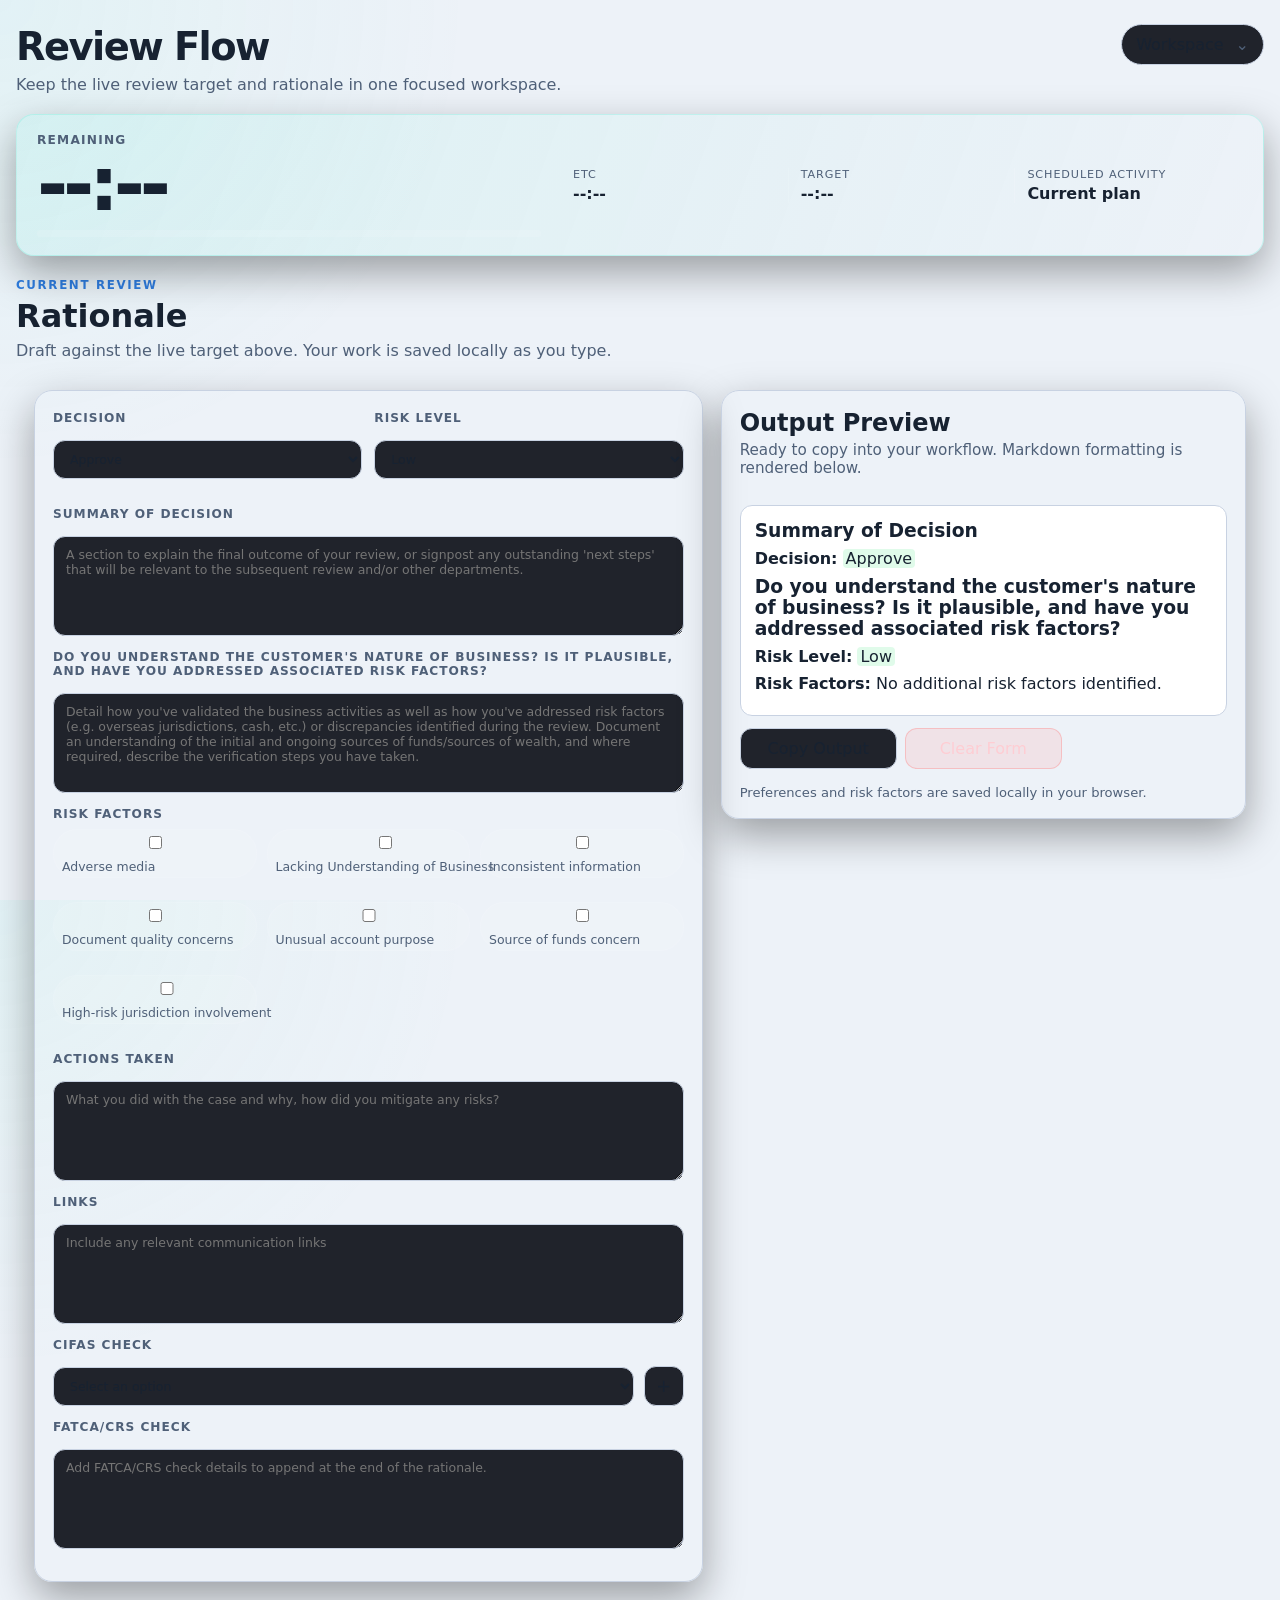
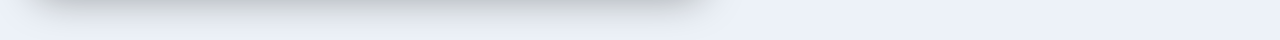
==== commit 8775dca3: "Correct rationale copy and terminology" ====
--- a/index.html
+++ b/index.html
@@ -1272,7 +1272,7 @@
               <option value="!!Decline!!">Decline</option>
               <option value="Escalate">Escalate</option>
               <option value="Refer">Refer</option>
-              <option value="!!!Rebsubmission!!!">Resub</option>
+              <option value="!!!Resubmission!!!">Resub</option>
             </select>
           </label>
 
@@ -1293,8 +1293,8 @@
         </label>
 
         <label>
-          <span>Do you understand the customer's nature of business, is it plausible and have you addressed associated risk factors</span>
-          <textarea id="evidence" rows="4" placeholder="Detail how you've validated the business activies as well as how you've addressed risk factors (e.g. overseas jurisdictions, cash, etc.) or discrepancies identifed during the review. Document an understanding of the initial and ongoing sources of funds/sources of wealth, and where required, describe the verifications steps you have taken."></textarea>
+          <span>Do you understand the customer's nature of business? Is it plausible, and have you addressed associated risk factors?</span>
+          <textarea id="evidence" rows="4" placeholder="Detail how you've validated the business activities as well as how you've addressed risk factors (e.g. overseas jurisdictions, cash, etc.) or discrepancies identified during the review. Document an understanding of the initial and ongoing sources of funds/sources of wealth, and where required, describe the verification steps you have taken."></textarea>
         </label>
 
         <div>
@@ -1306,7 +1306,7 @@
             <label class="pill"><input type="checkbox" value="Document quality concerns" /> Document concerns</label>
             <label class="pill"><input type="checkbox" value="Unusual account purpose" /> Unusual purpose</label>
             <label class="pill"><input type="checkbox" value="Source of funds concern" /> SOF concern</label>
-            <label class="pill"><input type="checkbox" value="High Risk Jurisdiction involvement" /> HRJ involvement</label>
+            <label class="pill"><input type="checkbox" value="High-risk jurisdiction involvement" /> HRJ involvement</label>
           </div>
         </div>
 
@@ -1323,8 +1323,8 @@
         <div id="cifasChecks" class="cifas-checks"></div>
 
         <label>
-          <span>FACTA/CRS Check</span>
-          <textarea id="factaCrsCheck" rows="3" placeholder="Add FACTA/CRS check details to append at the end of the rationale."></textarea>
+          <span>FATCA/CRS Check</span>
+          <textarea id="fatcaCrsCheck" rows="3" placeholder="Add FATCA/CRS check details to append at the end of the rationale."></textarea>
         </label>
       </section>
     </main>
@@ -1541,7 +1541,7 @@
         <h2>Today’s Queue Plan</h2>
         <button class="btn small" value="close">Close</button>
       </div>
-      <p class="subtle">The default shift is 11:00–19:30, beginning with a 15-minute team briefing. A segment runs until the next one begins. Live active queue changes are tracked separately and do not edit the schedule.</p>
+      <p class="subtle">The default shift is 11:00–19:30, beginning with a 15-minute team briefing. A segment runs until the next one begins.</p>
       <div class="schedule-toolbar">
         <div class="field">
           <label for="shiftStart">Shift starts</label>
@@ -2096,10 +2096,10 @@
           const adherence = planned ? (planned.id === entry.queueId ? "matched plan" : `planned ${planned.name}`) : "outside plan";
           return `${formatClock(entry.at)} · ${escapeHtml(queue?.name || "Missing queue")} · ${escapeHtml(adherence)}`;
         }).join("<br>")}</div>`
-        : `<div style="margin-top: 10px;">No manual queue changes logged yet. Changing the dropdown will start the adherence log without editing today’s plan.</div>`;
+        : `<div style="margin-top: 10px;">No manual queue changes were logged; the schedule remains the source of truth.</div>`;
 
       if (!activeQueue) {
-        els.liveTrackerDetails.innerHTML = `No productive live queue selected. Pick one in the Live active queue dropdown to start tracking actual work.${switchHtml}`;
+        els.liveTrackerDetails.innerHTML = `No productive activity is currently scheduled.${switchHtml}`;
         return;
       }
 
@@ -2682,12 +2682,12 @@
   'Document quality concerns',
   'Unusual account purpose',
   'Source of funds concern',
-  'High Risk Jurisdiction involvement'
+  'High-risk jurisdiction involvement'
 ];
 
 const defaultCifasOptions = ['CIFAS checked', 'No check required', 'N/A'];
 const defaultMacros = [
-  'Legitimacy of business plausible.',
+  'The legitimacy of the business is plausible.',
   'Further comfort gained from supporting evidence.'
 ];
 
@@ -2779,14 +2779,14 @@
   actionTaken: '',
   rationaleNotes: '',
   cifasChecks: [''],
-  factaCrsCheck: '',
+  fatcaCrsCheck: '',
   enabledRiskFactors: [...defaultRiskFactors]
 };
 
 let clearFormTextDefaults = { ...defaultClearFormText };
 
 const formIds = [
-  'decision', 'riskLevel', 'summary', 'evidence', 'actionTaken', 'rationaleNotes', 'factaCrsCheck',
+  'decision', 'riskLevel', 'summary', 'evidence', 'actionTaken', 'rationaleNotes', 'fatcaCrsCheck',
   'includeEmptySections', 'useMarkdownHeadings', 'autoGenerate',
   'themeMode', 'accentColor', 'bgColor', 'panelColor', 'textboxColor', 'textColor'
 ];
@@ -2923,12 +2923,12 @@
   const additionalLines = [
     document.getElementById('rationaleNotes').value && `**Links:** ${document.getElementById('rationaleNotes').value}`,
     ...cifasChecks.filter(Boolean).map(value => `**CIFAS Check:** ${value}`),
-    document.getElementById('factaCrsCheck').value && `**FACTA/CRS Check:** ${document.getElementById('factaCrsCheck').value}`,
+    document.getElementById('fatcaCrsCheck').value && `**FATCA/CRS Check:** ${document.getElementById('fatcaCrsCheck').value}`,
   ];
 
   const sections = [
     buildSection('Summary of Decision', summaryLines),
-    !isDeclineDecision && buildSection('Do you understand the customers nature of business, is it plausible and have you addressed associated risk factors?', businessUnderstandingLines),
+    !isDeclineDecision && buildSection("Do you understand the customer's nature of business? Is it plausible, and have you addressed associated risk factors?", businessUnderstandingLines),
     buildSection('Links/CIFAS', additionalLines)
   ].filter(Boolean);
 
@@ -3031,6 +3031,11 @@
   if (!raw) return;
   try {
     const state = JSON.parse(raw);
+    // Migrate the misspelled legacy key without discarding locally saved notes.
+    if (!("fatcaCrsCheck" in state) && "factaCrsCheck" in state) state.fatcaCrsCheck = state.factaCrsCheck;
+    if (state.clearFormTextDefaults && !("fatcaCrsCheck" in state.clearFormTextDefaults) && "factaCrsCheck" in state.clearFormTextDefaults) {
+      state.clearFormTextDefaults.fatcaCrsCheck = state.clearFormTextDefaults.factaCrsCheck;
+    }
     formIds.forEach(id => {
       const el = document.getElementById(id);
       if (!(id in state)) return;
@@ -3507,7 +3512,7 @@
     ? [...clearFormTextDefaults.cifasChecks]
     : [''];
   renderCifasChecks();
-  document.getElementById('factaCrsCheck').value = clearFormTextDefaults.factaCrsCheck;
+  document.getElementById('fatcaCrsCheck').value = clearFormTextDefaults.fatcaCrsCheck;
   const enabledRiskFactors = new Set(clearFormTextDefaults.enabledRiskFactors || []);
   [...document.querySelectorAll('#riskFactors input[type="checkbox"]')].forEach(cb => {
     cb.checked = enabledRiskFactors.has(cb.value);
@@ -3528,7 +3533,7 @@
     actionTaken: document.getElementById('actionTaken').value,
     rationaleNotes: document.getElementById('rationaleNotes').value,
     cifasChecks: [...cifasChecks],
-    factaCrsCheck: document.getElementById('factaCrsCheck').value,
+    fatcaCrsCheck: document.getElementById('fatcaCrsCheck').value,
     enabledRiskFactors: getCheckedValues('riskFactors')
   };
   editDefaultsBtn.textContent = 'Defaults saved';
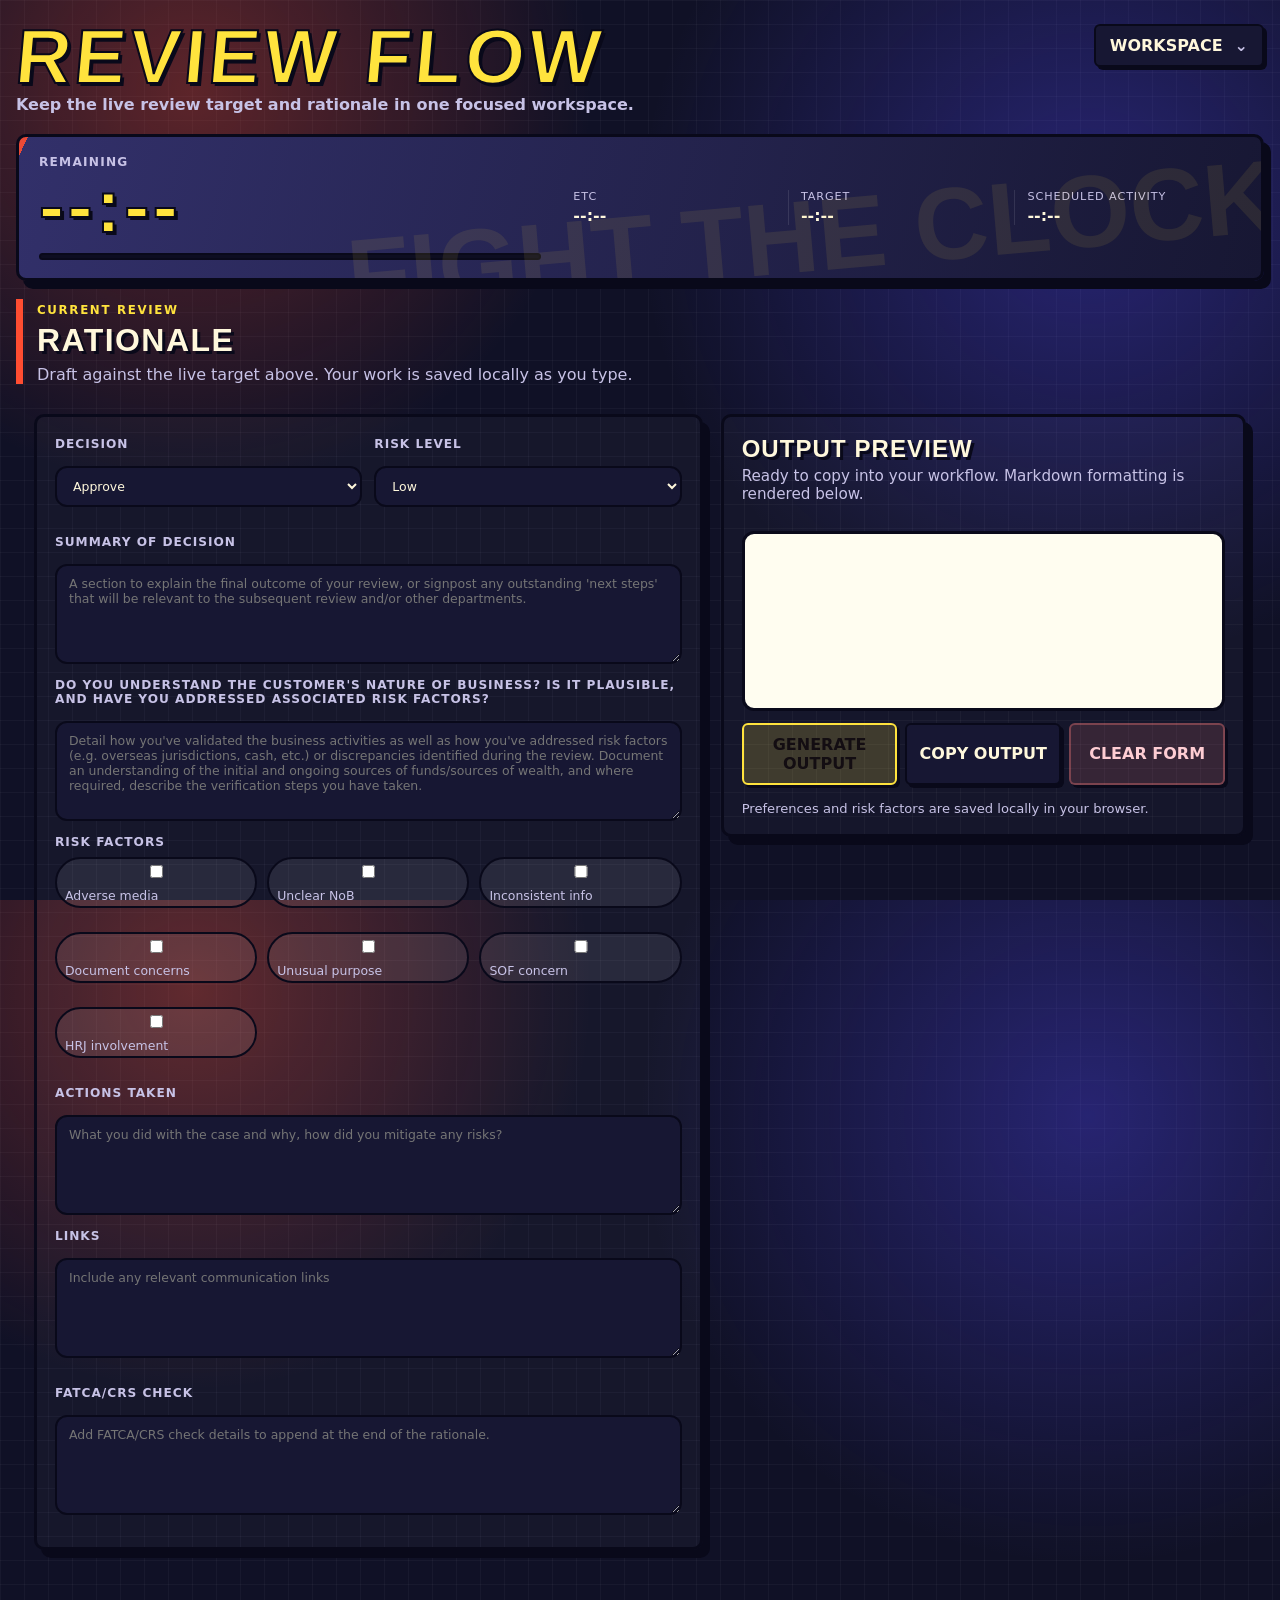
==== commit bf7cdfd0: "Refactor dashboard and add arcade visual theme" ====
--- a/index.html
+++ b/index.html
@@ -1,1222 +1,7 @@
-<!DOCTYPE html><html lang="en"><head><meta charset="UTF-8"><meta name="viewport" content="width=device-width,initial-scale=1"><title>Review Flow</title><style>
-  :root {
-  --bg: #edf2f8;
-  --panel: #f8fbff;
-  --panel-alt: #e8eef7;
-  --field-bg: #ffffff;
-  --border: #c8d2e2;
-  --text: #172231;
-  --muted: #4f6078;
-  --accent: #2e7de0;
-  --danger: #d95151;
-  --success: #2f9e5a;
-  --bg-gradient-start: #e8eff9;
-  --bg-gradient-end: #dce6f6;
-  --shadow: 0 12px 30px rgba(29, 45, 72, 0.12);
-  --radius: 16px;
-}
-
-* { box-sizing: border-box; }
-html, body { height: 100%; }
-body {
-  margin: 0;
-  font-family: Inter, Segoe UI, Roboto, Helvetica, Arial, sans-serif;
-  background: linear-gradient(180deg, var(--bg-gradient-start) 0%, var(--bg-gradient-end) 100%);
-  color: var(--text);
-  overflow: hidden;
-}
-
-select option {
-  color: var(--text);
-  background: var(--field-bg);
-}
-
-.rationale-shell {
-  height: 100vh;
-  display: grid;
-  grid-template-columns: minmax(420px, 1fr) 420px;
-  gap: 18px;
-  padding: 18px;
-}
-
-.rationale-content, .rationale-output-panel {
-  background: color-mix(in srgb, var(--panel) 92%, transparent);
-  border: 1px solid var(--border);
-  border-radius: var(--radius);
-  box-shadow: var(--shadow);
-}
-
-h1, h2, p { margin-top: 0; }
-h1 { font-size: 1.55rem; margin-bottom: 8px; }
-h1 span { color: var(--accent); }
-.subtitle, .panel-header p, .footer-note, .hint { color: var(--muted); font-size: 0.95rem; }
-
-.panel-header button,
-.output-actions button,
-.modal-header button {
-  border: 1px solid var(--border);
-  background: var(--panel-alt);
-  color: var(--text);
-  padding: 12px 14px;
-  border-radius: 12px;
-  cursor: pointer;
-  transition: transform 0.15s ease, border-color 0.15s ease, background 0.15s ease;
-}
-.panel-header button:hover,
-.output-actions button:hover,
-.modal-header button:hover { transform: translateY(-1px); border-color: var(--accent); }
-.primary { border-color: var(--accent) !important; background: color-mix(in srgb, var(--accent) 18%, transparent) !important; }
-.danger { background: rgba(255, 125, 125, 0.14) !important; border-color: rgba(255, 125, 125, 0.35) !important; }
-
-.rationale-content, .rationale-output-panel { padding: 22px; }
-.rationale-output-panel {
-  display: flex;
-  flex-direction: column;
-}
-.panel-header { margin-bottom: 18px; }
-.panel-header.split {
-  display: flex;
-  align-items: flex-start;
-  justify-content: space-between;
-  gap: 16px;
-}
-
-.icon-btn {
-  width: 40px;
-  height: 40px;
-  border-radius: 10px;
-  display: inline-flex;
-  align-items: center;
-  justify-content: center;
-  font-size: 1.1rem;
-  line-height: 1;
-}
-
-
-.header-actions {
-  display: flex;
-  gap: 8px;
-}
-
-.macro-toolbar {
-  position: fixed;
-  z-index: 25;
-  width: min(420px, calc(100vw - 24px));
-  padding: 12px;
-  border: 1px solid var(--border);
-  border-radius: 12px;
-  background: var(--panel-alt);
-  box-shadow: 0 10px 26px rgba(16, 24, 40, 0.2);
-}
-
-.macro-toolbar-title {
-  margin: 0 0 10px;
-  font-weight: 600;
-}
-
-.macro-chip-grid {
-  display: flex;
-  flex-wrap: wrap;
-  gap: 8px;
-}
-
-.macro-chip {
-  border: 1px solid var(--accent);
-  background: color-mix(in srgb, var(--accent) 14%, transparent);
-  color: var(--text);
-  border-radius: 999px;
-  padding: 8px 12px;
-  cursor: pointer;
-}
-
-.settings-modal {
-  position: fixed;
-  inset: 0;
-  background: rgba(10, 19, 34, 0.42);
-  display: none;
-  align-items: center;
-  justify-content: center;
-  padding: 20px;
-  z-index: 20;
-}
-
-.settings-modal.open {
-  display: flex;
-}
-
-.settings-modal-card {
-  width: min(900px, 100%);
-  max-height: calc(100vh - 40px);
-  overflow-y: auto;
-  background: color-mix(in srgb, var(--panel) 96%, transparent);
-  border: 1px solid var(--border);
-  border-radius: var(--radius);
-  box-shadow: var(--shadow);
-  padding: 20px;
-}
-
-.modal-header {
-  display: flex;
-  justify-content: space-between;
-  align-items: flex-start;
-  gap: 16px;
-  margin-bottom: 16px;
-}
-
-.output-actions {
-  display: grid;
-  grid-template-columns: repeat(3, minmax(0, 1fr));
-  gap: 10px;
-  margin-top: 14px;
-}
-
-.settings-danger-row {
-  display: flex;
-  justify-content: flex-end;
-}
-
-.grid { display: grid; gap: 14px; margin-bottom: 14px; }
-.grid.two { grid-template-columns: repeat(2, minmax(0, 1fr)); }
-label { display: block; margin-bottom: 14px; }
-label span, .label-title {
-  display: block;
-  margin-bottom: 8px;
-  color: var(--text);
-  font-weight: 600;
-}
-input, select, textarea {
-  width: 100%;
-  border: 1px solid var(--border);
-  background: var(--field-bg);
-  color: var(--text);
-  padding: 12px 14px;
-  border-radius: 12px;
-  font: inherit;
-}
-input[type="checkbox"] {
-  accent-color: var(--accent);
-}
-textarea { resize: vertical; min-height: 100px; }
-input:focus, select:focus, textarea:focus, button:focus {
-  outline: 2px solid color-mix(in srgb, var(--accent) 35%, transparent);
-  outline-offset: 2px;
-}
-
-.pill-grid {
-  display: grid;
-  grid-template-columns: repeat(auto-fit, minmax(180px, 1fr));
-  gap: 10px;
-  margin-bottom: 14px;
-}
-.pill {
-  border: 1px solid var(--border);
-  background: var(--field-bg);
-  border-radius: 999px;
-  padding: 10px 14px;
-  display: flex;
-  gap: 8px;
-  align-items: center;
-  cursor: pointer;
-  min-height: 48px;
-}
-.pill input { width: auto; }
-
-.hidden { display: none; }
-
-.settings-inline {
-  display: grid;
-  grid-template-columns: 1fr auto;
-  gap: 10px;
-}
-
-.cifas-checks {
-  display: grid;
-  gap: 10px;
-  margin-bottom: 14px;
-}
-
-.cifas-check-row {
-  display: grid;
-  grid-template-columns: minmax(0, 1fr) 40px;
-  gap: 10px;
-  align-items: end;
-}
-
-.cifas-check-row label { margin: 0; }
-
-.cifas-check-action {
-  border: 1px solid var(--accent);
-  background: color-mix(in srgb, var(--accent) 16%, transparent);
-  color: var(--text);
-  cursor: pointer;
-}
-
-.cifas-check-action.remove {
-  border-color: rgba(255, 125, 125, 0.35);
-  background: rgba(255, 125, 125, 0.14);
-}
-
-.risk-factor-item {
-  display: flex;
-  justify-content: space-between;
-  align-items: center;
-  flex-wrap: wrap;
-  gap: 12px;
-  padding: 12px 14px;
-  border: 1px solid var(--border);
-  border-radius: 12px;
-  background: var(--field-bg);
-}
-
-.risk-factor-item .entry-text {
-  flex: 1 1 280px;
-  min-width: 220px;
-  color: var(--text);
-  background: var(--field-bg);
-}
-
-.settings-item-actions {
-  display: flex;
-  gap: 8px;
-}
-
-.risk-factor-item button {
-  border: 1px solid var(--accent);
-  background: color-mix(in srgb, var(--accent) 16%, transparent);
-  color: var(--text);
-  border-radius: 10px;
-  padding: 6px 10px;
-  cursor: pointer;
-}
-
-.risk-factor-item button.btn-danger {
-  border-color: rgba(255, 125, 125, 0.35);
-  background: rgba(255, 125, 125, 0.14);
-}
-
-.settings-inline button,
-#copyBtn,
-#generateBtn {
-  border-color: var(--accent);
-  background: color-mix(in srgb, var(--accent) 16%, transparent);
-}
-
-select:focus,
-select:hover {
-  border-color: var(--accent);
-}
-
-.settings-list { display: grid; gap: 14px; }
-.switch-row {
-  margin: 0;
-  display: flex;
-  align-items: center;
-  justify-content: space-between;
-  gap: 18px;
-  padding: 16px;
-  border: 1px solid var(--border);
-  border-radius: 14px;
-  background: var(--field-bg);
-}
-.switch-row p { margin: 6px 0 0; }
-.switch-row input[type="checkbox"] { width: 22px; height: 22px; }
-
-.settings-group {
-  border: 1px solid var(--border);
-  border-radius: 14px;
-  overflow: hidden;
-  background: var(--panel-alt);
-}
-
-.settings-group summary {
-  list-style: none;
-  cursor: pointer;
-  padding: 14px 16px;
-  font-weight: 700;
-}
-
-.settings-group summary::-webkit-details-marker { display: none; }
-
-.settings-group summary::after {
-  content: '▾';
-  float: right;
-}
-
-.settings-group[open] summary::after {
-  content: '▴';
-}
-
-.settings-group-content {
-  display: grid;
-  gap: 12px;
-  padding: 0 12px 12px;
-}
-
-.theme-grid {
-  display: grid;
-  grid-template-columns: repeat(auto-fit, minmax(160px, 1fr));
-  gap: 10px;
-}
-
-#output {
-  min-height: 10vh;
-  font-family: Consolas, Menlo, Monaco, monospace;
-  line-height: 1.5;
-}
-
-.preview-shell {
-  margin-top: 12px;
-  padding: 14px;
-  min-height: 180px;
-  border: 1px solid var(--border);
-  border-radius: 12px;
-  background: var(--field-bg);
-  overflow-y: auto;
-  flex: 1;
-}
-
-.preview-shell h1,
-.preview-shell h2,
-.preview-shell h3 {
-  margin: 0 0 8px;
-}
-
-.preview-shell p {
-  margin: 0 0 8px;
-}
-
-.preview-shell ul {
-  margin: 0 0 10px 20px;
-}
-
-.preview-shell li {
-  margin-bottom: 6px;
-}
-
-.md-bold { font-weight: 700; }
-.md-italic { font-style: italic; }
-.md-highlight-green {
-  background: color-mix(in srgb, var(--success) 26%, transparent);
-  padding: 0 3px;
-  border-radius: 4px;
-}
-.md-highlight-red {
-  background: color-mix(in srgb, var(--danger) 26%, transparent);
-  padding: 0 3px;
-  border-radius: 4px;
-}
-.md-highlight-amber {
-  background: color-mix(in srgb, #ffb000 30%, transparent);
-  padding: 0 3px;
-  border-radius: 4px;
-}
-.md-highlight-accent {
-  background: color-mix(in srgb, var(--accent) 26%, transparent);
-  padding: 0 3px;
-  border-radius: 4px;
-}
-
-.md-empty {
-  margin: 0;
-  color: var(--muted);
-}
-
-@media (min-width: 1301px) {
-  .rationale-content, .rationale-output-panel { height: calc(100vh - 36px); }
-  .rationale-content { overflow-y: auto; }
-  .rationale-output-panel { overflow: hidden; }
-}
-
-@media (max-width: 1300px) {
-  body {
-    overflow: auto;
-  }
-
-  .rationale-shell {
-    grid-template-columns: 1fr;
-    height: auto;
-    min-height: 100vh;
-  }
-
-  .rationale-content,
-  .rationale-output-panel {
-    height: auto;
-    overflow: visible;
-  }
-
-}
-
-@media (max-width: 860px) {
-  body {
-    overflow: auto;
-  }
-
-  .rationale-shell {
-    grid-template-columns: 1fr;
-    height: auto;
-    min-height: 100vh;
-  }
-
-  .rationale-content, .rationale-output-panel {
-    height: auto;
-    overflow: visible;
-  }
-
-  .grid.two {
-    grid-template-columns: 1fr;
-  }
-
-  .output-actions {
-    grid-template-columns: 1fr;
-  }
-}
-
-  
-
-    :root {
-      --bg: #101114;
-      --panel: #181a20;
-      --panel-soft: #20232b;
-      --text: #f4f4f5;
-      --muted: #a1a1aa;
-      --border: #2f3340;
-      --accent: #5eead4;
-      --accent-strong: #14b8a6;
-      --danger: #fb7185;
-      --warning: #facc15;
-      --success: #86efac;
-      --shadow: 0 16px 40px rgba(0, 0, 0, 0.35);
-      --radius: 18px;
-      --font: system-ui, -apple-system, BlinkMacSystemFont, "Segoe UI", sans-serif;
-    }
-
-    * { box-sizing: border-box; }
-
-body {
-  margin: 0;
-  min-height: 100vh;
-  font-family: var(--font);
-  background: radial-gradient(circle at top left, rgba(94, 234, 212, 0.08), transparent 30%), var(--bg);
-  color: var(--text);
-}
-
-button, input, select, textarea { font: inherit; }
-button { border: 0; cursor: pointer; color: inherit; }
-
-.app-shell {
-  width: min(1500px, calc(100% - 32px));
-  margin: 0 auto;
-  padding: 24px 0 40px;
-}
-
-.topbar {
-  display: flex;
-  justify-content: space-between;
-  gap: 16px;
-  align-items: flex-start;
-  margin-bottom: 20px;
-}
-
-.title-block h1 {
-  margin: 0;
-  font-size: clamp(1.8rem, 3vw, 3rem);
-  letter-spacing: -0.04em;
-}
-
-.title-block p {
-  margin: 6px 0 0;
-  color: var(--muted);
-  max-width: 720px;
-}
-
-.top-actions {
-  display: flex;
-  justify-content: flex-end;
-  position: relative;
-}
-
-.menu-panel {
-  position: absolute;
-  top: calc(100% + 8px);
-  right: 0;
-  min-width: 220px;
-  display: grid;
-  gap: 8px;
-  padding: 10px;
-  border-radius: 14px;
-  border: 1px solid var(--border);
-  background: var(--panel);
-  box-shadow: var(--shadow);
-  z-index: 40;
-}
-
-.menu-panel .btn {
-  justify-content: flex-start;
-  border-radius: 12px;
-}
-
-.grid {
-  display: grid;
-  grid-template-columns: minmax(0, 1fr);
-  gap: 18px;
-  align-items: start;
-}
-
-.panel {
-  background: linear-gradient(180deg, rgba(255, 255, 255, 0.03), transparent), var(--panel);
-  border: 1px solid var(--border);
-  border-radius: var(--radius);
-  box-shadow: var(--shadow);
-  padding: 18px;
-}
-
-.panel-soft {
-  padding: 14px;
-  border-radius: 16px;
-  border: 1px solid rgba(255, 255, 255, 0.08);
-  background: rgba(255, 255, 255, 0.025);
-}
-
-.panel h2, .panel h3 {
-  margin: 0 0 12px;
-  letter-spacing: -0.02em;
-}
-
-.panel h2 { font-size: 1.15rem; }
-.panel h3 { font-size: 1rem; }
-
-.stack { display: grid; gap: 14px; }
-
-.row {
-  display: flex;
-  gap: 10px;
-  align-items: center;
-  flex-wrap: wrap;
-}
-
-.row.between { justify-content: space-between; }
-
-.field {
-  display: grid;
-  gap: 6px;
-  flex: 1;
-  min-width: 120px;
-}
-
-label {
-  color: var(--muted);
-  font-size: 0.78rem;
-  text-transform: uppercase;
-  letter-spacing: 0.08em;
-}
-
-input, select, textarea {
-  width: 100%;
-  border: 1px solid var(--border);
-  background: var(--panel-soft);
-  color: var(--text);
-  border-radius: 12px;
-  padding: 10px 12px;
-  outline: none;
-}
-
-input[type="color"] {
-  height: 43px;
-  padding: 4px;
-  cursor: pointer;
-}
-
-input:focus, select:focus, textarea:focus {
-  border-color: var(--accent-strong);
-  box-shadow: 0 0 0 3px rgba(20, 184, 166, 0.18);
-}
-
-.btn {
-  display: inline-flex;
-  align-items: center;
-  justify-content: center;
-  gap: 8px;
-  padding: 10px 14px;
-  border-radius: 999px;
-  background: var(--panel-soft);
-  border: 1px solid var(--border);
-  color: var(--text);
-  transition: transform 0.12s ease, background 0.12s ease, border-color 0.12s ease;
-}
-
-.btn:hover {
-  transform: translateY(-1px);
-  border-color: rgba(94, 234, 212, 0.5);
-}
-
-.btn.primary {
-  background: var(--accent-strong);
-  border-color: var(--accent-strong);
-  color: #042f2e;
-  font-weight: 700;
-}
-
-.btn.danger {
-  background: rgba(251, 113, 133, 0.12);
-  border-color: rgba(251, 113, 133, 0.45);
-  color: #fecdd3;
-}
-
-.btn.warning {
-  background: rgba(250, 204, 21, 0.12);
-  border-color: rgba(250, 204, 21, 0.4);
-  color: #fef08a;
-}
-
-.btn.success {
-  background: rgba(134, 239, 172, 0.12);
-  border-color: rgba(134, 239, 172, 0.45);
-  color: #bbf7d0;
-}
-
-.btn.small {
-  padding: 7px 10px;
-  font-size: 0.85rem;
-}
-
-.tracker-card {
-  text-align: center;
-  padding: 22px 20px 20px;
-  border-radius: 24px;
-  background: linear-gradient(135deg, rgba(94, 234, 212, 0.12), rgba(20, 184, 166, 0.04)), var(--panel-soft);
-  border: 1px solid rgba(94, 234, 212, 0.24);
-}
-
-.timer-display {
-  margin: 5px 0 2px;
-  font-size: clamp(2.8rem, 7vw, 5.5rem);
-  font-weight: 900;
-  line-height: .95;
-  letter-spacing: -.07em;
-  font-variant-numeric: tabular-nums;
-}
-.timer-display.overdue { color: var(--danger); }
-.timer-progress { height: 7px; margin-top: 16px; overflow: hidden; border-radius: 999px; background: rgba(255,255,255,.1); }
-.timer-progress-fill { height: 100%; width: 0; border-radius: inherit; background: var(--accent); transition: width .3s linear; }
-
-.tracker-label {
-  color: var(--muted);
-  text-transform: uppercase;
-  letter-spacing: 0.12em;
-  font-size: 0.8rem;
-}
-
-.timer-caption {
-  color: var(--muted);
-  font-size: .76rem;
-  font-weight: 700;
-  letter-spacing: .1em;
-  text-transform: uppercase;
-}
-
-.tracker-facts {
-  display: grid;
-  grid-template-columns: repeat(3, minmax(0, 1fr));
-  max-width: 680px;
-  margin: 16px auto 0;
-}
-
-.tracker-fact {
-  display: grid;
-  gap: 3px;
-  min-width: 0;
-  padding: 0 12px;
-  border-left: 1px solid rgba(255, 255, 255, .1);
-}
-
-.tracker-fact:first-child { border-left: 0; }
-.tracker-fact-label { color: var(--muted); font-size: .7rem; letter-spacing: .08em; text-transform: uppercase; }
-.tracker-fact-value { font-weight: 700; font-variant-numeric: tabular-nums; }
-
-.tracker-meta {
-  color: var(--muted);
-  font-size: 1.05rem;
-  margin: 8px 0 6px;
-}
-
-.tracker-status { color: var(--muted); }
-
-.active-queue {
-  font-size: 1.1rem;
-  color: var(--accent);
-  font-weight: 700;
-}
-
-.stats-grid {
-  display: grid;
-  grid-template-columns: repeat(2, minmax(0, 1fr));
-  gap: 12px;
-}
-
-.stats-grid.four {
-  grid-template-columns: repeat(4, minmax(0, 1fr));
-}
-
-.stat {
-  padding: 14px;
-  border: 1px solid var(--border);
-  border-radius: 16px;
-  background: rgba(255, 255, 255, 0.025);
-}
-
-.stat .value {
-  font-size: 1.5rem;
-  font-weight: 800;
-  letter-spacing: -0.04em;
-}
-
-.stat .label {
-  color: var(--muted);
-  font-size: 0.84rem;
-  margin-top: 2px;
-}
-
-.stat.good .value { color: var(--success); }
-.stat.bad .value { color: var(--danger); }
-.stat.warn .value { color: var(--warning); }
-
-.queue-list, .segment-list, .log-list {
-  display: flex;
-  flex-direction: column;
-  gap: 10px;
-  max-height: 340px;
-  overflow: auto;
-  padding-right: 4px;
-}
-
-.log-list.single-output { max-height: min(68vh, 640px); }
-
-.completion-modal {
-  width: min(880px, calc(100vw - 28px));
-}
-
-.schedule-modal { width: min(980px, calc(100vw - 28px)); }
-.schedule-toolbar {
-  display: grid;
-  grid-template-columns: repeat(2, minmax(150px, 190px)) 1fr;
-  gap: 12px;
-  align-items: end;
-  padding: 14px;
-  border: 1px solid var(--border);
-  border-radius: 16px;
-  background: rgba(255, 255, 255, 0.025);
-}
-.schedule-summary { align-self: center; text-align: right; }
-.schedule-table { display: grid; gap: 8px; }
-.schedule-head, .schedule-row {
-  display: grid;
-  grid-template-columns: 42px minmax(180px, 1fr) 125px 125px 110px 88px;
-  gap: 10px;
-  align-items: center;
-}
-.schedule-head {
-  padding: 0 12px;
-  color: var(--muted);
-  font-size: .72rem;
-  font-weight: 700;
-  letter-spacing: .08em;
-  text-transform: uppercase;
-}
-.schedule-row {
-  padding: 10px 12px;
-  border: 1px solid var(--border);
-  border-radius: 14px;
-  background: rgba(255,255,255,.025);
-  box-shadow: inset 4px 0 var(--queue-color, var(--accent-strong));
-}
-.schedule-index { color: var(--muted); font-weight: 800; text-align: center; }
-.schedule-end { font-variant-numeric: tabular-nums; font-weight: 700; }
-.schedule-duration { color: var(--muted); font-size: .85rem; }
-.schedule-empty { padding: 30px; text-align: center; border: 1px dashed var(--border); border-radius: 14px; }
-
-.completion-modal .modal-inner {
-  display: flex;
-  flex-direction: column;
-  max-height: min(86vh, 860px);
-}
-
-.completion-modal .log-list.single-output {
-  flex: 1;
-  min-height: 0;
-  max-height: none;
-}
-
-.queue-card, .segment-card, .log-card {
-  border: 1px solid var(--border);
-  border-radius: 16px;
-  background: rgba(255, 255, 255, 0.025);
-  padding: 12px;
-  position: relative;
-}
-
-.queue-list > *, .segment-list > *, .log-list > * {
-  flex: 0 0 auto;
-}
-
-.queue-card, .segment-card {
-  overflow: hidden;
-}
-
-.log-card {
-  overflow: visible;
-  min-height: max-content;
-}
-
-.queue-card::before, .segment-card::before {
-  content: "";
-  position: absolute;
-  inset: 0 auto 0 0;
-  width: 5px;
-  background: var(--queue-color, var(--accent-strong));
-}
-
-.queue-card.active, .segment-card.active {
-  border-color: rgba(94, 234, 212, 0.7);
-  background: rgba(94, 234, 212, 0.07);
-}
-
-.queue-card-title, .segment-title {
-  font-weight: 800;
-  display: flex;
-  justify-content: space-between;
-  gap: 8px;
-  align-items: center;
-}
-
-.queue-meta, .segment-meta, .log-meta {
-  color: var(--muted);
-  font-size: 0.86rem;
-  margin-top: 4px;
-}
-
-.pill {
-  display: inline-flex;
-  align-items: center;
-  padding: 3px 8px;
-  border-radius: 999px;
-  background: rgba(255, 255, 255, 0.08);
-  border: 1px solid rgba(255, 255, 255, 0.08);
-  color: var(--muted);
-  font-size: 0.78rem;
-  white-space: nowrap;
-}
-
-.pill.good {
-  color: #bbf7d0;
-  border-color: rgba(134, 239, 172, 0.35);
-  background: rgba(134, 239, 172, 0.1);
-}
-
-.pill.bad {
-  color: #fecdd3;
-  border-color: rgba(251, 113, 133, 0.35);
-  background: rgba(251, 113, 133, 0.1);
-}
-
-.pill.warn {
-  color: #fef08a;
-  border-color: rgba(250, 204, 21, 0.35);
-  background: rgba(250, 204, 21, 0.1);
-}
-
-.swatch {
-  width: 18px;
-  height: 18px;
-  border-radius: 999px;
-  display: inline-block;
-  border: 1px solid rgba(255,255,255,0.28);
-  background: var(--queue-color, var(--accent-strong));
-}
-
-
-.day-timeline {
-  display: flex;
-  height: 38px;
-  overflow: hidden;
-  border-radius: 999px;
-  border: 1px solid var(--border);
-  background: rgba(255,255,255,0.05);
-}
-
-.timeline-block {
-  min-width: 2px;
-  background: var(--queue-color, var(--accent-strong));
-  opacity: 0.9;
-  position: relative;
-  display: flex;
-  align-items: center;
-  justify-content: center;
-  overflow: hidden;
-}
-
-.timeline-label {
-  padding: 0 7px;
-  color: #fff;
-  font-size: .75rem;
-  font-weight: 800;
-  line-height: 1;
-  text-shadow: 0 1px 3px rgba(0,0,0,.8);
-  white-space: nowrap;
-}
-
-.overview-heading {
-  display: flex;
-  align-items: center;
-  justify-content: space-between;
-  gap: 12px;
-}
-
-.overview-heading h2 { margin-bottom: 0; }
-.expected-total {
-  color: var(--text);
-  background: rgba(94, 234, 212, .09);
-  border-color: rgba(94, 234, 212, .25);
-}
-
-.table-like { display: grid; gap: 8px; }
-
-.mini-table-row {
-  display: grid;
-  grid-template-columns: 1fr auto auto;
-  gap: 10px;
-  align-items: center;
-  padding: 9px 0;
-  border-bottom: 1px solid rgba(255, 255, 255, 0.06);
-}
-
-.mini-table-row:last-child { border-bottom: 0; }
-
-.subtle {
-  color: var(--muted);
-  font-size: 0.9rem;
-}
-
-.hidden { display: none !important; }
-.notification-status { line-height: 1.5; }
-.notification-status strong { color: var(--text); }
-.notification-toast {
-  position: fixed;
-  right: 20px;
-  bottom: 20px;
-  z-index: 100;
-  width: min(380px, calc(100vw - 32px));
-  padding: 16px;
-  border: 1px solid rgba(94, 234, 212, .45);
-  border-radius: 16px;
-  background: var(--panel);
-  box-shadow: var(--shadow);
-  animation: toast-in .2s ease-out;
-}
-.notification-toast-title { margin-bottom: 4px; font-weight: 800; }
-.notification-toast-message { color: var(--muted); }
-@keyframes toast-in { from { opacity: 0; transform: translateY(8px); } }
-
-.final-round {
-  position: fixed;
-  inset: 0;
-  z-index: 120;
-  display: grid;
-  place-items: center;
-  overflow: hidden;
-  padding: 24px;
-  background:
-    repeating-linear-gradient(-12deg, transparent 0 18px, rgba(255, 255, 255, .035) 19px 21px),
-    radial-gradient(circle, rgba(239, 68, 68, .24), transparent 56%),
-    rgba(4, 5, 8, .88);
-  backdrop-filter: blur(6px);
-  animation: final-round-in .22s ease-out both;
-}
-
-.final-round::before,
-.final-round::after {
-  content: "";
-  position: absolute;
-  left: -10%;
-  width: 120%;
-  height: 15px;
-  background: linear-gradient(90deg, transparent, #facc15 15% 85%, transparent);
-  box-shadow: 0 0 28px rgba(250, 204, 21, .75);
-  transform: rotate(-4deg);
-}
-
-.final-round::before { top: 18%; }
-.final-round::after { bottom: 18%; transform: rotate(4deg); }
-
-.final-round-card {
-  position: relative;
-  width: min(860px, 94vw);
-  padding: clamp(30px, 7vw, 72px) 24px;
-  text-align: center;
-  isolation: isolate;
-}
-
-.final-round-kicker {
-  color: #fef08a;
-  font-size: clamp(.8rem, 2vw, 1.15rem);
-  font-weight: 1000;
-  letter-spacing: .42em;
-  text-transform: uppercase;
-  text-shadow: 0 2px 0 #7f1d1d;
-}
-
-.final-round-title {
-  margin: 4px 0;
-  color: #fff7d6;
-  font-size: clamp(4rem, 15vw, 9.5rem);
-  font-weight: 1000;
-  font-style: italic;
-  line-height: .78;
-  letter-spacing: -.09em;
-  text-transform: uppercase;
-  -webkit-text-stroke: clamp(1px, .25vw, 3px) #7f1d1d;
-  text-shadow: 6px 7px 0 #dc2626, 11px 13px 0 #450a0a, 0 0 34px rgba(250, 204, 21, .5);
-  transform: skew(-6deg) rotate(-2deg);
-  animation: final-round-hit .55s cubic-bezier(.2, .9, .2, 1.2) both;
-}
-
-.final-round-queue {
-  margin: 24px 0 5px;
-  font-size: clamp(1.2rem, 4vw, 2rem);
-  font-weight: 900;
-}
-
-.final-round-detail { margin: 0 0 20px; color: #d4d4d8; }
-.final-round .btn { min-width: 150px; background: rgba(24, 24, 27, .8); }
-
-@keyframes final-round-in { from { opacity: 0; } }
-@keyframes final-round-hit {
-  from { opacity: 0; transform: scale(2.2) skew(-6deg) rotate(-2deg); filter: blur(8px); }
-  65% { opacity: 1; transform: scale(.94) skew(-6deg) rotate(-2deg); filter: blur(0); }
-  to { transform: scale(1) skew(-6deg) rotate(-2deg); }
-}
-
-@media (prefers-reduced-motion: reduce) {
-  .final-round, .final-round-title { animation: none; }
-}
-.row-flex { flex: 1; }
-.field-max-280 { max-width: 280px; }
-.field-max-220 { max-width: 220px; }
-.field-max-120 { max-width: 120px; }
-.mt-10 { margin-top: 10px; }
-.log-meta-inline { display: flex; flex-wrap: wrap; gap: 8px; align-items: center; }
-.row-end { margin-top: 8px; justify-content: flex-end; }
-
-dialog {
-  border: 1px solid var(--border);
-  background: var(--panel);
-  color: var(--text);
-  border-radius: 22px;
-  padding: 0;
-  width: min(760px, calc(100vw - 28px));
-  box-shadow: var(--shadow);
-}
-
-dialog::backdrop {
-  background: rgba(0, 0, 0, 0.7);
-  backdrop-filter: blur(4px);
-}
-
-.modal-inner { padding: 20px; }
-
-.modal-header {
-  display: flex;
-  justify-content: space-between;
-  gap: 16px;
-  align-items: center;
-  margin-bottom: 16px;
-}
-
-.modal-header h2 { margin: 0; }
-
-.footer-note {
-  margin-top: 16px;
-  color: var(--muted);
-  font-size: 0.82rem;
-}
-
-@media (max-width: 760px) {
-  .app-shell { width: min(100% - 20px, 1500px); padding-top: 14px; }
-  .topbar, .grid { grid-template-columns: 1fr; display: grid; }
-  .top-actions { justify-content: stretch; }
-  .top-actions .btn { flex: 1; }
-  .panel { padding: 12px; }
-  .tracker-card { padding: 18px 12px 16px; }
-  .timer-display { font-size: clamp(3rem, 15vw, 4.5rem); }
-  .stats-grid, .stats-grid.four { grid-template-columns: repeat(4, minmax(0, 1fr)); gap: 6px; }
-  .stat { padding: 10px 8px; border-radius: 12px; }
-  .stat .value { font-size: clamp(.95rem, 4vw, 1.3rem); white-space: nowrap; }
-  .stat .label { font-size: clamp(.62rem, 2.4vw, .76rem); line-height: 1.25; }
-  .mini-table-row { grid-template-columns: 1fr; }
-  .schedule-toolbar { grid-template-columns: 1fr 1fr; }
-  .schedule-summary { grid-column: 1 / -1; text-align: left; }
-  .schedule-head { display: none; }
-  .schedule-row { grid-template-columns: 30px 1fr auto; }
-  .schedule-row select { grid-column: 2 / -1; }
-  .schedule-row input { grid-column: 2; }
-  .schedule-duration { display: none; }
-}
-
-@media (max-width: 480px) {
-  .app-shell { width: min(100% - 12px, 1500px); }
-  .title-block h1 { font-size: 1.65rem; }
-  .tracker-fact { padding: 0 6px; }
-  .tracker-fact-label { font-size: .62rem; }
-  .tracker-fact-value { font-size: .86rem; }
-}
-
-  
-
-/* Integrated workflow layer: shared visual language without iframe-style boundaries. */
-body { overflow:auto; }
-.rationale-workspace { margin-top: 24px; padding-top: 24px; border-top: 1px solid var(--border); }
-.workflow-heading { display:flex; justify-content:space-between; align-items:end; gap:24px; margin: 0 0 18px; }
-.workflow-heading h2 { margin:4px 0 6px; font-size:clamp(1.4rem,3vw,2rem); }
-.workflow-heading p { margin:0; max-width:760px; color:var(--muted); }
-.eyebrow { color:var(--accent); font-size:.74rem; font-weight:800; text-transform:uppercase; letter-spacing:.14em; }
-.workflow-step { flex:none; padding:10px 14px; border:1px solid var(--border); border-radius:999px; color:var(--muted); font-size:.82rem; }
-.workflow-step strong { color:var(--text); }
-.rationale-shell { height:auto; min-height:0; display:grid; grid-template-columns:minmax(0,1.12fr) minmax(360px,.88fr); gap:18px; align-items:start; }
-.rationale-content, .rationale-output-panel { height:auto; overflow:visible; min-width:0; padding:18px; border:1px solid var(--border); border-radius:var(--radius); background:rgba(255,255,255,.025); }
-.rationale-output-panel { position:sticky; top:16px; }
-#rationaleWorkspace label { display:grid; gap:7px; color:var(--muted); font-size:.78rem; text-transform:none; letter-spacing:normal; }
-#rationaleWorkspace label > span, #rationaleWorkspace .label-title { color:var(--muted); font-size:.76rem; text-transform:uppercase; letter-spacing:.08em; }
-#rationaleWorkspace .panel-header { margin-bottom:16px; }
-#rationaleWorkspace .panel-header h1 { display:none; }
-#rationaleWorkspace .panel-header .subtitle { display:none; }
-#rationaleWorkspace .panel-header h2 { margin:0 0 4px; }
-#rationaleWorkspace .panel-header p { color:var(--muted); margin:0; }
-#rationaleWorkspace .grid.two { display:grid; grid-template-columns:repeat(2,minmax(0,1fr)); gap:12px; }
-#rationaleWorkspace textarea { resize:vertical; }
-#rationaleWorkspace .output-actions { display:grid; grid-template-columns:repeat(3,1fr); gap:8px; margin-top:12px; }
-#rationaleWorkspace button { border:1px solid var(--border); background:var(--panel-soft); color:var(--text); border-radius:12px; padding:10px 12px; }
-#rationaleWorkspace button.primary { background:var(--accent-strong); color:#042f2e; font-weight:700; }
-#rationaleWorkspace button.danger { color:#fecdd3; border-color:rgba(251,113,133,.45); }
-.rationale-saved { color:var(--success); font-size:.8rem; font-weight:700; }
-@media(max-width:980px){.rationale-shell{grid-template-columns:1fr}.rationale-output-panel{position:static}.workflow-heading{align-items:start;flex-direction:column}.workflow-step{white-space:normal}}
-.workspace-menu-btn::after { content:"⌄"; margin-left:4px; color:var(--muted); }
-.menu-panel { min-width:260px; }
-.menu-label { padding:5px 10px 1px; color:var(--muted); font-size:.67rem; font-weight:800; letter-spacing:.13em; text-transform:uppercase; }
-.menu-divider { height:1px; margin:4px 6px; background:var(--border); }
-#macroToolbar { position:static !important; inset:auto !important; width:auto; max-width:none; margin:0 0 16px; box-shadow:none; border-color:rgba(94,234,212,.25); }
-.rationale-content { padding-top:20px; }
-.timer-rail { position:sticky; top:10px; z-index:20; display:grid; grid-template-columns:minmax(260px,.85fr) minmax(360px,1.15fr); gap:20px; align-items:center; padding:18px 20px; border:1px solid rgba(94,234,212,.28); border-radius:var(--radius); background:linear-gradient(110deg,rgba(94,234,212,.12),rgba(255,255,255,.025)); box-shadow:var(--shadow); }
-.timer-primary { min-width:0; }
-.timer-rail .timer-display { margin:2px 0 10px; font-size:clamp(2.7rem,6vw,4.7rem); text-align:left; }
-.timer-rail .timer-caption { text-align:left; }
-.timer-rail .timer-progress { margin-top:0; }
-.timer-context { display:grid; gap:14px; }
-.timer-queue-field { max-width:none; }
-.timer-rail .tracker-facts { margin:0; }
-.rationale-workspace { margin-top:18px; padding-top:0; border-top:0; }
-.workflow-heading { margin-bottom:12px; }
-@media(max-width:760px){.timer-rail{grid-template-columns:1fr}.timer-rail .timer-display{text-align:center}.timer-rail .timer-caption{text-align:center}}
-@media(max-width:600px){#rationaleWorkspace .grid.two,#rationaleWorkspace .output-actions{grid-template-columns:1fr}}
-</style></head><body>
+<!DOCTYPE html>
+<html lang="en">
+<head><meta charset="UTF-8"><meta name="viewport" content="width=device-width,initial-scale=1"><title>Review Flow</title><link rel="stylesheet" href="assets/styles.css"></head>
+<body>
   <main class="app-shell">
     <header class="topbar">
       <section class="title-block">
@@ -1383,16 +168,16 @@
                 <input type="checkbox" id="autoGenerate" checked />
               </label>
 
-              <div class="switch-row" style="display:block;">
-                <div style="margin-bottom:12px;">
+              <div class="switch-row switch-row-block">
+                <div class="settings-copy">
                   <strong>Theme mode</strong>
-                  <p>Light mode is the default. You can still switch to dark mode and customise colours.</p>
+                  <p>Arcade mode is the default. You can still switch to dark mode and customise colours.</p>
                 </div>
                 <div class="theme-grid">
                   <label>
                     <span>Mode</span>
                     <select id="themeMode">
-                      <option value="light">Light (default)</option>
+                      <option value="light">Arcade (default)</option>
                       <option value="dark">Dark</option>
                       <option value="custom">Custom</option>
                     </select>
@@ -1429,8 +214,8 @@
           <details class="settings-group" open>
             <summary>Risk Factors</summary>
             <div class="settings-group-content">
-              <div class="switch-row" style="display:block;">
-                <div style="margin-bottom:12px;">
+              <div class="switch-row switch-row-block">
+                <div class="settings-copy">
                   <strong>Risk factor buttons</strong>
                   <p>Add, edit, and remove the selectable risk factors shown in the rationale section.</p>
                 </div>
@@ -1438,7 +223,7 @@
                   <input type="text" id="newRiskFactor" placeholder="Add new risk factor" />
                   <button type="button" id="addRiskFactorBtn">Add</button>
                 </div>
-                <div id="riskFactorManager" class="settings-list" style="margin-top:12px;"></div>
+                <div id="riskFactorManager" class="settings-list settings-manager"></div>
               </div>
             </div>
           </details>
@@ -1446,8 +231,8 @@
           <details class="settings-group" open>
             <summary>CIFAS</summary>
             <div class="settings-group-content">
-              <div class="switch-row" style="display:block;">
-                <div style="margin-bottom:12px;">
+              <div class="switch-row switch-row-block">
+                <div class="settings-copy">
                   <strong>CIFAS check options</strong>
                   <p>Add, edit, and remove the options shown in the CIFAS check dropdown.</p>
                 </div>
@@ -1455,7 +240,7 @@
                   <input type="text" id="newCifasOption" placeholder="Add new CIFAS option" />
                   <button type="button" id="addCifasOptionBtn">Add</button>
                 </div>
-                <div id="cifasOptionManager" class="settings-list" style="margin-top:12px;"></div>
+                <div id="cifasOptionManager" class="settings-list settings-manager"></div>
               </div>
             </div>
           </details>
@@ -1463,8 +248,8 @@
           <details class="settings-group" open>
             <summary>Macros</summary>
             <div class="settings-group-content">
-              <div class="switch-row" style="display:block;">
-                <div style="margin-bottom:12px;">
+              <div class="switch-row switch-row-block">
+                <div class="settings-copy">
                   <strong>Custom macros</strong>
                   <p>Add, edit, and remove predefined statements for quick insertion into text fields.</p>
                 </div>
@@ -1472,7 +257,7 @@
                   <input type="text" id="newMacro" placeholder="Add new macro statement" />
                   <button type="button" id="addMacroBtn">Add</button>
                 </div>
-                <div id="macroManager" class="settings-list" style="margin-top:12px;"></div>
+                <div id="macroManager" class="settings-list settings-manager"></div>
               </div>
             </div>
           </details>
@@ -1500,12 +285,12 @@
       <p class="subtle">Get a reminder when a review target is due. The dashboard must remain open for reminders to run.</p>
       <section class="panel-soft stack">
         <div id="notificationStatus" class="notification-status subtle"><strong>In-page reminders</strong><br>Alerts appear inside this workspace while it remains open.</div>
-        <label class="row" style="text-transform: none; letter-spacing: 0;">
-          <input id="notificationReminders" type="checkbox" style="width: auto;" /> Enable target reminders
+        <label class="row notification-option">
+          <input id="notificationReminders" type="checkbox" class="checkbox-auto" /> Enable target reminders
         </label>
         <div class="row"><button class="btn" id="testNotificationBtn" type="button">Test in-page reminder</button></div>
-        <label class="row" style="text-transform: none; letter-spacing: 0;">
-          <input id="notificationSound" type="checkbox" style="width: auto;" /> Play a sound with reminders
+        <label class="row notification-option">
+          <input id="notificationSound" type="checkbox" class="checkbox-auto" /> Play a sound with reminders
         </label>
       </section>
     </form>
@@ -1561,2044 +346,6 @@
         <div id="segmentList" class="stack"></div>
       </div>
     </form>
-  </dialog>    <script>
-
-    const STORAGE_KEY = "queuePerformanceDashboard.v2";
-    const NON_PRODUCTIVE_NAME = "Non-productive";
-    const OFF_QUEUE_NAME = "Off queue";
-    const TEAM_BRIEFING_NAME = "Team briefing";
-    const TEAM_BRIEFING_ID = crypto.randomUUID();
-    const BASE_TITLE = "Queue Performance Dashboard";
-    const DEFAULT_SHIFT_START = "11:00";
-    const DEFAULT_SHIFT_END = "19:30";
-    const TEAM_BRIEFING_MINUTES = 15;
-
-    const defaultState = {
-      queues: [
-        { id: crypto.randomUUID(), name: NON_PRODUCTIVE_NAME, rate: 0, color: "#71717a", locked: true },
-        { id: crypto.randomUUID(), name: OFF_QUEUE_NAME, rate: 0, color: "#f59e0b", locked: true },
-        { id: TEAM_BRIEFING_ID, name: TEAM_BRIEFING_NAME, rate: 0, color: "#0ea5e9", locked: true },
-        { id: crypto.randomUUID(), name: "Startup", rate: 2.29, color: "#ba3aff" },
-        { id: crypto.randomUUID(), name: "Established", rate: 2.29, color: "#2df24d" },
-        { id: crypto.randomUUID(), name: "Resubmissions", rate: 2.63, color: "#fb2832" },
-        { id: crypto.randomUUID(), name: "Sole Trader", rate: 2.71, color: "#d6fb0b" },
-        { id: crypto.randomUUID(), name: "Sole Trader Resubmissions", rate: 2.75, color: "#f48a0f" }
-      ],
-      shiftStart: DEFAULT_SHIFT_START,
-      shiftEnd: DEFAULT_SHIFT_END,
-      segments: [{ id: crypto.randomUUID(), queueId: TEAM_BRIEFING_ID, start: DEFAULT_SHIFT_START }],
-      completions: [],
-      archive: [],
-      activityLog: [],
-      startingSnapshot: null,
-      activeQueueId: null,
-      activeQueueStartedAt: null,
-      queueSwitchLog: [],
-      timerStartedAt: null,
-      timerQueueId: null,
-      notificationsEnabled: false,
-      notificationSound: true,
-      lastNotifiedSlot: null,
-      lastFinalRoundSegment: null,
-      dayDate: localDateKey(),
-    };
-
-    let state = loadState();
-    ensureNonProductiveQueue();
-    ensureOffQueue();
-    ensureTeamBriefingQueue();
-
-    const els = {
-      menuBtn: document.getElementById("menuBtn"),
-      topMenuPanel: document.getElementById("topMenuPanel"),
-      settingsBtn: document.getElementById("settingsBtn"),
-      notificationsBtn: document.getElementById("notificationsBtn"),
-      notificationDialog: document.getElementById("notificationDialog"),
-      notificationStatus: document.getElementById("notificationStatus"),
-      testNotificationBtn: document.getElementById("testNotificationBtn"),
-      notificationSound: document.getElementById("notificationSound"),
-      notificationReminders: document.getElementById("notificationReminders"),
-      notificationToast: document.getElementById("notificationToast"),
-      notificationToastTitle: document.getElementById("notificationToastTitle"),
-      notificationToastMessage: document.getElementById("notificationToastMessage"),
-      finalRound: document.getElementById("finalRound"),
-      finalRoundQueue: document.getElementById("finalRoundQueue"),
-      finalRoundDetail: document.getElementById("finalRoundDetail"),
-      dismissFinalRoundBtn: document.getElementById("dismissFinalRoundBtn"),
-      planBtn: document.getElementById("planBtn"),
-      archiveBtn: document.getElementById("archiveBtn"),
-      snapshotBtn: document.getElementById("snapshotBtn"),
-      endDayBtn: document.getElementById("endDayBtn"),
-      exportCsvBtn: document.getElementById("exportCsvBtn"),
-      resetBtn: document.getElementById("resetBtn"),
-      settingsDialog: document.getElementById("settingsDialog"),
-      planDialog: document.getElementById("planDialog"),
-      planForm: document.getElementById("planForm"),
-      archiveDialog: document.getElementById("archiveDialog"),
-      reviewDialog: document.getElementById("reviewDialog"),
-      completionDialog: document.getElementById("completionDialog"),
-      completedAppsBtn: document.getElementById("completedAppsBtn"),
-      detailsBtn: document.getElementById("detailsBtn"),
-      detailsDialog: document.getElementById("detailsDialog"),
-      newDayDialog: document.getElementById("newDayDialog"),
-      newDayExportBtn: document.getElementById("newDayExportBtn"),
-      newDayResetBtn: document.getElementById("newDayResetBtn"),
-      newDaySkipBtn: document.getElementById("newDaySkipBtn"),
-      queueName: document.getElementById("queueName"),
-      queueRate: document.getElementById("queueRate"),
-      queueColor: document.getElementById("queueColor"),
-      addQueueBtn: document.getElementById("addQueueBtn"),
-      queueList: document.getElementById("queueList"),
-      shiftStart: document.getElementById("shiftStart"),
-      shiftEnd: document.getElementById("shiftEnd"),
-      scheduleSummary: document.getElementById("scheduleSummary"),
-      addSegmentBtn: document.getElementById("addSegmentBtn"),
-      segmentList: document.getElementById("segmentList"),
-      trackerStartedAt: document.getElementById("trackerStartedAt"),
-      timerCaption: document.getElementById("timerCaption"),
-      timerDisplay: document.getElementById("timerDisplay"),
-      timerEtc: document.getElementById("timerEtc"),
-      timerTarget: document.getElementById("timerTarget"),
-      timerProgress: document.getElementById("timerProgress"),
-      completionUid: document.getElementById("completionUid"),
-      completionOutcome: document.getElementById("completionOutcome"),
-      completeAppBtn: document.getElementById("completeAppBtn"),
-      completedCount: document.getElementById("completedCount"),
-      currentSegmentDetails: document.getElementById("currentSegmentDetails"),
-      liveTrackerDetails: document.getElementById("liveTrackerDetails"),
-      breakdownList: document.getElementById("breakdownList"),
-      completionHistory: document.getElementById("completionHistory"),
-      archiveHistory: document.getElementById("archiveHistory"),
-      reviewContent: document.getElementById("reviewContent"),
-      dayTimeline: document.getElementById("dayTimeline"),
-      expectedAppsTotal: document.getElementById("expectedAppsTotal"),
-      productiveHours: document.getElementById("productiveHours"),
-      nonProductiveHours: document.getElementById("nonProductiveHours")
-    };
-
-    function loadState() {
-      try {
-        const raw = localStorage.getItem(STORAGE_KEY);
-        if (!raw) return structuredClone(defaultState);
-        const parsed = JSON.parse(raw);
-        const migrated = { ...structuredClone(defaultState), ...parsed };
-        if (!parsed.shiftStart && migrated.segments.length) {
-          migrated.shiftStart = migrated.segments.reduce((earliest, segment) => segment.start < earliest ? segment.start : earliest, migrated.segments[0].start);
-        }
-        if (!parsed.shiftEnd && migrated.segments.length) {
-          migrated.shiftEnd = migrated.segments.reduce((latest, segment) => segment.end && segment.end > latest ? segment.end : latest, DEFAULT_SHIFT_END);
-        }
-        migrated.segments = migrated.segments.map(({ end, ...segment }) => segment);
-        delete migrated.selectedSegmentId;
-        delete migrated.timeBankSeconds;
-        return migrated;
-      } catch {
-        return structuredClone(defaultState);
-      }
-    }
-
-    function saveState() {
-      localStorage.setItem(STORAGE_KEY, JSON.stringify(state));
-    }
-
-    function ensureNonProductiveQueue() {
-      const existing = state.queues.find(queue => queue.name.toLowerCase() === NON_PRODUCTIVE_NAME.toLowerCase());
-      if (existing) {
-        existing.rate = 0;
-        existing.locked = true;
-        existing.color = existing.color || "#71717a";
-        return;
-      }
-
-      state.queues.unshift({
-        id: crypto.randomUUID(),
-        name: NON_PRODUCTIVE_NAME,
-        rate: 0,
-        color: "#71717a",
-        locked: true
-      });
-    }
-
-    function ensureOffQueue() {
-      const existing = state.queues.find(queue => queue.name.toLowerCase() === OFF_QUEUE_NAME.toLowerCase());
-      if (existing) {
-        existing.rate = 0;
-        existing.locked = true;
-        existing.color = existing.color || "#f59e0b";
-        return existing;
-      }
-      const queue = { id: crypto.randomUUID(), name: OFF_QUEUE_NAME, rate: 0, color: "#f59e0b", locked: true };
-      state.queues.push(queue);
-      return queue;
-    }
-
-    function ensureTeamBriefingQueue() {
-      const existing = state.queues.find(queue => queue.name.toLowerCase() === TEAM_BRIEFING_NAME.toLowerCase());
-      if (existing) {
-        existing.rate = 0;
-        existing.locked = true;
-        existing.color = existing.color || "#0ea5e9";
-        return existing;
-      }
-      const queue = { id: crypto.randomUUID(), name: TEAM_BRIEFING_NAME, rate: 0, color: "#0ea5e9", locked: true };
-      state.queues.push(queue);
-      return queue;
-    }
-
-    function localDateKey(date = new Date()) {
-      const year = date.getFullYear();
-      const month = String(date.getMonth() + 1).padStart(2, "0");
-      const day = String(date.getDate()).padStart(2, "0");
-      return `${year}-${month}-${day}`;
-    }
-
-    function logActivity(type, text) {
-      state.activityLog.unshift({ id: crypto.randomUUID(), type, text, at: nowIso() });
-      state.activityLog = state.activityLog.slice(0, 80);
-      saveState();
-    }
-
-    function minutesFromTime(time) {
-      const [hours, minutes] = time.split(":").map(Number);
-      return hours * 60 + minutes;
-    }
-
-    function nowDate() { return new Date(); }
-
-    function nowIso() {
-      return nowDate().toISOString();
-    }
-
-    function nowMinutes() {
-      const now = nowDate();
-      return now.getHours() * 60 + now.getMinutes() + now.getSeconds() / 60;
-    }
-
-    function formatHoursMinutes(hoursValue) {
-      const totalMinutes = Math.round(Math.max(0, hoursValue) * 60);
-      const hours = Math.floor(totalMinutes / 60);
-      const minutes = totalMinutes % 60;
-      return `${hours}h ${minutes}m`;
-    }
-
-    function formatDuration(secondsValue) {
-      const seconds = Math.ceil(Math.abs(secondsValue));
-      const minutes = String(Math.floor(seconds / 60)).padStart(2, "0");
-      const remainder = String(seconds % 60).padStart(2, "0");
-      return `${secondsValue < 0 ? "-" : ""}${minutes}:${remainder}`;
-    }
-
-    function formatClock(iso) {
-      return new Date(iso).toLocaleTimeString([], { hour: "2-digit", minute: "2-digit" });
-    }
-
-    function getQueue(id, queues = state.queues) {
-      return queues.find(queue => queue.id === id);
-    }
-
-    function isProductiveQueue(queue) {
-      return Number(queue?.rate || 0) > 0;
-    }
-
-    function getSegmentBounds(segment, segments = state.segments, shiftEnd = state.shiftEnd) {
-      const start = minutesFromTime(segment.start);
-      const sorted = getSortedSegments(segments);
-      const index = sorted.findIndex(item => item.id === segment.id);
-      const next = sorted[index + 1];
-      const end = next ? minutesFromTime(next.start) : minutesFromTime(shiftEnd);
-      return { start, end };
-    }
-
-    function getSortedSegments(segments = state.segments) {
-      return segments.slice().sort((a, b) => minutesFromTime(a.start) - minutesFromTime(b.start));
-    }
-
-    function getSegmentEnd(segment) {
-      const { end } = getSegmentBounds(segment);
-      return timeFromMinutes(end);
-    }
-
-    function timeFromMinutes(total) {
-      const safe = Math.max(0, Math.min(1439, Math.round(total)));
-      return `${String(Math.floor(safe / 60)).padStart(2, "0")}:${String(safe % 60).padStart(2, "0")}`;
-    }
-
-    function getCurrentSegment() {
-      return getPlannedSegmentAtNow();
-    }
-
-    function getSegmentAtDate(date, includeEnd = false) {
-      const minutes = date.getHours() * 60 + date.getMinutes() + date.getSeconds() / 60;
-      return state.segments.find(segment => {
-        const { start, end } = getSegmentBounds(segment);
-        return includeEnd ? minutes >= start && minutes <= end : minutes >= start && minutes < end;
-      }) || null;
-    }
-
-    function getPlannedSegmentAtNow() {
-      const current = nowMinutes();
-      return state.segments.find(segment => {
-        const { start, end } = getSegmentBounds(segment);
-        return current >= start && current < end;
-      }) || null;
-    }
-
-    function getDefaultActiveQueueId() {
-      const plannedSegment = getPlannedSegmentAtNow();
-      const plannedQueue = plannedSegment ? getQueue(plannedSegment.queueId) : null;
-      return isProductiveQueue(plannedQueue) ? plannedQueue.id : null;
-    }
-
-    function getActiveQueue() {
-      const manualQueue = state.activeQueueId ? getQueue(state.activeQueueId) : null;
-      if (manualQueue) return manualQueue;
-      const plannedSegment = getPlannedSegmentAtNow();
-      return plannedSegment ? getQueue(plannedSegment.queueId) || null : null;
-    }
-
-    function getQueueSwitchRows() {
-      return Array.isArray(state.queueSwitchLog) ? state.queueSwitchLog : [];
-    }
-
-    function setActiveQueue(queueId, source = "manual") {
-      const queue = getQueue(queueId);
-      if (!queue) return;
-      if (state.activeQueueId === queueId) return;
-
-      const plannedSegment = getPlannedSegmentAtNow();
-      const plannedQueue = plannedSegment ? getQueue(plannedSegment.queueId) : null;
-      const previousQueue = getActiveQueue();
-      const changedAt = nowIso();
-
-      state.activeQueueId = queueId;
-      state.activeQueueStartedAt = changedAt;
-      const adherenceText = plannedQueue
-        ? (plannedQueue.id === queueId ? "matches the original plan" : `planned ${plannedQueue.name}`)
-        : "outside planned time";
-
-      state.queueSwitchLog.unshift({
-        id: crypto.randomUUID(),
-        at: changedAt,
-        queueId,
-        previousQueueId: previousQueue?.id || null,
-        plannedQueueId: plannedQueue?.id || null,
-        plannedSegmentId: plannedSegment?.id || null,
-        source
-      });
-      state.queueSwitchLog = state.queueSwitchLog.slice(0, 120);
-      logActivity("tracker", `Switched live queue to ${queue.name} (${adherenceText}).`);
-    }
-
-    function getSegmentMinutes(segment, segments = state.segments, shiftEnd = state.shiftEnd) {
-      const { start, end } = getSegmentBounds(segment, segments, shiftEnd);
-      return Math.max(0, end - start);
-    }
-
-    // This is the single source of truth for every segment target. A fractional
-    // app cannot be completed, so first round the segment total up and only then
-    // derive its cadence. Timer readouts, bars, reminders and target totals all
-    // consume this same plan.
-    function getSegmentTargetPlan(segment, segments = state.segments, queues = state.queues, shiftEnd = state.shiftEnd) {
-      const queue = getQueue(segment.queueId, queues);
-      const durationSeconds = getSegmentMinutes(segment, segments, shiftEnd) * 60;
-      const rawExpectedApps = queue ? (durationSeconds / 3600) * Number(queue.rate || 0) : 0;
-      const expectedApps = rawExpectedApps > 0 ? Math.ceil(rawExpectedApps) : 0;
-      return {
-        rawExpectedApps,
-        expectedApps,
-        durationSeconds,
-        secondsPerApp: expectedApps > 0 ? durationSeconds / expectedApps : 0
-      };
-    }
-
-    function getSegmentExpectedWholeApps(segment) {
-      return getSegmentTargetPlan(segment).expectedApps;
-    }
-
-    function getExpectedFullDay(segments = state.segments, queues = state.queues) {
-      return segments.reduce((sum, segment) => {
-        return sum + getSegmentTargetPlan(segment, segments, queues).expectedApps;
-      }, 0);
-    }
-
-    function getPlannedHours(productiveOnly) {
-      const minutes = state.segments.reduce((sum, segment) => {
-        const queue = getQueue(segment.queueId);
-        const productive = isProductiveQueue(queue);
-        if (productiveOnly === productive) return sum + getSegmentMinutes(segment);
-        return sum;
-      }, 0);
-      return minutes / 60;
-    }
-
-    function renderQueueOptions() {
-      const productiveQueues = state.queues.filter(queue => isProductiveQueue(queue));
-      const nonProductiveQueues = state.queues.filter(queue => !isProductiveQueue(queue));
-      const renderOptions = queues => queues
-        .map(queue => `<option value="${queue.id}">${escapeHtml(queue.name)}</option>`)
-        .join("");
-
-      els.activeQueue.innerHTML = `
-        <optgroup label="Productive queues">${renderOptions(productiveQueues)}</optgroup>
-        <optgroup label="Non-productive / off queue">${renderOptions(nonProductiveQueues)}</optgroup>
-      `;
-
-      const activeQueue = getActiveQueue();
-      const fallbackQueue = productiveQueues[0] || nonProductiveQueues[0];
-      if (activeQueue) {
-        els.activeQueue.value = activeQueue.id;
-      } else if (fallbackQueue) {
-        els.activeQueue.value = fallbackQueue.id;
-      }
-    }
-
-    function renderQueues() {
-      els.queueList.innerHTML = state.queues.map(queue => `
-        <article class="queue-card" style="--queue-color: ${queue.color || "#14b8a6"}">
-          <div class="queue-card-title">
-            <span class="row" style="gap: 8px;"><span class="swatch" style="--queue-color: ${queue.color || "#14b8a6"}"></span>${escapeHtml(queue.name)}</span>
-            <span class="pill">${queue.rate} apps/hr</span>
-          </div>
-          <div class="queue-meta">${queue.rate > 0 ? `One app every ${Math.round(60 / queue.rate)} minutes.` : "No productivity target. Breaks, lunch, meetings, and other sanctioned voids."}</div>
-          <div class="row mt-10">
-            <button class="btn small" data-edit-queue="${queue.id}">Edit</button>
-            ${queue.locked ? "" : `<button class="btn small danger" data-delete-queue="${queue.id}">Delete</button>`}
-          </div>
-        </article>
-      `).join("");
-    }
-
-    function renderSegments() {
-      const currentSegment = getCurrentSegment();
-      const sorted = getSortedSegments();
-      els.shiftStart.value = state.shiftStart;
-      els.shiftEnd.value = state.shiftEnd;
-      const shiftMinutes = Math.max(0, minutesFromTime(state.shiftEnd) - minutesFromTime(state.shiftStart));
-      const plannedMinutes = sorted.reduce((sum, segment) => sum + getSegmentMinutes(segment), 0);
-      els.scheduleSummary.innerHTML = `<strong>${formatHoursMinutes(shiftMinutes / 60)} shift</strong> · ${sorted.length} ${sorted.length === 1 ? "activity" : "activities"} · ${formatHoursMinutes(plannedMinutes / 60)} scheduled`;
-
-      els.segmentList.innerHTML = sorted.length ? sorted.map((segment, index) => {
-        const queue = getQueue(segment.queueId);
-        const isActive = currentSegment && currentSegment.id === segment.id;
-        const queueOptions = state.queues.map(option => `<option value="${option.id}" ${option.id === segment.queueId ? "selected" : ""}>${escapeHtml(option.name)} · ${option.rate} apps/hr</option>`).join("");
-        return `
-          <article class="schedule-row ${isActive ? "active" : ""}" style="--queue-color: ${queue?.color || "#14b8a6"}">
-            <span class="schedule-index">${index + 1}</span>
-            <select aria-label="Queue for activity ${index + 1}" data-segment-queue="${segment.id}">${queueOptions}</select>
-            <input aria-label="Start time for activity ${index + 1}" data-segment-start="${segment.id}" type="time" value="${segment.start}">
-            <span class="schedule-end">${getSegmentEnd(segment)}</span>
-            <span class="schedule-duration">${formatHoursMinutes(getSegmentMinutes(segment) / 60)}</span>
-            <button class="btn small danger" type="button" data-delete-segment="${segment.id}" aria-label="Delete activity ${index + 1}">Remove</button>
-          </article>
-        `;
-      }).join("") : `<div class="schedule-empty subtle">No activities yet. Add the first one and its start time will default to shift start.</div>`;
-    }
-
-    function renderCompletionHistory() {
-      els.completionHistory.innerHTML = state.completions.length
-        ? state.completions.slice().reverse().map(app => {
-          const queue = getQueue(app.queueId);
-          return `
-            <article class="log-card">
-              <div><strong>${escapeHtml(app.uid || "(no uid)")}</strong> · ${escapeHtml(queue?.name || "Missing queue")}</div>
-              <div class="log-meta">Outcome: ${escapeHtml(app.outcome || "Unspecified")}</div>
-              <div class="log-meta log-meta-inline">
-                <span>Completed ${formatClock(app.at)}</span>
-                ${app.activeQueueStartedAt ? `<span>·</span><span>Queue selected ${formatClock(app.activeQueueStartedAt)}</span>` : ""}
-              </div>
-              <div class="row row-end">${app.rationale ? `<span class="rationale-saved">Rationale saved</span>` : ""}<button class="btn small danger" data-delete-completion="${app.id}">Delete</button></div>
-            </article>
-          `;
-        }).join("")
-        : `<p class="subtle">No completed apps yet.</p>`;
-    }
-
-    function renderArchiveHistory() {
-      els.archiveHistory.innerHTML = state.archive?.length
-        ? state.archive.slice().reverse().map(day => `
-          <article class="log-card">
-            <div><strong>${escapeHtml(new Date(day.archivedAt).toLocaleDateString())}</strong> · ${escapeHtml(day.label)}</div>
-            <div class="log-meta log-meta-inline">
-              <span>${day.completions.length} completed</span><span>·</span>
-              <span>${day.segments.length} segments</span><span>·</span>
-              <span>${day.queues.length} queues</span>
-            </div>
-          </article>
-        `).join("")
-        : `<p class="subtle">No archived days yet.</p>`;
-    }
-
-    function renderStats() {
-      els.completedCount.textContent = state.completions.length;
-      els.productiveHours.textContent = formatHoursMinutes(getPlannedHours(true));
-      els.nonProductiveHours.textContent = formatHoursMinutes(getPlannedHours(false));
-    }
-
-    function renderDayTimeline() {
-      const roundedExpectedTotal = state.segments.reduce((sum, segment) => sum + getSegmentExpectedWholeApps(segment), 0);
-      els.expectedAppsTotal.textContent = roundedExpectedTotal;
-      els.expectedAppsTotal.setAttribute("aria-label", `${roundedExpectedTotal} ${roundedExpectedTotal === 1 ? "app" : "apps"} expected`);
-
-      if (!state.segments.length) {
-        els.dayTimeline.innerHTML = `<div class="timeline-block" style="width: 100%; background: transparent;"></div>`;
-        return;
-      }
-
-      const first = minutesFromTime(state.shiftStart);
-      const last = minutesFromTime(state.shiftEnd);
-      const total = Math.max(1, last - first);
-
-      els.dayTimeline.innerHTML = getSortedSegments().map(segment => {
-        const queue = getQueue(segment.queueId);
-        const segmentMinutes = getSegmentMinutes(segment);
-        const expected = getSegmentExpectedWholeApps(segment);
-        const completed = state.completions.filter(app => app.segmentId === segment.id).length;
-        const expectedText = expected > 0 ? `${expected} ${expected === 1 ? "app" : "apps"}` : "No expected apps";
-        const completedText = `${completed} completed`;
-        const title = `${queue?.name || "Missing queue"}: ${segment.start}-${getSegmentEnd(segment)} · ${completedText} / ${expectedText}`;
-        const label = expected > 0 ? `${completed}/${expected}` : (completed > 0 ? `${completed}` : "");
-        return segmentMinutes > 0 ? `<div class="timeline-block" title="${escapeHtml(title)}" aria-label="${escapeHtml(title)}" style="width: ${(segmentMinutes / total) * 100}%; --queue-color: ${queue?.color || "#14b8a6"};">${label ? `<span class="timeline-label">${label}</span>` : ""}</div>` : "";
-      }).join("");
-    }
-
-    function renderBreakdown() {
-      const byQueue = state.queues.map(queue => {
-        const queueSegments = state.segments.filter(segment => segment.queueId === queue.id);
-        const expected = queueSegments.reduce((sum, segment) => sum + getSegmentExpectedWholeApps(segment), 0);
-        const plannedHours = queueSegments.reduce((sum, segment) => sum + getSegmentMinutes(segment), 0) / 60;
-        const completed = state.completions.filter(app => app.queueId === queue.id).length;
-        const switches = getQueueSwitchRows().filter(entry => entry.queueId === queue.id).length;
-        return { queue, expected, plannedHours, completed, switches };
-      }).filter(row => row.expected > 0 || row.completed > 0 || row.plannedHours > 0 || row.switches > 0);
-
-      els.breakdownList.innerHTML = byQueue.length
-        ? byQueue.map(row => `
-          <div class="mini-table-row">
-            <strong class="row" style="gap: 8px;"><span class="swatch" style="--queue-color: ${row.queue.color || "#14b8a6"}"></span>${escapeHtml(row.queue.name)}</strong>
-            <span class="subtle">${formatHoursMinutes(row.plannedHours)} planned · ${row.expected.toFixed(1)} expected · ${row.completed} completed</span>
-            <span class="pill">${row.switches} switches</span>
-          </div>
-        `).join("")
-        : `<p class="subtle">No queue history yet.</p>`;
-    }
-
-    function renderLiveTracker() {
-      const activeQueue = getActiveQueue();
-      const plannedSegment = getPlannedSegmentAtNow();
-      const plannedQueue = plannedSegment ? getQueue(plannedSegment.queueId) : null;
-      const trackingStarted = state.activeQueueStartedAt ? formatClock(state.activeQueueStartedAt) : "from current plan";
-      const adherenceClass = plannedQueue && activeQueue?.id === plannedQueue.id ? "good" : "warn";
-      const recentSwitches = getQueueSwitchRows().slice(0, 5);
-      const switchHtml = recentSwitches.length
-        ? `<div style="margin-top: 10px;"><strong>Recent manual queue changes:</strong><br>${recentSwitches.map(entry => {
-          const queue = getQueue(entry.queueId);
-          const planned = entry.plannedQueueId ? getQueue(entry.plannedQueueId) : null;
-          const adherence = planned ? (planned.id === entry.queueId ? "matched plan" : `planned ${planned.name}`) : "outside plan";
-          return `${formatClock(entry.at)} · ${escapeHtml(queue?.name || "Missing queue")} · ${escapeHtml(adherence)}`;
-        }).join("<br>")}</div>`
-        : `<div style="margin-top: 10px;">No manual queue changes were logged; the schedule remains the source of truth.</div>`;
-
-      if (!activeQueue) {
-        els.liveTrackerDetails.innerHTML = `No productive activity is currently scheduled.${switchHtml}`;
-        return;
-      }
-
-      els.liveTrackerDetails.innerHTML = `
-        <strong>${escapeHtml(activeQueue.name)}</strong> is being worked now.
-        <span class="pill ${adherenceClass}" style="margin-left: 6px;">${plannedQueue?.id === activeQueue.id ? "On plan" : "Off plan"}</span><br>
-        Tracking started ${trackingStarted}. Planned right now: ${escapeHtml(plannedQueue?.name || "No productive queue")}${plannedSegment ? ` (${plannedSegment.start}-${getSegmentEnd(plannedSegment)})` : ""}.<br>
-        Queue changes and app completions are recorded with timestamps for export.
-        ${switchHtml}
-      `;
-    }
-
-    function renderCurrentSegmentDetails() {
-      const segment = getCurrentSegment();
-      if (!segment) {
-        els.currentSegmentDetails.textContent = "No active plan segment right now.";
-        return;
-      }
-
-      const queue = getQueue(segment.queueId);
-      const expectedSegment = getSegmentExpectedWholeApps(segment);
-      const completedInSegment = state.completions.filter(app => app.segmentId === segment.id).length;
-      els.currentSegmentDetails.innerHTML = `
-        <strong>${escapeHtml(queue?.name || "Missing queue")}</strong><br>
-        ${segment.start} to ${getSegmentEnd(segment)} · ${queue?.rate ?? 0} apps/hr · ${expectedSegment} expected in this segment<br>
-        ${completedInSegment} completed while this segment was active.
-      `;
-    }
-
-    function getScheduleDateAtMinutes(minutes) {
-      const date = nowDate();
-      date.setHours(0, 0, 0, 0);
-      // Date#setMinutes truncates a fractional minute before applying it. Our
-      // target cadence can include seconds (for example, 48 seconds), so using
-      // it directly snapped every due time to a minute boundary. That made the
-      // countdown briefly show up to 00:59 while its 00:48 progress bar stayed
-      // full. Apply the offset as milliseconds to preserve the entire cadence.
-      date.setMilliseconds(Math.round(minutes * 60 * 1000));
-      return date;
-    }
-
-    function getScheduledCompletionSlots() {
-      const slots = [];
-      for (const segment of getSortedSegments()) {
-        const queue = getQueue(segment.queueId);
-        if (!isProductiveQueue(queue)) continue;
-
-        const { start } = getSegmentBounds(segment);
-        const target = getSegmentTargetPlan(segment);
-        if (!target.expectedApps || !target.durationSeconds) continue;
-
-        // The segment target is rounded up to a whole app, so spread that whole
-        // target evenly across the available segment rather than retaining the
-        // queue's nominal interval. For example, eight apps in two hours should
-        // have a 15-minute timer even if the unrounded queue rate produced 7.3.
-        for (let appNumber = 1; appNumber <= target.expectedApps; appNumber += 1) {
-          const dueSeconds = start * 60 + (target.secondsPerApp * appNumber);
-          slots.push({
-            at: getScheduleDateAtMinutes(dueSeconds / 60),
-            previousAt: getScheduleDateAtMinutes((dueSeconds - target.secondsPerApp) / 60),
-            queue,
-            secondsPerApp: target.secondsPerApp,
-            appNumber,
-            expectedApps: target.expectedApps,
-            segment
-          });
-        }
-      }
-      return slots;
-    }
-
-    let toastTimeout;
-    let finalRoundTimeout;
-    let audioContext;
-
-    function dismissFinalRound() {
-      clearTimeout(finalRoundTimeout);
-      els.finalRound.classList.add("hidden");
-    }
-
-    function checkFinalRound(slot, now) {
-      if (!slot || slot.appNumber !== slot.expectedApps) return;
-      if (now < slot.previousAt || getPlannedSegmentAtNow()?.id !== slot.segment.id) return;
-      const segmentKey = `${localDateKey()}|${slot.segment.id}`;
-      if (state.lastFinalRoundSegment === segmentKey) return;
-
-      state.lastFinalRoundSegment = segmentKey;
-      saveState();
-      els.finalRoundQueue.textContent = slot.queue.name;
-      els.finalRoundDetail.textContent = `The final review target for this segment is due by ${formatClock(slot.at.toISOString())}.`;
-      els.finalRound.classList.remove("hidden");
-      els.dismissFinalRoundBtn.focus();
-      clearTimeout(finalRoundTimeout);
-      finalRoundTimeout = setTimeout(dismissFinalRound, 6500);
-    }
-
-    function renderNotificationStatus() {
-      els.notificationStatus.innerHTML = `<strong>In-page reminders</strong><br>Alerts appear inside this workspace while it remains open.`;
-      els.notificationSound.checked = state.notificationSound !== false;
-      els.notificationReminders.checked = state.notificationsEnabled === true;
-    }
-
-    function playNotificationSound() {
-      if (state.notificationSound === false) return;
-      try {
-        audioContext ||= new (window.AudioContext || window.webkitAudioContext)();
-        const start = audioContext.currentTime;
-        [660, 880].forEach((frequency, index) => {
-          const oscillator = audioContext.createOscillator();
-          const gain = audioContext.createGain();
-          oscillator.frequency.value = frequency;
-          gain.gain.setValueAtTime(.0001, start + index * .14);
-          gain.gain.exponentialRampToValueAtTime(.16, start + index * .14 + .02);
-          gain.gain.exponentialRampToValueAtTime(.0001, start + index * .14 + .13);
-          oscillator.connect(gain).connect(audioContext.destination);
-          oscillator.start(start + index * .14);
-          oscillator.stop(start + index * .14 + .14);
-        });
-      } catch { /* The visible reminder remains available when audio is blocked. */ }
-    }
-
-    function showInPageNotification(title, message) {
-      els.notificationToastTitle.textContent = title;
-      els.notificationToastMessage.textContent = message;
-      els.notificationToast.classList.remove("hidden");
-      clearTimeout(toastTimeout);
-      toastTimeout = setTimeout(() => els.notificationToast.classList.add("hidden"), 7000);
-    }
-
-    function sendNotification(title, message) {
-      showInPageNotification(title, message);
-      playNotificationSound();
-    }
-
-    function checkDueNotifications() {
-      if (!state.notificationsEnabled) return;
-      const now = nowDate();
-      const currentSegment = getSegmentAtDate(now, true);
-      const dueSlots = getScheduledCompletionSlots().filter(slot => slot.segment.id === currentSegment?.id && slot.at <= now);
-      const latest = dueSlots.at(-1);
-      if (!latest) return;
-      const slotKey = `${localDateKey()}|${latest.segment.id}|${latest.at.toISOString()}`;
-      if (state.lastNotifiedSlot === slotKey) return;
-      state.lastNotifiedSlot = slotKey;
-      saveState();
-      sendNotification("Review target due", `${latest.queue.name} target reached at ${formatClock(latest.at.toISOString())}.`);
-    }
-
-    function renderTimer() {
-      const now = nowDate();
-      const plannedSegment = getPlannedSegmentAtNow();
-      const plannedQueue = plannedSegment ? getQueue(plannedSegment.queueId) : null;
-      const slots = getScheduledCompletionSlots();
-      const currentSlots = plannedSegment ? slots.filter(slot => slot.segment.id === plannedSegment.id) : [];
-      const nextSlot = currentSlots.find(slot => slot.at.getTime() > now.getTime());
-      checkFinalRound(nextSlot, now);
-      if (!nextSlot) {
-        els.timerDisplay.textContent = plannedQueue ? plannedQueue.name : "--:--";
-        els.timerCaption.textContent = !plannedQueue
-          ? "Remaining"
-          : (isProductiveQueue(plannedQueue) ? "Segment target complete" : "Non-productive activity");
-        els.timerEtc.textContent = "--:--";
-        els.timerTarget.textContent = "--:--";
-        els.timerDisplay.classList.remove("overdue");
-        els.timerProgress.style.width = "0%";
-        els.trackerStartedAt.textContent = plannedSegment ? `${plannedSegment.start}–${getSegmentEnd(plannedSegment)}` : "Current plan";
-        document.title = BASE_TITLE;
-        return;
-      }
-
-      const remaining = (nextSlot.at.getTime() - now.getTime()) / 1000;
-      const timerText = formatDuration(remaining);
-      els.timerDisplay.textContent = timerText;
-      els.timerCaption.textContent = `Remaining · ${nextSlot.queue.name}`;
-      els.timerEtc.textContent = formatClock(nextSlot.at.toISOString());
-      els.timerTarget.textContent = formatDuration(nextSlot.secondsPerApp);
-      els.timerDisplay.classList.remove("overdue");
-      // Keep the bar in the same countdown direction as the displayed time:
-      // full at the start of a target window and empty when the target is due.
-      const remainingProgress = (remaining / nextSlot.secondsPerApp) * 100;
-      els.timerProgress.style.width = `${Math.min(100, Math.max(0, remainingProgress))}%`;
-
-      els.trackerStartedAt.textContent = plannedSegment ? `${plannedSegment.start}–${getSegmentEnd(plannedSegment)}` : "Current plan";
-      document.title = `${timerText} · ${nextSlot.queue.name} - ${BASE_TITLE}`;
-    }
-
-    function renderAll() {
-      renderQueues();
-      renderSegments();
-      renderTimer();
-      renderNotificationStatus();
-      saveState();
-    }
-
-    function addQueue() {
-      const name = els.queueName.value.trim();
-      const rate = Number(els.queueRate.value);
-      const color = els.queueColor.value || "#14b8a6";
-
-      if (!name || Number.isNaN(rate) || rate < 0) return alert("Enter a queue name and a valid apps-per-hour expectation. Zero is allowed for non-productive queues.");
-
-      state.queues.push({ id: crypto.randomUUID(), name, rate, color });
-      els.queueName.value = "";
-      els.queueRate.value = "";
-      logActivity("settings", `Added queue ${name} at ${rate} apps/hr.`);
-      renderAll();
-    }
-
-    function addSegment() {
-      const queueId = state.queues.find(queue => isProductiveQueue(queue))?.id || state.queues[0]?.id;
-      if (!queueId) return alert("Add a queue before building a schedule.");
-      const sorted = getSortedSegments();
-      const lastSegment = sorted.at(-1);
-      const shiftStart = minutesFromTime(state.shiftStart);
-      const lastStart = lastSegment ? minutesFromTime(lastSegment.start) : shiftStart - 30;
-      const increment = getQueue(lastSegment?.queueId)?.name === TEAM_BRIEFING_NAME ? TEAM_BRIEFING_MINUTES : 30;
-      const nextStart = Math.max(Number.isFinite(shiftStart) ? shiftStart : 0, Number.isFinite(lastStart) ? lastStart + increment : 0);
-      const start = timeFromMinutes(nextStart);
-      const queue = getQueue(queueId);
-      state.segments.push({ id: crypto.randomUUID(), queueId, start });
-      sortSegments(false);
-      logActivity("plan", `Added ${queue?.name || "queue"} activity at ${start}.`);
-      renderAll();
-    }
-
-    function sortSegments(shouldLog = true) {
-      state.segments.sort((a, b) => minutesFromTime(a.start) - minutesFromTime(b.start));
-      if (shouldLog) logActivity("plan", "Sorted queue segments.");
-    }
-
-    function completeApp() {
-      const queueId = els.activeQueue.value;
-      const uid = els.completionUid.value.trim();
-      const outcome = els.completionOutcome?.value?.trim() || "";
-      const queue = getQueue(queueId);
-      if (!queue || !isProductiveQueue(queue)) return alert("Choose a productive queue for the completed app.");
-      if (!uid) return alert("Enter a UID for the completed app.");
-      if (!outcome) return alert("Select an outcome before hitting App Complete.");
-
-      const segment = getCurrentSegment();
-      const currentIso = nowIso();
-      const completion = {
-        id: crypto.randomUUID(),
-        at: currentIso,
-        queueId,
-        segmentId: segment?.id || null,
-        uid,
-        outcome,
-        activeQueueStartedAt: state.activeQueueStartedAt || null,
-        rationale: document.getElementById("output")?.value || ""
-      };
-      state.completions.push(completion);
-
-          logActivity("complete", `Completed app ${uid} (${outcome}) from ${queue.name}.`);
-      renderAll();
-    }
-
-    function exportCompletionsCsv() {
-      if (!state.completions.length) return alert("No completion history to export yet.");
-      const lines = ["uid,queue,outcome,recorded_at,queue_selected_at,planned_queue,planned_segment,rationale"];
-
-      for (const app of state.completions) {
-        const queue = getQueue(app.queueId);
-        const segment = app.segmentId ? state.segments.find(item => item.id === app.segmentId) : null;
-        const plannedQueue = segment ? getQueue(segment.queueId) : null;
-        const row = [
-          app.uid || "",
-          queue?.name || "",
-          app.outcome || "",
-          app.at,
-          app.activeQueueStartedAt || "",
-          plannedQueue?.name || "",
-          segment ? `${segment.start}-${getSegmentEnd(segment)}` : "",
-          app.rationale || ""
-        ].map(value => `"${String(value).replaceAll('"', '""')}"`).join(",");
-        lines.push(row);
-      }
-
-      const blob = new Blob([lines.join("\n")], { type: "text/csv;charset=utf-8;" });
-      const url = URL.createObjectURL(blob);
-      const link = document.createElement("a");
-      link.href = url;
-      link.download = `queue-history-${nowIso().slice(0, 10)}.csv`;
-      link.click();
-      URL.revokeObjectURL(url);
-      logActivity("export", `Exported CSV for ${state.completions.length} completions.`);
-    }
-
-    function saveSnapshot() {
-      state.startingSnapshot = {
-        at: nowIso(),
-        queues: structuredClone(state.queues),
-        segments: structuredClone(state.segments),
-        shiftStart: state.shiftStart,
-        shiftEnd: state.shiftEnd,
-        expectedFullDay: getExpectedFullDay()
-      };
-      logActivity("snapshot", "Saved current plan as start-of-day snapshot.");
-      renderAll();
-    }
-
-    function showReview() {
-      const startExpected = state.startingSnapshot?.expectedFullDay ?? null;
-      const currentExpected = getExpectedFullDay();
-      const completed = state.completions.length;
-      const currentVariance = completed - currentExpected;
-      const snapshotTime = state.startingSnapshot ? formatClock(state.startingSnapshot.at) : "Not saved";
-
-      const startSegmentsHtml = state.startingSnapshot?.segments?.length
-        ? state.startingSnapshot.segments.map(segment => {
-          const queue = state.startingSnapshot.queues.find(q => q.id === segment.queueId);
-          return `<div class="mini-table-row"><strong>${escapeHtml(queue?.name || "Missing queue")}</strong><span>${segment.start} to ${getSnapshotSegmentEnd(segment)}</span><span>${getSnapshotSegmentExpected(segment).toFixed(1)} apps</span></div>`;
-        }).join("")
-        : `<p class="subtle">No start snapshot saved.</p>`;
-
-      const currentSegmentsHtml = state.segments.length
-        ? state.segments.map(segment => {
-          const queue = getQueue(segment.queueId);
-          return `<div class="mini-table-row"><strong>${escapeHtml(queue?.name || "Missing queue")}</strong><span>${segment.start} to ${getSegmentEnd(segment)}</span><span>${getSegmentExpectedWholeApps(segment)} apps</span></div>`;
-        }).join("")
-        : `<p class="subtle">No current plan segments.</p>`;
-
-      const adherenceHtml = getQueueSwitchRows().length
-        ? getQueueSwitchRows().map(entry => {
-          const queue = getQueue(entry.queueId);
-          const planned = entry.plannedQueueId ? getQueue(entry.plannedQueueId) : null;
-          const status = planned ? (planned.id === entry.queueId ? "On plan" : `Off plan · planned ${planned.name}`) : "Outside productive plan";
-          return `<div class="mini-table-row"><strong>${formatClock(entry.at)} · ${escapeHtml(queue?.name || "Missing queue")}</strong><span>${escapeHtml(status)}</span><span>${escapeHtml(entry.source || "manual")}</span></div>`;
-        }).join("")
-        : `<p class="subtle">No manual queue changes were logged.</p>`;
-
-      els.reviewContent.innerHTML = `
-        <section class="stats-grid">
-          <article class="stat"><div class="value">${completed}</div><div class="label">Completed today</div></article>
-          <article class="stat"><div class="value">${currentExpected.toFixed(1)}</div><div class="label">Current expected total</div></article>
-          <article class="stat ${currentVariance >= 0 ? "good" : "bad"}"><div class="value">${currentVariance >= 0 ? "+" : ""}${currentVariance.toFixed(1)}</div><div class="label">Final variance</div></article>
-          <article class="stat"><div class="value">${startExpected === null ? "--" : startExpected.toFixed(1)}</div><div class="label">Start expected total</div></article>
-        </section>
-        <section class="panel"><h3>Start-of-day plan · ${snapshotTime}</h3><div class="table-like">${startSegmentsHtml}</div></section>
-        <section class="panel"><h3>Manual queue adherence log</h3><div class="table-like">${adherenceHtml}</div></section>
-        <section class="panel"><h3>Current / end-of-day plan</h3><div class="table-like">${currentSegmentsHtml}</div></section>
-      `;
-
-      els.reviewDialog.showModal();
-    }
-
-    function getSnapshotSegmentExpected(segment) {
-      return getSegmentTargetPlan(
-        segment,
-        state.startingSnapshot.segments,
-        state.startingSnapshot.queues,
-        state.startingSnapshot.shiftEnd || state.shiftEnd
-      ).expectedApps;
-    }
-
-    function getSnapshotSegmentEnd(segment) {
-      return timeFromMinutes(getSegmentBounds(segment, state.startingSnapshot.segments, state.startingSnapshot.shiftEnd || state.shiftEnd).end);
-    }
-
-    function resetDay(skipConfirmation = false, openSchedule = false) {
-      if (!skipConfirmation && !confirm("Reset today’s segments, completions, logs, and snapshot? Queue settings will be kept.")) return;
-      state.archive.push({
-        id: crypto.randomUUID(),
-        archivedAt: nowIso(),
-        label: `Archive ${new Date().toLocaleString()}`,
-        queues: structuredClone(state.queues),
-        segments: structuredClone(state.segments),
-        completions: structuredClone(state.completions),
-        activityLog: structuredClone(state.activityLog),
-        queueSwitchLog: structuredClone(getQueueSwitchRows()),
-        startingSnapshot: structuredClone(state.startingSnapshot),
-        shiftStart: state.shiftStart,
-        shiftEnd: state.shiftEnd
-      });
-      const briefingQueue = ensureTeamBriefingQueue();
-      state.shiftStart = DEFAULT_SHIFT_START;
-      state.shiftEnd = DEFAULT_SHIFT_END;
-      state.segments = [{ id: crypto.randomUUID(), queueId: briefingQueue.id, start: DEFAULT_SHIFT_START }];
-      state.completions = [];
-      state.activityLog = [];
-      state.startingSnapshot = null;
-      state.activeQueueId = null;
-      state.activeQueueStartedAt = null;
-      state.queueSwitchLog = [];
-      state.timerStartedAt = null;
-      state.timerQueueId = null;
-      state.lastNotifiedSlot = null;
-      state.lastFinalRoundSegment = null;
-      state.dayDate = localDateKey();
-      renderAll();
-      if (openSchedule) setTimeout(() => els.planDialog.showModal(), 0);
-    }
-
-    function checkForNewDay() {
-      if (state.dayDate !== localDateKey() && !els.newDayDialog.open) els.newDayDialog.showModal();
-    }
-
-
-    function escapeHtml(value) {
-      return String(value)
-        .replaceAll("&", "&amp;")
-        .replaceAll("<", "&lt;")
-        .replaceAll(">", "&gt;")
-        .replaceAll('"', "&quot;")
-        .replaceAll("'", "&#039;");
-    }
-
-    document.addEventListener("click", event => {
-      if (!els.topMenuPanel.contains(event.target) && event.target !== els.menuBtn) {
-        els.topMenuPanel.classList.add("hidden");
-        els.menuBtn.setAttribute("aria-expanded", "false");
-      }
-      const editQueueId = event.target.dataset.editQueue;
-      const deleteQueueId = event.target.dataset.deleteQueue;
-      const selectSegmentId = event.target.dataset.selectSegment;
-      const deleteSegmentId = event.target.dataset.deleteSegment;
-      const deleteCompletionId = event.target.dataset.deleteCompletion;
-
-      if (editQueueId) {
-        const queue = getQueue(editQueueId);
-        if (!queue) return;
-        const name = queue.locked ? queue.name : prompt("Queue name", queue.name);
-        if (!name) return;
-        const rate = queue.locked ? 0 : Number(prompt("Apps per hour", queue.rate));
-        if (Number.isNaN(rate) || rate < 0) return alert("Rate must be zero or a positive number.");
-        const color = prompt("Queue colour hex code", queue.color || "#14b8a6") || queue.color || "#14b8a6";
-        queue.name = name.trim();
-        queue.rate = rate;
-        queue.color = color;
-        logActivity("settings", `Updated queue ${queue.name} to ${rate} apps/hr.`);
-        renderAll();
-      }
-
-      if (deleteQueueId) {
-        const queue = getQueue(deleteQueueId);
-        if (queue?.locked) return alert("Built-in activities cannot be deleted.");
-        const inUse = state.segments.some(segment => segment.queueId === deleteQueueId);
-        if (inUse) return alert("This queue is used in today’s plan. Delete or edit those segments first.");
-        state.queues = state.queues.filter(queue => queue.id !== deleteQueueId);
-        logActivity("settings", `Deleted queue ${queue?.name || "queue"}.`);
-        renderAll();
-      }
-
-      if (selectSegmentId) {
-        const segment = state.segments.find(item => item.id === selectSegmentId);
-        const queue = segment ? getQueue(segment.queueId) : null;
-        if (!queue || !isProductiveQueue(queue)) return alert("Choose a productive queue to track as live work.");
-        setActiveQueue(queue.id, "segment shortcut");
-        renderAll();
-      }
-
-      if (deleteCompletionId) {
-        const completion = state.completions.find(item => item.id === deleteCompletionId);
-        if (!completion) return;
-        state.completions = state.completions.filter(item => item.id !== deleteCompletionId);
-        logActivity("complete", `Deleted completion ${completion.uid || completion.id}.`);
-        renderAll();
-      }
-      if (deleteSegmentId) {
-        state.segments = state.segments.filter(segment => segment.id !== deleteSegmentId);
-        logActivity("plan", "Deleted segment from plan.");
-        renderAll();
-      }
-    });
-
-    els.settingsBtn.addEventListener("click", () => els.settingsDialog.showModal());
-    els.notificationsBtn.addEventListener("click", () => { renderNotificationStatus(); els.notificationDialog.showModal(); });
-    els.testNotificationBtn.addEventListener("click", () => {
-      sendNotification("Test reminder", "In-page target reminders are working.");
-    });
-    els.dismissFinalRoundBtn.addEventListener("click", dismissFinalRound);
-    els.finalRound.addEventListener("click", event => {
-      if (event.target === els.finalRound) dismissFinalRound();
-    });
-    document.addEventListener("keydown", event => {
-      if (event.key === "Escape" && !els.finalRound.classList.contains("hidden")) dismissFinalRound();
-    });
-    els.notificationReminders.addEventListener("change", () => {
-      state.notificationsEnabled = els.notificationReminders.checked;
-      saveState();
-    });
-    els.notificationSound.addEventListener("change", () => {
-      state.notificationSound = els.notificationSound.checked;
-      saveState();
-      if (state.notificationSound) playNotificationSound();
-    });
-    els.menuBtn.addEventListener("click", () => {
-      const isOpen = els.topMenuPanel.classList.toggle("hidden") === false;
-      els.menuBtn.setAttribute("aria-expanded", String(isOpen));
-    });
-    els.topMenuPanel.addEventListener("click", event => {
-      if (!event.target.closest("button")) return;
-      els.topMenuPanel.classList.add("hidden");
-      els.menuBtn.setAttribute("aria-expanded", "false");
-    });
-    els.planBtn.addEventListener("click", () => els.planDialog.showModal());
-    els.addQueueBtn.addEventListener("click", addQueue);
-    els.addSegmentBtn.addEventListener("click", addSegment);
-    els.segmentList.addEventListener("change", event => {
-      const segmentId = event.target.dataset.segmentQueue;
-      const segment = state.segments.find(item => item.id === segmentId);
-      if (!segment) return;
-      segment.queueId = event.target.value;
-      logActivity("plan", `Changed the ${segment.start} activity to ${getQueue(segment.queueId)?.name || "queue"}.`);
-      renderAll();
-    });
-    els.segmentList.addEventListener("focusout", event => {
-      const segmentId = event.target.dataset.segmentStart;
-      const segment = state.segments.find(item => item.id === segmentId);
-      if (!segment || segment.start === event.target.value) return;
-      const start = event.target.value;
-      segment.start = start;
-      sortSegments(false);
-      logActivity("plan", `Moved an activity to ${start}.`);
-      renderAll();
-    });
-    function updateShift() {
-      const start = els.shiftStart.value;
-      const end = els.shiftEnd.value;
-      if (state.shiftStart === start && state.shiftEnd === end) return;
-      state.shiftStart = start;
-      state.shiftEnd = end;
-      logActivity("plan", `Updated shift to ${start}-${end}.`);
-      renderAll();
-    }
-    function validateScheduleBeforeClose() {
-      const shiftStart = minutesFromTime(state.shiftStart);
-      const shiftEnd = minutesFromTime(state.shiftEnd);
-      if (!state.shiftStart || !state.shiftEnd || !Number.isFinite(shiftStart) || !Number.isFinite(shiftEnd) || shiftEnd <= shiftStart) {
-        alert("Shift end must be after shift start.");
-        (!state.shiftStart ? els.shiftStart : els.shiftEnd).focus();
-        return false;
-      }
-
-      const invalidSegment = state.segments.find(segment => {
-        const start = minutesFromTime(segment.start);
-        return !segment.start || !Number.isFinite(start) || start < shiftStart || start >= shiftEnd;
-      });
-      if (invalidSegment) {
-        alert("Activity starts must fall within the shift.");
-        els.segmentList.querySelector(`[data-segment-start="${invalidSegment.id}"]`)?.focus();
-        return false;
-      }
-
-      const seenStarts = new Set();
-      const duplicateSegment = state.segments.find(segment => {
-        if (seenStarts.has(segment.start)) return true;
-        seenStarts.add(segment.start);
-        return false;
-      });
-      if (duplicateSegment) {
-        alert("Two activities cannot start at the same time.");
-        els.segmentList.querySelector(`[data-segment-start="${duplicateSegment.id}"]`)?.focus();
-        return false;
-      }
-      return true;
-    }
-    els.shiftStart.addEventListener("blur", updateShift);
-    els.shiftEnd.addEventListener("blur", updateShift);
-    els.planForm.addEventListener("submit", event => {
-      if (!validateScheduleBeforeClose()) event.preventDefault();
-    });
-    els.planDialog.addEventListener("cancel", event => {
-      if (!validateScheduleBeforeClose()) event.preventDefault();
-    });
-
-
-    renderAll();
-    setInterval(() => { renderTimer(); checkDueNotifications(); }, 1000);
-  
-</script><script>
-{
-
-  const STORAGE_KEY = 'rationale-tool-v2-state';
-
-const defaultRiskFactors = [
-  'Adverse media',
-  'Lacking Understanding of Business',
-  'Inconsistent information',
-  'Document quality concerns',
-  'Unusual account purpose',
-  'Source of funds concern',
-  'High-risk jurisdiction involvement'
-];
-
-const defaultCifasOptions = ['CIFAS checked', 'No check required', 'N/A'];
-const defaultMacros = [
-  'The legitimacy of the business is plausible.',
-  'Further comfort gained from supporting evidence.'
-];
-
-const presetThemes = {
-  light: {
-    bg: '#edf2f8',
-    panel: '#f8fbff',
-    panelAlt: '#e8eef7',
-    fieldBg: '#ffffff',
-    border: '#c8d2e2',
-    text: '#172231',
-    muted: '#4f6078',
-    accent: '#2e7de0',
-    bgStart: '#e8eff9',
-    bgEnd: '#dce6f6'
-  },
-  dark: {
-    bg: '#0f1115',
-    panel: '#171a21',
-    panelAlt: '#1f2430',
-    fieldBg: '#10141c',
-    border: '#30384a',
-    text: '#e8ecf1',
-    muted: '#99a3b3',
-    accent: '#7cc4ff',
-    bgStart: '#0d1016',
-    bgEnd: '#141925'
-  }
-};
-
-const output = document.getElementById('output');
-const generateBtn = document.getElementById('generateBtn');
-const copyBtn = document.getElementById('copyBtn');
-const clearBtn = document.getElementById('clearBtn');
-const hardResetBtn = document.getElementById('hardResetBtn');
-const editDefaultsBtn = document.getElementById('editDefaultsBtn');
-const toggleSettingsBtn = document.getElementById('toggleSettingsBtn');
-const closeSettingsBtn = document.getElementById('closeSettingsBtn');
-const toggleMacrosBtn = document.getElementById('toggleMacrosBtn');
-const settingsModal = document.getElementById('settingsModal');
-const macroToolbar = document.getElementById('macroToolbar');
-const macroChipGrid = document.getElementById('macroChipGrid');
-const autoGenerate = document.getElementById('autoGenerate');
-const includeEmptySections = document.getElementById('includeEmptySections');
-const useMarkdownHeadings = document.getElementById('useMarkdownHeadings');
-const newRiskFactor = document.getElementById('newRiskFactor');
-const addRiskFactorBtn = document.getElementById('addRiskFactorBtn');
-const riskFactorManager = document.getElementById('riskFactorManager');
-const riskFactorsContainer = document.getElementById('riskFactors');
-const cifasChecksContainer = document.getElementById('cifasChecks');
-const newCifasOption = document.getElementById('newCifasOption');
-const addCifasOptionBtn = document.getElementById('addCifasOptionBtn');
-const cifasOptionManager = document.getElementById('cifasOptionManager');
-const newMacro = document.getElementById('newMacro');
-const addMacroBtn = document.getElementById('addMacroBtn');
-const macroManager = document.getElementById('macroManager');
-const themeMode = document.getElementById('themeMode');
-const accentColor = document.getElementById('accentColor');
-const bgColor = document.getElementById('bgColor');
-const panelColor = document.getElementById('panelColor');
-const textboxColor = document.getElementById('textboxColor');
-const textColor = document.getElementById('textColor');
-const outputPreview = document.getElementById('outputPreview');
-
-function syncGenerateButtonVisibility() {
-  generateBtn.classList.toggle('hidden', autoGenerate.checked);
-}
-
-let riskFactorOptions = [...defaultRiskFactors];
-let cifasOptions = [...defaultCifasOptions];
-let cifasChecks = [''];
-let macroOptions = [...defaultMacros];
-let lastFocusedTextField = null;
-let isMacroToolbarOpen = false;
-let activeThemeMode = 'light';
-let customTheme = {
-  accent: presetThemes.light.accent,
-  bg: presetThemes.light.bg,
-  panel: presetThemes.light.panel,
-  fieldBg: presetThemes.light.fieldBg,
-  text: presetThemes.light.text
-};
-
-const defaultClearFormText = {
-  decision: '',
-  riskLevel: '',
-  summary: '',
-  evidence: '',
-  actionTaken: '',
-  rationaleNotes: '',
-  cifasChecks: [''],
-  fatcaCrsCheck: '',
-  enabledRiskFactors: [...defaultRiskFactors]
-};
-
-let clearFormTextDefaults = { ...defaultClearFormText };
-
-const formIds = [
-  'decision', 'riskLevel', 'summary', 'evidence', 'actionTaken', 'rationaleNotes', 'fatcaCrsCheck',
-  'includeEmptySections', 'useMarkdownHeadings', 'autoGenerate',
-  'themeMode', 'accentColor', 'bgColor', 'panelColor', 'textboxColor', 'textColor'
-];
-
-function updateThemeInputsDisabled() {
-  const isCustom = themeMode.value === 'custom';
-  [accentColor, bgColor, panelColor, textboxColor, textColor].forEach(input => {
-    input.disabled = !isCustom;
-  });
-}
-
-function applyTheme(mode = 'light') {
-  activeThemeMode = mode;
-  let theme = mode === 'dark' ? presetThemes.dark : presetThemes.light;
-
-  if (mode === 'custom') {
-    theme = {
-      ...presetThemes.light,
-      accent: customTheme.accent,
-      bg: customTheme.bg,
-      panel: customTheme.panel,
-      fieldBg: customTheme.fieldBg,
-      text: customTheme.text,
-      panelAlt: customTheme.panel,
-      muted: customTheme.text,
-      border: '#c8d2e2',
-      bgStart: customTheme.bg,
-      bgEnd: customTheme.bg
-    };
-  }
-
-  const root = document.documentElement;
-  root.style.setProperty('--bg', theme.bg);
-  root.style.setProperty('--panel', theme.panel);
-  root.style.setProperty('--panel-alt', theme.panelAlt);
-  root.style.setProperty('--field-bg', theme.fieldBg);
-  root.style.setProperty('--border', theme.border);
-  root.style.setProperty('--text', theme.text);
-  root.style.setProperty('--muted', theme.muted);
-  root.style.setProperty('--accent', theme.accent);
-  root.style.setProperty('--bg-gradient-start', theme.bgStart);
-  root.style.setProperty('--bg-gradient-end', theme.bgEnd);
-
-  themeMode.value = mode;
-  accentColor.value = customTheme.accent;
-  bgColor.value = customTheme.bg;
-  panelColor.value = customTheme.panel;
-  textboxColor.value = customTheme.fieldBg;
-  textColor.value = customTheme.text;
-  updateThemeInputsDisabled();
-}
-
-function syncCustomThemeFromInputs() {
-  customTheme = {
-    accent: accentColor.value,
-    bg: bgColor.value,
-    panel: panelColor.value,
-    fieldBg: textboxColor.value,
-    text: textColor.value
-  };
-}
-
-function setSettingsModalOpen(isOpen) {
-  settingsModal.classList.toggle('open', isOpen);
-  settingsModal.setAttribute('aria-hidden', String(!isOpen));
-}
-
-function positionMacroToolbar() {
-  if (!isMacroToolbarOpen) return;
-
-  const defaultAnchorRect = toggleMacrosBtn.getBoundingClientRect();
-  const anchorRect = lastFocusedTextField instanceof HTMLTextAreaElement || lastFocusedTextField instanceof HTMLInputElement
-    ? lastFocusedTextField.getBoundingClientRect()
-    : defaultAnchorRect;
-
-  const toolbarWidth = Math.min(420, window.innerWidth - 24);
-  const spacing = 10;
-  const maxLeft = Math.max(12, window.innerWidth - toolbarWidth - 12);
-  const computedLeft = Math.min(Math.max(12, anchorRect.left), maxLeft);
-  let computedTop = anchorRect.bottom + spacing;
-
-  const projectedBottom = computedTop + macroToolbar.offsetHeight;
-  if (projectedBottom > window.innerHeight - 12) {
-    computedTop = Math.max(12, anchorRect.top - macroToolbar.offsetHeight - spacing);
-  }
-
-  macroToolbar.style.left = `${computedLeft}px`;
-  macroToolbar.style.top = `${computedTop}px`;
-}
-
-function setMacroToolbarOpen(isOpen) {
-  isMacroToolbarOpen = isOpen;
-  macroToolbar.classList.toggle('hidden', !isOpen);
-  if (isOpen) {
-    positionMacroToolbar();
-  }
-}
-
-function getCheckedValues(containerId) {
-  return [...document.querySelectorAll(`#${containerId} input[type="checkbox"]:checked`)].map(i => i.value);
-}
-
-function makeHeading(title) {
-  return useMarkdownHeadings.checked ? `### ${title}` : `${title.toUpperCase()}`;
-}
-
-function buildSection(title, lines) {
-  const cleaned = lines.map(v => (v || '').trim()).filter(Boolean);
-  if (!cleaned.length && !includeEmptySections.checked) return '';
-  const block = [makeHeading(title), ...cleaned].join('\n');
-  return block.trim();
-}
-
-function buildOutput() {
-  const riskFactors = getCheckedValues('riskFactors');
-  const decisionValue = document.getElementById('decision').value;
-  const isDeclineDecision = /decline/i.test(decisionValue);
-
-  const summaryLines = [
-    decisionValue && `**Decision:** ${decisionValue}`,
-    document.getElementById('summary').value && `**Rationale:** ${document.getElementById('summary').value}`,
-    isDeclineDecision && document.getElementById('riskLevel').value && `**Risk Level:** ${document.getElementById('riskLevel').value}`,
-  ];
-
-  const businessUnderstandingLines = isDeclineDecision
-    ? []
-    : [
-      document.getElementById('riskLevel').value && `**Risk Level:** ${document.getElementById('riskLevel').value}`,
-      document.getElementById('evidence').value && `**Business Understanding:** ${document.getElementById('evidence').value}`,
-      riskFactors.length ? `**Risk Factors:** ${riskFactors.join('; ')}` : '**Risk Factors:** No additional risk factors identified.',
-      document.getElementById('actionTaken').value && `**Action Taken:** ${document.getElementById('actionTaken').value}`,
-    ];
-
-  const additionalLines = [
-    document.getElementById('rationaleNotes').value && `**Links:** ${document.getElementById('rationaleNotes').value}`,
-    ...cifasChecks.filter(Boolean).map(value => `**CIFAS Check:** ${value}`),
-    document.getElementById('fatcaCrsCheck').value && `**FATCA/CRS Check:** ${document.getElementById('fatcaCrsCheck').value}`,
-  ];
-
-  const sections = [
-    buildSection('Summary of Decision', summaryLines),
-    !isDeclineDecision && buildSection("Do you understand the customer's nature of business? Is it plausible, and have you addressed associated risk factors?", businessUnderstandingLines),
-    buildSection('Links/CIFAS', additionalLines)
-  ].filter(Boolean);
-
-  output.value = sections.join('\n\n');
-  renderOutputPreview(output.value);
-  saveState();
-  return output.value;
-}
-
-function formatInlineMarkdown(line) {
-  return line
-    .replace(/\[([^\]]+)\]\(([^)\s]+)\)/g, (_match, label, rawUrl) => {
-      const href = /^https?:\/\//i.test(rawUrl) ? rawUrl : `https://${rawUrl}`;
-      return `<a href="${href}" target="_blank" rel="noopener noreferrer">${label}</a>`;
-    })
-    .replace(/\+\+\+([^+]+)\+\+\+/g, '<span class="md-highlight-accent">$1</span>')
-    .replace(/!!!([^!]+)!!!/g, '<span class="md-highlight-amber">$1</span>')
-    .replace(/!!([^!]+)!!/g, '<span class="md-highlight-red">$1</span>')
-    .replace(/\+\+([^+]+)\+\+/g, '<span class="md-highlight-green">$1</span>')
-    .replace(/\*\*([^*]+)\*\*/g, '<span class="md-bold">$1</span>')
-    .replace(/\*([^*]+)\*/g, '<span class="md-italic">$1</span>');
-}
-
-function renderOutputPreview(markdownText) {
-  const safeText = escapeHtml(markdownText || '');
-  if (!safeText.trim()) {
-    outputPreview.innerHTML = '<p class="md-empty">Generated markdown preview appears here.</p>';
-    return;
-  }
-
-  const lines = safeText.split('\n');
-  const html = [];
-  let isInList = false;
-
-  lines.forEach(rawLine => {
-    const line = rawLine.trim();
-    if (!line) {
-      if (isInList) {
-        html.push('</ul>');
-        isInList = false;
-      }
-      return;
-    }
-
-    const h3 = line.match(/^###\s+(.+)/);
-    const h2 = line.match(/^##\s+(.+)/);
-    const h1 = line.match(/^#\s+(.+)/);
-    const bullet = line.match(/^-\s+(.+)/);
-
-    if (h1 || h2 || h3) {
-      if (isInList) {
-        html.push('</ul>');
-        isInList = false;
-      }
-      if (h1) html.push(`<h1>${formatInlineMarkdown(h1[1])}</h1>`);
-      else if (h2) html.push(`<h2>${formatInlineMarkdown(h2[1])}</h2>`);
-      else html.push(`<h3>${formatInlineMarkdown(h3[1])}</h3>`);
-      return;
-    }
-
-    if (bullet) {
-      if (!isInList) {
-        html.push('<ul>');
-        isInList = true;
-      }
-      html.push(`<li>${formatInlineMarkdown(bullet[1])}</li>`);
-      return;
-    }
-
-    if (isInList) {
-      html.push('</ul>');
-      isInList = false;
-    }
-    html.push(`<p>${formatInlineMarkdown(line)}</p>`);
-  });
-
-  if (isInList) html.push('</ul>');
-  outputPreview.innerHTML = html.join('');
-}
-
-function saveState() {
-  const state = {};
-  formIds.forEach(id => {
-    const el = document.getElementById(id);
-    state[id] = el.type === 'checkbox' ? el.checked : el.value;
-  });
-  state.riskFactors = getCheckedValues('riskFactors');
-  state.riskFactorOptions = riskFactorOptions;
-  state.cifasOptions = cifasOptions;
-  state.cifasChecks = cifasChecks;
-  state.macroOptions = macroOptions;
-  state.theme = { mode: activeThemeMode, custom: customTheme };
-  state.clearFormTextDefaults = clearFormTextDefaults;
-  state.output = output.value;
-  localStorage.setItem(STORAGE_KEY, JSON.stringify(state));
-}
-
-function restoreState() {
-  const raw = localStorage.getItem(STORAGE_KEY);
-  if (!raw) return;
-  try {
-    const state = JSON.parse(raw);
-    // Migrate the misspelled legacy key without discarding locally saved notes.
-    if (!("fatcaCrsCheck" in state) && "factaCrsCheck" in state) state.fatcaCrsCheck = state.factaCrsCheck;
-    if (state.clearFormTextDefaults && !("fatcaCrsCheck" in state.clearFormTextDefaults) && "factaCrsCheck" in state.clearFormTextDefaults) {
-      state.clearFormTextDefaults.fatcaCrsCheck = state.clearFormTextDefaults.factaCrsCheck;
-    }
-    formIds.forEach(id => {
-      const el = document.getElementById(id);
-      if (!(id in state)) return;
-      if (el.type === 'checkbox') el.checked = !!state[id];
-      else el.value = state[id];
-    });
-
-    if (Array.isArray(state.riskFactorOptions) && state.riskFactorOptions.length) {
-      riskFactorOptions = [...state.riskFactorOptions];
-    }
-
-    if (Array.isArray(state.cifasOptions) && state.cifasOptions.length) {
-      cifasOptions = [...state.cifasOptions];
-    }
-
-    if (Array.isArray(state.macroOptions)) {
-      macroOptions = [...state.macroOptions];
-    }
-
-    if (state.theme?.custom) {
-      customTheme = { ...customTheme, ...state.theme.custom };
-    }
-
-    if (state.clearFormTextDefaults) {
-      clearFormTextDefaults = {
-        ...defaultClearFormText,
-        ...state.clearFormTextDefaults
-      };
-      if (!Array.isArray(state.clearFormTextDefaults.cifasChecks) && state.clearFormTextDefaults.cifasCheck) {
-        clearFormTextDefaults.cifasChecks = [state.clearFormTextDefaults.cifasCheck];
-      }
-    }
-
-    applyTheme(state.theme?.mode || 'light');
-
-    const savedRiskFactors = Array.isArray(state.riskFactors) ? state.riskFactors : null;
-    renderRiskFactors(savedRiskFactors);
-    cifasChecks = Array.isArray(state.cifasChecks) && state.cifasChecks.length
-      ? [...state.cifasChecks]
-      : [state.cifasCheck || ''];
-    renderCifasChecks();
-    renderMacros();
-
-    output.value = state.output || '';
-    renderOutputPreview(output.value);
-  } catch (err) {
-    console.error('Could not restore state', err);
-  }
-}
-
-function renderRiskFactors(checkedValues = null) {
-  const hasExistingOptions = !!riskFactorsContainer.querySelector('input[type="checkbox"]');
-  const checkedSet = checkedValues
-    ? new Set(checkedValues)
-    : new Set(getCheckedValues('riskFactors'));
-  riskFactorsContainer.innerHTML = '';
-  riskFactorManager.innerHTML = '';
-
-  riskFactorOptions.forEach(factor => {
-    const option = document.createElement('label');
-    option.className = 'pill';
-    option.innerHTML = `<input type="checkbox" value="${escapeHtml(factor)}" /> ${escapeHtml(factor)}`;
-    riskFactorsContainer.appendChild(option);
-
-    const checkbox = option.querySelector('input[type="checkbox"]');
-    if (checkedValues) {
-      checkbox.checked = checkedSet.has(factor);
-    } else if (!hasExistingOptions) {
-      checkbox.checked = true;
-    } else {
-      checkbox.checked = checkedSet.has(factor);
-    }
-
-    const managerItem = document.createElement('div');
-    managerItem.className = 'risk-factor-item';
-
-    const factorInput = document.createElement('input');
-    factorInput.type = 'text';
-    factorInput.value = factor;
-    factorInput.className = 'entry-text';
-    factorInput.setAttribute('aria-label', `Edit risk factor ${factor}`);
-    managerItem.appendChild(factorInput);
-
-    const actions = document.createElement('div');
-    actions.className = 'settings-item-actions';
-
-    const saveBtn = document.createElement('button');
-    saveBtn.type = 'button';
-    saveBtn.textContent = 'Save';
-    saveBtn.addEventListener('click', () => {
-      const nextValue = factorInput.value.trim();
-      if (!nextValue) {
-        factorInput.value = factor;
-        return;
-      }
-      if (nextValue !== factor && riskFactorOptions.includes(nextValue)) {
-        factorInput.value = factor;
-        return;
-      }
-      riskFactorOptions = riskFactorOptions.map(item => (item === factor ? nextValue : item));
-      renderRiskFactors();
-      if (autoGenerate.checked) buildOutput();
-      else saveState();
-    });
-    actions.appendChild(saveBtn);
-
-    const removeBtn = document.createElement('button');
-    removeBtn.type = 'button';
-    removeBtn.textContent = 'Remove';
-    removeBtn.classList.add('btn-danger');
-    removeBtn.addEventListener('click', () => {
-      riskFactorOptions = riskFactorOptions.filter(item => item !== factor);
-      renderRiskFactors();
-      if (autoGenerate.checked) buildOutput();
-      else saveState();
-    });
-    actions.appendChild(removeBtn);
-    managerItem.appendChild(actions);
-    riskFactorManager.appendChild(managerItem);
-  });
-}
-
-function renderCifasChecks() {
-  cifasChecksContainer.innerHTML = '';
-
-  cifasChecks.forEach((value, index) => {
-    const row = document.createElement('div');
-    row.className = 'cifas-check-row';
-
-    const label = document.createElement('label');
-    const title = document.createElement('span');
-    title.textContent = index === 0 ? 'CIFAS Check' : `Additional CIFAS Check ${index}`;
-    label.appendChild(title);
-
-    const select = document.createElement('select');
-    select.className = 'cifas-check-select';
-    select.setAttribute('aria-label', title.textContent);
-    select.innerHTML = '<option value="">Select an option</option>';
-    cifasOptions.forEach(option => select.add(new Option(option, option)));
-    select.value = cifasOptions.includes(value) ? value : '';
-    select.addEventListener('change', () => {
-      cifasChecks[index] = select.value;
-      if (autoGenerate.checked) buildOutput();
-      else saveState();
-    });
-    label.appendChild(select);
-    row.appendChild(label);
-
-    const action = document.createElement('button');
-    action.type = 'button';
-    action.className = `icon-btn cifas-check-action${index ? ' remove' : ''}`;
-    action.textContent = index ? '−' : '+';
-    action.title = index ? 'Remove this CIFAS check' : 'Add another CIFAS check';
-    action.setAttribute('aria-label', action.title);
-    action.addEventListener('click', () => {
-      if (index === 0) cifasChecks.push('');
-      else cifasChecks.splice(index, 1);
-      renderCifasChecks();
-      if (autoGenerate.checked) buildOutput();
-      else saveState();
-    });
-    row.appendChild(action);
-    cifasChecksContainer.appendChild(row);
-  });
-}
-
-function renderCifasOptions() {
-  cifasOptionManager.innerHTML = '';
-
-  cifasOptions.forEach(option => {
-    const managerItem = document.createElement('div');
-    managerItem.className = 'risk-factor-item';
-
-    const optionInput = document.createElement('input');
-    optionInput.type = 'text';
-    optionInput.value = option;
-    optionInput.className = 'entry-text';
-    optionInput.setAttribute('aria-label', `Edit CIFAS option ${option}`);
-    managerItem.appendChild(optionInput);
-
-    const actions = document.createElement('div');
-    actions.className = 'settings-item-actions';
-
-    const saveBtn = document.createElement('button');
-    saveBtn.type = 'button';
-    saveBtn.textContent = 'Save';
-    saveBtn.addEventListener('click', () => {
-      const nextValue = optionInput.value.trim();
-      if (!nextValue) {
-        optionInput.value = option;
-        return;
-      }
-      if (nextValue !== option && cifasOptions.includes(nextValue)) {
-        optionInput.value = option;
-        return;
-      }
-      cifasOptions = cifasOptions.map(item => (item === option ? nextValue : item));
-      cifasChecks = cifasChecks.map(value => (value === option ? nextValue : value));
-      renderCifasOptions();
-      if (autoGenerate.checked) buildOutput();
-      else saveState();
-    });
-    actions.appendChild(saveBtn);
-
-    const removeBtn = document.createElement('button');
-    removeBtn.type = 'button';
-    removeBtn.textContent = 'Remove';
-    removeBtn.classList.add('btn-danger');
-    removeBtn.addEventListener('click', () => {
-      cifasOptions = cifasOptions.filter(item => item !== option);
-      cifasChecks = cifasChecks.map(value => (value === option ? '' : value));
-      renderCifasOptions();
-      if (autoGenerate.checked) buildOutput();
-      else saveState();
-    });
-    actions.appendChild(removeBtn);
-
-    managerItem.appendChild(actions);
-    cifasOptionManager.appendChild(managerItem);
-  });
-
-  renderCifasChecks();
-}
-
-function renderMacros() {
-  macroChipGrid.innerHTML = '';
-  macroManager.innerHTML = '';
-
-  macroOptions.forEach(macro => {
-    const chip = document.createElement('button');
-    chip.type = 'button';
-    chip.className = 'macro-chip';
-    chip.textContent = macro;
-    chip.addEventListener('click', () => {
-      insertMacroIntoActiveField(macro);
-    });
-    macroChipGrid.appendChild(chip);
-
-    const managerItem = document.createElement('div');
-    managerItem.className = 'risk-factor-item';
-
-    const macroInput = document.createElement('input');
-    macroInput.type = 'text';
-    macroInput.value = macro;
-    macroInput.className = 'entry-text';
-    macroInput.setAttribute('aria-label', `Edit macro ${macro}`);
-    managerItem.appendChild(macroInput);
-
-    const actions = document.createElement('div');
-    actions.className = 'settings-item-actions';
-
-    const saveBtn = document.createElement('button');
-    saveBtn.type = 'button';
-    saveBtn.textContent = 'Save';
-    saveBtn.addEventListener('click', () => {
-      const nextValue = macroInput.value.trim();
-      if (!nextValue) {
-        macroInput.value = macro;
-        return;
-      }
-      if (nextValue !== macro && macroOptions.includes(nextValue)) {
-        macroInput.value = macro;
-        return;
-      }
-      macroOptions = macroOptions.map(item => (item === macro ? nextValue : item));
-      renderMacros();
-      if (autoGenerate.checked) buildOutput();
-      else saveState();
-    });
-    actions.appendChild(saveBtn);
-
-    const removeBtn = document.createElement('button');
-    removeBtn.type = 'button';
-    removeBtn.textContent = 'Remove';
-    removeBtn.classList.add('btn-danger');
-    removeBtn.addEventListener('click', () => {
-      macroOptions = macroOptions.filter(item => item !== macro);
-      renderMacros();
-      if (autoGenerate.checked) buildOutput();
-      else saveState();
-    });
-    actions.appendChild(removeBtn);
-
-    managerItem.appendChild(actions);
-    macroManager.appendChild(managerItem);
-  });
-}
-
-function insertMacroIntoActiveField(macroText) {
-  if (!(lastFocusedTextField instanceof HTMLTextAreaElement) && !(lastFocusedTextField instanceof HTMLInputElement)) {
-    return;
-  }
-
-  const field = lastFocusedTextField;
-  const start = field.selectionStart ?? field.value.length;
-  const end = field.selectionEnd ?? field.value.length;
-  const before = field.value.slice(0, start);
-  const after = field.value.slice(end);
-  const separator = before && !before.endsWith(' ') && !before.endsWith('\n') ? ' ' : '';
-  field.value = `${before}${separator}${macroText}${after}`;
-  const cursorPos = (before + separator + macroText).length;
-  field.setSelectionRange(cursorPos, cursorPos);
-  field.focus();
-
-  if (autoGenerate.checked) buildOutput();
-  else saveState();
-}
-
-function escapeHtml(str) {
-  return str
-    .replaceAll('&', '&amp;')
-    .replaceAll('<', '&lt;')
-    .replaceAll('>', '&gt;')
-    .replaceAll('"', '&quot;')
-    .replaceAll("'", '&#039;');
-}
-
-toggleSettingsBtn.addEventListener('click', () => {
-  setSettingsModalOpen(true);
-});
-
-closeSettingsBtn.addEventListener('click', () => {
-  setSettingsModalOpen(false);
-});
-
-settingsModal.addEventListener('click', event => {
-  if (event.target === settingsModal) {
-    setSettingsModalOpen(false);
-  }
-});
-
-document.addEventListener('keydown', event => {
-  if (event.key === 'Escape' && settingsModal.classList.contains('open')) {
-    setSettingsModalOpen(false);
-  }
-});
-
-autoGenerate.addEventListener('change', () => {
-  syncGenerateButtonVisibility();
-  if (autoGenerate.checked) buildOutput();
-  else saveState();
-});
-
-[...document.querySelectorAll('#rationaleWorkspace input, #rationaleWorkspace textarea, #rationaleWorkspace select')].forEach(el => {
-  if (el === autoGenerate) return;
-
-  el.addEventListener('input', () => {
-    if (autoGenerate.checked) buildOutput();
-    else saveState();
-  });
-
-  el.addEventListener('change', () => {
-    if (autoGenerate.checked) buildOutput();
-    else saveState();
-  });
-});
-
-[...document.querySelectorAll('textarea, input[type="text"]')].forEach(el => {
-  el.addEventListener('focus', () => {
-    lastFocusedTextField = el;
-    positionMacroToolbar();
-  });
-});
-
-toggleMacrosBtn.addEventListener('click', () => {
-  setMacroToolbarOpen(!isMacroToolbarOpen);
-});
-
-window.addEventListener('resize', positionMacroToolbar);
-window.addEventListener('scroll', positionMacroToolbar, true);
-
-addRiskFactorBtn.addEventListener('click', () => {
-  const value = newRiskFactor.value.trim();
-  if (!value) return;
-  if (riskFactorOptions.includes(value)) {
-    newRiskFactor.value = '';
-    return;
-  }
-  riskFactorOptions.push(value);
-  newRiskFactor.value = '';
-  renderRiskFactors();
-  if (autoGenerate.checked) buildOutput();
-  else saveState();
-});
-
-addCifasOptionBtn.addEventListener('click', () => {
-  const value = newCifasOption.value.trim();
-  if (!value) return;
-  if (cifasOptions.includes(value)) {
-    newCifasOption.value = '';
-    return;
-  }
-  cifasOptions.push(value);
-  newCifasOption.value = '';
-  renderCifasOptions(value);
-  if (autoGenerate.checked) buildOutput();
-  else saveState();
-});
-
-addMacroBtn.addEventListener('click', () => {
-  const value = newMacro.value.trim();
-  if (!value) return;
-  if (macroOptions.includes(value)) {
-    newMacro.value = '';
-    return;
-  }
-  macroOptions.push(value);
-  newMacro.value = '';
-  renderMacros();
-  if (autoGenerate.checked) buildOutput();
-  else saveState();
-});
-
-newRiskFactor.addEventListener('keydown', event => {
-  if (event.key === 'Enter') {
-    event.preventDefault();
-    addRiskFactorBtn.click();
-  }
-});
-
-newCifasOption.addEventListener('keydown', event => {
-  if (event.key === 'Enter') {
-    event.preventDefault();
-    addCifasOptionBtn.click();
-  }
-});
-
-newMacro.addEventListener('keydown', event => {
-  if (event.key === 'Enter') {
-    event.preventDefault();
-    addMacroBtn.click();
-  }
-});
-
-themeMode.addEventListener('change', () => {
-  applyTheme(themeMode.value);
-  if (autoGenerate.checked) buildOutput();
-  else saveState();
-});
-
-[accentColor, bgColor, panelColor, textboxColor, textColor].forEach(input => {
-  input.addEventListener('input', () => {
-    syncCustomThemeFromInputs();
-    if (themeMode.value !== 'custom') themeMode.value = 'custom';
-    applyTheme('custom');
-    if (autoGenerate.checked) buildOutput();
-    else saveState();
-  });
-});
-
-generateBtn.addEventListener('click', buildOutput);
-copyBtn.addEventListener('click', async () => {
-  buildOutput();
-  try {
-    await navigator.clipboard.writeText(output.value);
-    copyBtn.textContent = 'Copied';
-    setTimeout(() => (copyBtn.textContent = 'Copy Output'), 1200);
-  } catch {
-    output.select();
-    document.execCommand('copy');
-  }
-});
-
-clearBtn.addEventListener('click', () => {
-  if (!confirm('Clear all fields and reset the preview?')) return;
-
-  document.getElementById('decision').value = clearFormTextDefaults.decision;
-  document.getElementById('riskLevel').value = clearFormTextDefaults.riskLevel;
-  document.getElementById('summary').value = clearFormTextDefaults.summary;
-  document.getElementById('evidence').value = clearFormTextDefaults.evidence;
-  document.getElementById('actionTaken').value = clearFormTextDefaults.actionTaken;
-  document.getElementById('rationaleNotes').value = clearFormTextDefaults.rationaleNotes;
-  cifasChecks = Array.isArray(clearFormTextDefaults.cifasChecks) && clearFormTextDefaults.cifasChecks.length
-    ? [...clearFormTextDefaults.cifasChecks]
-    : [''];
-  renderCifasChecks();
-  document.getElementById('fatcaCrsCheck').value = clearFormTextDefaults.fatcaCrsCheck;
-  const enabledRiskFactors = new Set(clearFormTextDefaults.enabledRiskFactors || []);
-  [...document.querySelectorAll('#riskFactors input[type="checkbox"]')].forEach(cb => {
-    cb.checked = enabledRiskFactors.has(cb.value);
-  });
-
-  output.value = '';
-  renderOutputPreview('');
-  if (autoGenerate.checked) buildOutput();
-  saveState();
-});
-
-editDefaultsBtn.addEventListener('click', () => {
-  clearFormTextDefaults = {
-    decision: document.getElementById('decision').value,
-    riskLevel: document.getElementById('riskLevel').value,
-    summary: document.getElementById('summary').value,
-    evidence: document.getElementById('evidence').value,
-    actionTaken: document.getElementById('actionTaken').value,
-    rationaleNotes: document.getElementById('rationaleNotes').value,
-    cifasChecks: [...cifasChecks],
-    fatcaCrsCheck: document.getElementById('fatcaCrsCheck').value,
-    enabledRiskFactors: getCheckedValues('riskFactors')
-  };
-  editDefaultsBtn.textContent = 'Defaults saved';
-  setTimeout(() => {
-    editDefaultsBtn.textContent = 'Save rationale defaults';
-  }, 1000);
-  saveState();
-});
-
-hardResetBtn.addEventListener('click', () => {
-  if (!confirm('Hard reset all customisations and defaults back to original values?')) return;
-
-  localStorage.removeItem(STORAGE_KEY);
-  riskFactorOptions = [...defaultRiskFactors];
-  cifasOptions = [...defaultCifasOptions];
-  macroOptions = [...defaultMacros];
-  cifasChecks = [''];
-  clearFormTextDefaults = { ...defaultClearFormText };
-
-  renderRiskFactors();
-  renderCifasOptions();
-  renderMacros();
-
-  [...document.querySelectorAll('#rationaleWorkspace input, #rationaleWorkspace textarea, #rationaleWorkspace select')].forEach(el => {
-    if (el.type === 'checkbox') el.checked = false;
-    else if (el.tagName === 'SELECT') el.selectedIndex = 0;
-    else el.value = '';
-  });
-
-  [...document.querySelectorAll('#riskFactors input[type="checkbox"]')].forEach(cb => {
-    cb.checked = true;
-  });
-
-  useMarkdownHeadings.checked = true;
-  autoGenerate.checked = true;
-  syncGenerateButtonVisibility();
-
-  customTheme = {
-    accent: presetThemes.light.accent,
-    bg: presetThemes.light.bg,
-    panel: presetThemes.light.panel,
-    fieldBg: presetThemes.light.fieldBg,
-    text: presetThemes.light.text
-  };
-  applyTheme('light');
-
-  output.value = '';
-  renderOutputPreview('');
-  saveState();
-});
-
-riskFactorsContainer.addEventListener('change', () => {
-  if (autoGenerate.checked) buildOutput();
-  else saveState();
-});
-
-renderRiskFactors();
-renderCifasOptions();
-renderMacros();
-applyTheme('light');
-restoreState();
-syncGenerateButtonVisibility();
-renderOutputPreview(output.value);
-if (autoGenerate.checked) buildOutput();
-
-  
-}
-</script></body></html>+  </dialog>      <script src="assets/app.js"></script>
+</body>
+</html>
--- a/assets/styles.css
+++ b/assets/styles.css
@@ -0,0 +1,1338 @@
+:root {
+  --bg: #edf2f8;
+  --panel: #f8fbff;
+  --panel-alt: #e8eef7;
+  --field-bg: #ffffff;
+  --border: #c8d2e2;
+  --text: #172231;
+  --muted: #4f6078;
+  --accent: #2e7de0;
+  --danger: #d95151;
+  --success: #2f9e5a;
+  --bg-gradient-start: #e8eff9;
+  --bg-gradient-end: #dce6f6;
+  --shadow: 0 12px 30px rgba(29, 45, 72, 0.12);
+  --radius: 16px;
+}
+
+* { box-sizing: border-box; }
+html, body { height: 100%; }
+body {
+  margin: 0;
+  font-family: Inter, Segoe UI, Roboto, Helvetica, Arial, sans-serif;
+  background: linear-gradient(180deg, var(--bg-gradient-start) 0%, var(--bg-gradient-end) 100%);
+  color: var(--text);
+  overflow: hidden;
+}
+
+select option {
+  color: var(--text);
+  background: var(--field-bg);
+}
+
+.rationale-shell {
+  height: 100vh;
+  display: grid;
+  grid-template-columns: minmax(420px, 1fr) 420px;
+  gap: 18px;
+  padding: 18px;
+}
+
+.rationale-content, .rationale-output-panel {
+  background: color-mix(in srgb, var(--panel) 92%, transparent);
+  border: 1px solid var(--border);
+  border-radius: var(--radius);
+  box-shadow: var(--shadow);
+}
+
+h1, h2, p { margin-top: 0; }
+h1 { font-size: 1.55rem; margin-bottom: 8px; }
+h1 span { color: var(--accent); }
+.subtitle, .panel-header p, .footer-note, .hint { color: var(--muted); font-size: 0.95rem; }
+
+.panel-header button,
+.output-actions button,
+.modal-header button {
+  border: 1px solid var(--border);
+  background: var(--panel-alt);
+  color: var(--text);
+  padding: 12px 14px;
+  border-radius: 12px;
+  cursor: pointer;
+  transition: transform 0.15s ease, border-color 0.15s ease, background 0.15s ease;
+}
+.panel-header button:hover,
+.output-actions button:hover,
+.modal-header button:hover { transform: translateY(-1px); border-color: var(--accent); }
+.primary { border-color: var(--accent) !important; background: color-mix(in srgb, var(--accent) 18%, transparent) !important; }
+.danger { background: rgba(255, 125, 125, 0.14) !important; border-color: rgba(255, 125, 125, 0.35) !important; }
+
+.rationale-content, .rationale-output-panel { padding: 22px; }
+.rationale-output-panel {
+  display: flex;
+  flex-direction: column;
+}
+.panel-header { margin-bottom: 18px; }
+.panel-header.split {
+  display: flex;
+  align-items: flex-start;
+  justify-content: space-between;
+  gap: 16px;
+}
+
+.icon-btn {
+  width: 40px;
+  height: 40px;
+  border-radius: 10px;
+  display: inline-flex;
+  align-items: center;
+  justify-content: center;
+  font-size: 1.1rem;
+  line-height: 1;
+}
+
+
+.header-actions {
+  display: flex;
+  gap: 8px;
+}
+
+.macro-toolbar {
+  position: fixed;
+  z-index: 25;
+  width: min(420px, calc(100vw - 24px));
+  padding: 12px;
+  border: 1px solid var(--border);
+  border-radius: 12px;
+  background: var(--panel-alt);
+  box-shadow: 0 10px 26px rgba(16, 24, 40, 0.2);
+}
+
+.macro-toolbar-title {
+  margin: 0 0 10px;
+  font-weight: 600;
+}
+
+.macro-chip-grid {
+  display: flex;
+  flex-wrap: wrap;
+  gap: 8px;
+}
+
+.macro-chip {
+  border: 1px solid var(--accent);
+  background: color-mix(in srgb, var(--accent) 14%, transparent);
+  color: var(--text);
+  border-radius: 999px;
+  padding: 8px 12px;
+  cursor: pointer;
+}
+
+.settings-modal {
+  position: fixed;
+  inset: 0;
+  background: rgba(10, 19, 34, 0.42);
+  display: none;
+  align-items: center;
+  justify-content: center;
+  padding: 20px;
+  z-index: 20;
+}
+
+.settings-modal.open {
+  display: flex;
+}
+
+.settings-modal-card {
+  width: min(900px, 100%);
+  max-height: calc(100vh - 40px);
+  overflow-y: auto;
+  background: color-mix(in srgb, var(--panel) 96%, transparent);
+  border: 1px solid var(--border);
+  border-radius: var(--radius);
+  box-shadow: var(--shadow);
+  padding: 20px;
+}
+
+.modal-header {
+  display: flex;
+  justify-content: space-between;
+  align-items: flex-start;
+  gap: 16px;
+  margin-bottom: 16px;
+}
+
+.output-actions {
+  display: grid;
+  grid-template-columns: repeat(3, minmax(0, 1fr));
+  gap: 10px;
+  margin-top: 14px;
+}
+
+.settings-danger-row {
+  display: flex;
+  justify-content: flex-end;
+}
+
+.grid { display: grid; gap: 14px; margin-bottom: 14px; }
+.grid.two { grid-template-columns: repeat(2, minmax(0, 1fr)); }
+label { display: block; margin-bottom: 14px; }
+label span, .label-title {
+  display: block;
+  margin-bottom: 8px;
+  color: var(--text);
+  font-weight: 600;
+}
+input, select, textarea {
+  width: 100%;
+  border: 1px solid var(--border);
+  background: var(--field-bg);
+  color: var(--text);
+  padding: 12px 14px;
+  border-radius: 12px;
+  font: inherit;
+}
+input[type="checkbox"] {
+  accent-color: var(--accent);
+}
+textarea { resize: vertical; min-height: 100px; }
+input:focus, select:focus, textarea:focus, button:focus {
+  outline: 2px solid color-mix(in srgb, var(--accent) 35%, transparent);
+  outline-offset: 2px;
+}
+
+.pill-grid {
+  display: grid;
+  grid-template-columns: repeat(auto-fit, minmax(180px, 1fr));
+  gap: 10px;
+  margin-bottom: 14px;
+}
+.pill {
+  border: 1px solid var(--border);
+  background: var(--field-bg);
+  border-radius: 999px;
+  padding: 10px 14px;
+  display: flex;
+  gap: 8px;
+  align-items: center;
+  cursor: pointer;
+  min-height: 48px;
+}
+.pill input { width: auto; }
+
+.hidden { display: none; }
+
+.settings-inline {
+  display: grid;
+  grid-template-columns: 1fr auto;
+  gap: 10px;
+}
+
+.cifas-checks {
+  display: grid;
+  gap: 10px;
+  margin-bottom: 14px;
+}
+
+.cifas-check-row {
+  display: grid;
+  grid-template-columns: minmax(0, 1fr) 40px;
+  gap: 10px;
+  align-items: end;
+}
+
+.cifas-check-row label { margin: 0; }
+
+.cifas-check-action {
+  border: 1px solid var(--accent);
+  background: color-mix(in srgb, var(--accent) 16%, transparent);
+  color: var(--text);
+  cursor: pointer;
+}
+
+.cifas-check-action.remove {
+  border-color: rgba(255, 125, 125, 0.35);
+  background: rgba(255, 125, 125, 0.14);
+}
+
+.risk-factor-item {
+  display: flex;
+  justify-content: space-between;
+  align-items: center;
+  flex-wrap: wrap;
+  gap: 12px;
+  padding: 12px 14px;
+  border: 1px solid var(--border);
+  border-radius: 12px;
+  background: var(--field-bg);
+}
+
+.risk-factor-item .entry-text {
+  flex: 1 1 280px;
+  min-width: 220px;
+  color: var(--text);
+  background: var(--field-bg);
+}
+
+.settings-item-actions {
+  display: flex;
+  gap: 8px;
+}
+
+.risk-factor-item button {
+  border: 1px solid var(--accent);
+  background: color-mix(in srgb, var(--accent) 16%, transparent);
+  color: var(--text);
+  border-radius: 10px;
+  padding: 6px 10px;
+  cursor: pointer;
+}
+
+.risk-factor-item button.btn-danger {
+  border-color: rgba(255, 125, 125, 0.35);
+  background: rgba(255, 125, 125, 0.14);
+}
+
+.settings-inline button,
+#copyBtn,
+#generateBtn {
+  border-color: var(--accent);
+  background: color-mix(in srgb, var(--accent) 16%, transparent);
+}
+
+select:focus,
+select:hover {
+  border-color: var(--accent);
+}
+
+.settings-list { display: grid; gap: 14px; }
+.switch-row {
+  margin: 0;
+  display: flex;
+  align-items: center;
+  justify-content: space-between;
+  gap: 18px;
+  padding: 16px;
+  border: 1px solid var(--border);
+  border-radius: 14px;
+  background: var(--field-bg);
+}
+.switch-row p { margin: 6px 0 0; }
+.switch-row input[type="checkbox"] { width: 22px; height: 22px; }
+
+.settings-group {
+  border: 1px solid var(--border);
+  border-radius: 14px;
+  overflow: hidden;
+  background: var(--panel-alt);
+}
+
+.settings-group summary {
+  list-style: none;
+  cursor: pointer;
+  padding: 14px 16px;
+  font-weight: 700;
+}
+
+.settings-group summary::-webkit-details-marker { display: none; }
+
+.settings-group summary::after {
+  content: '▾';
+  float: right;
+}
+
+.settings-group[open] summary::after {
+  content: '▴';
+}
+
+.settings-group-content {
+  display: grid;
+  gap: 12px;
+  padding: 0 12px 12px;
+}
+
+.theme-grid {
+  display: grid;
+  grid-template-columns: repeat(auto-fit, minmax(160px, 1fr));
+  gap: 10px;
+}
+
+#output {
+  min-height: 10vh;
+  font-family: Consolas, Menlo, Monaco, monospace;
+  line-height: 1.5;
+}
+
+.preview-shell {
+  margin-top: 12px;
+  padding: 14px;
+  min-height: 180px;
+  border: 1px solid var(--border);
+  border-radius: 12px;
+  background: var(--field-bg);
+  overflow-y: auto;
+  flex: 1;
+}
+
+.preview-shell h1,
+.preview-shell h2,
+.preview-shell h3 {
+  margin: 0 0 8px;
+}
+
+.preview-shell p {
+  margin: 0 0 8px;
+}
+
+.preview-shell ul {
+  margin: 0 0 10px 20px;
+}
+
+.preview-shell li {
+  margin-bottom: 6px;
+}
+
+.md-bold { font-weight: 700; }
+.md-italic { font-style: italic; }
+.md-highlight-green {
+  background: color-mix(in srgb, var(--success) 26%, transparent);
+  padding: 0 3px;
+  border-radius: 4px;
+}
+.md-highlight-red {
+  background: color-mix(in srgb, var(--danger) 26%, transparent);
+  padding: 0 3px;
+  border-radius: 4px;
+}
+.md-highlight-amber {
+  background: color-mix(in srgb, #ffb000 30%, transparent);
+  padding: 0 3px;
+  border-radius: 4px;
+}
+.md-highlight-accent {
+  background: color-mix(in srgb, var(--accent) 26%, transparent);
+  padding: 0 3px;
+  border-radius: 4px;
+}
+
+.md-empty {
+  margin: 0;
+  color: var(--muted);
+}
+
+@media (min-width: 1301px) {
+  .rationale-content, .rationale-output-panel { height: calc(100vh - 36px); }
+  .rationale-content { overflow-y: auto; }
+  .rationale-output-panel { overflow: hidden; }
+}
+
+@media (max-width: 1300px) {
+  body {
+    overflow: auto;
+  }
+
+  .rationale-shell {
+    grid-template-columns: 1fr;
+    height: auto;
+    min-height: 100vh;
+  }
+
+  .rationale-content,
+  .rationale-output-panel {
+    height: auto;
+    overflow: visible;
+  }
+
+}
+
+@media (max-width: 860px) {
+  body {
+    overflow: auto;
+  }
+
+  .rationale-shell {
+    grid-template-columns: 1fr;
+    height: auto;
+    min-height: 100vh;
+  }
+
+  .rationale-content, .rationale-output-panel {
+    height: auto;
+    overflow: visible;
+  }
+
+  .grid.two {
+    grid-template-columns: 1fr;
+  }
+
+  .output-actions {
+    grid-template-columns: 1fr;
+  }
+}
+
+  
+
+    :root {
+      --bg: #101114;
+      --panel: #181a20;
+      --panel-soft: #20232b;
+      --text: #f4f4f5;
+      --muted: #a1a1aa;
+      --border: #2f3340;
+      --accent: #5eead4;
+      --accent-strong: #14b8a6;
+      --danger: #fb7185;
+      --warning: #facc15;
+      --success: #86efac;
+      --shadow: 0 16px 40px rgba(0, 0, 0, 0.35);
+      --radius: 18px;
+      --font: system-ui, -apple-system, BlinkMacSystemFont, "Segoe UI", sans-serif;
+    }
+
+    * { box-sizing: border-box; }
+
+body {
+  margin: 0;
+  min-height: 100vh;
+  font-family: var(--font);
+  background: radial-gradient(circle at top left, rgba(94, 234, 212, 0.08), transparent 30%), var(--bg);
+  color: var(--text);
+}
+
+button, input, select, textarea { font: inherit; }
+button { border: 0; cursor: pointer; color: inherit; }
+
+.app-shell {
+  width: min(1500px, calc(100% - 32px));
+  margin: 0 auto;
+  padding: 24px 0 40px;
+}
+
+.topbar {
+  display: flex;
+  justify-content: space-between;
+  gap: 16px;
+  align-items: flex-start;
+  margin-bottom: 20px;
+}
+
+.title-block h1 {
+  margin: 0;
+  font-size: clamp(1.8rem, 3vw, 3rem);
+  letter-spacing: -0.04em;
+}
+
+.title-block p {
+  margin: 6px 0 0;
+  color: var(--muted);
+  max-width: 720px;
+}
+
+.top-actions {
+  display: flex;
+  justify-content: flex-end;
+  position: relative;
+}
+
+.menu-panel {
+  position: absolute;
+  top: calc(100% + 8px);
+  right: 0;
+  min-width: 220px;
+  display: grid;
+  gap: 8px;
+  padding: 10px;
+  border-radius: 14px;
+  border: 1px solid var(--border);
+  background: var(--panel);
+  box-shadow: var(--shadow);
+  z-index: 40;
+}
+
+.menu-panel .btn {
+  justify-content: flex-start;
+  border-radius: 12px;
+}
+
+.grid {
+  display: grid;
+  grid-template-columns: minmax(0, 1fr);
+  gap: 18px;
+  align-items: start;
+}
+
+.panel {
+  background: linear-gradient(180deg, rgba(255, 255, 255, 0.03), transparent), var(--panel);
+  border: 1px solid var(--border);
+  border-radius: var(--radius);
+  box-shadow: var(--shadow);
+  padding: 18px;
+}
+
+.panel-soft {
+  padding: 14px;
+  border-radius: 16px;
+  border: 1px solid rgba(255, 255, 255, 0.08);
+  background: rgba(255, 255, 255, 0.025);
+}
+
+.panel h2, .panel h3 {
+  margin: 0 0 12px;
+  letter-spacing: -0.02em;
+}
+
+.panel h2 { font-size: 1.15rem; }
+.panel h3 { font-size: 1rem; }
+
+.stack { display: grid; gap: 14px; }
+
+.row {
+  display: flex;
+  gap: 10px;
+  align-items: center;
+  flex-wrap: wrap;
+}
+
+.row.between { justify-content: space-between; }
+
+.field {
+  display: grid;
+  gap: 6px;
+  flex: 1;
+  min-width: 120px;
+}
+
+label {
+  color: var(--muted);
+  font-size: 0.78rem;
+  text-transform: uppercase;
+  letter-spacing: 0.08em;
+}
+
+input, select, textarea {
+  width: 100%;
+  border: 1px solid var(--border);
+  background: var(--panel-soft);
+  color: var(--text);
+  border-radius: 12px;
+  padding: 10px 12px;
+  outline: none;
+}
+
+input[type="color"] {
+  height: 43px;
+  padding: 4px;
+  cursor: pointer;
+}
+
+input:focus, select:focus, textarea:focus {
+  border-color: var(--accent-strong);
+  box-shadow: 0 0 0 3px rgba(20, 184, 166, 0.18);
+}
+
+.btn {
+  display: inline-flex;
+  align-items: center;
+  justify-content: center;
+  gap: 8px;
+  padding: 10px 14px;
+  border-radius: 999px;
+  background: var(--panel-soft);
+  border: 1px solid var(--border);
+  color: var(--text);
+  transition: transform 0.12s ease, background 0.12s ease, border-color 0.12s ease;
+}
+
+.btn:hover {
+  transform: translateY(-1px);
+  border-color: rgba(94, 234, 212, 0.5);
+}
+
+.btn.primary {
+  background: var(--accent-strong);
+  border-color: var(--accent-strong);
+  color: #042f2e;
+  font-weight: 700;
+}
+
+.btn.danger {
+  background: rgba(251, 113, 133, 0.12);
+  border-color: rgba(251, 113, 133, 0.45);
+  color: #fecdd3;
+}
+
+.btn.warning {
+  background: rgba(250, 204, 21, 0.12);
+  border-color: rgba(250, 204, 21, 0.4);
+  color: #fef08a;
+}
+
+.btn.success {
+  background: rgba(134, 239, 172, 0.12);
+  border-color: rgba(134, 239, 172, 0.45);
+  color: #bbf7d0;
+}
+
+.btn.small {
+  padding: 7px 10px;
+  font-size: 0.85rem;
+}
+
+.tracker-card {
+  text-align: center;
+  padding: 22px 20px 20px;
+  border-radius: 24px;
+  background: linear-gradient(135deg, rgba(94, 234, 212, 0.12), rgba(20, 184, 166, 0.04)), var(--panel-soft);
+  border: 1px solid rgba(94, 234, 212, 0.24);
+}
+
+.timer-display {
+  margin: 5px 0 2px;
+  font-size: clamp(2.8rem, 7vw, 5.5rem);
+  font-weight: 900;
+  line-height: .95;
+  letter-spacing: -.07em;
+  font-variant-numeric: tabular-nums;
+}
+.timer-display.overdue { color: var(--danger); }
+.timer-progress { height: 7px; margin-top: 16px; overflow: hidden; border-radius: 999px; background: rgba(255,255,255,.1); }
+.timer-progress-fill { height: 100%; width: 0; border-radius: inherit; background: var(--accent); transition: width .3s linear; }
+
+.tracker-label {
+  color: var(--muted);
+  text-transform: uppercase;
+  letter-spacing: 0.12em;
+  font-size: 0.8rem;
+}
+
+.timer-caption {
+  color: var(--muted);
+  font-size: .76rem;
+  font-weight: 700;
+  letter-spacing: .1em;
+  text-transform: uppercase;
+}
+
+.tracker-facts {
+  display: grid;
+  grid-template-columns: repeat(3, minmax(0, 1fr));
+  max-width: 680px;
+  margin: 16px auto 0;
+}
+
+.tracker-fact {
+  display: grid;
+  gap: 3px;
+  min-width: 0;
+  padding: 0 12px;
+  border-left: 1px solid rgba(255, 255, 255, .1);
+}
+
+.tracker-fact:first-child { border-left: 0; }
+.tracker-fact-label { color: var(--muted); font-size: .7rem; letter-spacing: .08em; text-transform: uppercase; }
+.tracker-fact-value { font-weight: 700; font-variant-numeric: tabular-nums; }
+
+.tracker-meta {
+  color: var(--muted);
+  font-size: 1.05rem;
+  margin: 8px 0 6px;
+}
+
+.tracker-status { color: var(--muted); }
+
+.active-queue {
+  font-size: 1.1rem;
+  color: var(--accent);
+  font-weight: 700;
+}
+
+.stats-grid {
+  display: grid;
+  grid-template-columns: repeat(2, minmax(0, 1fr));
+  gap: 12px;
+}
+
+.stats-grid.four {
+  grid-template-columns: repeat(4, minmax(0, 1fr));
+}
+
+.stat {
+  padding: 14px;
+  border: 1px solid var(--border);
+  border-radius: 16px;
+  background: rgba(255, 255, 255, 0.025);
+}
+
+.stat .value {
+  font-size: 1.5rem;
+  font-weight: 800;
+  letter-spacing: -0.04em;
+}
+
+.stat .label {
+  color: var(--muted);
+  font-size: 0.84rem;
+  margin-top: 2px;
+}
+
+.stat.good .value { color: var(--success); }
+.stat.bad .value { color: var(--danger); }
+.stat.warn .value { color: var(--warning); }
+
+.queue-list, .segment-list, .log-list {
+  display: flex;
+  flex-direction: column;
+  gap: 10px;
+  max-height: 340px;
+  overflow: auto;
+  padding-right: 4px;
+}
+
+.log-list.single-output { max-height: min(68vh, 640px); }
+
+.completion-modal {
+  width: min(880px, calc(100vw - 28px));
+}
+
+.schedule-modal { width: min(980px, calc(100vw - 28px)); }
+.schedule-toolbar {
+  display: grid;
+  grid-template-columns: repeat(2, minmax(150px, 190px)) 1fr;
+  gap: 12px;
+  align-items: end;
+  padding: 14px;
+  border: 1px solid var(--border);
+  border-radius: 16px;
+  background: rgba(255, 255, 255, 0.025);
+}
+.schedule-summary { align-self: center; text-align: right; }
+.schedule-table { display: grid; gap: 8px; }
+.schedule-head, .schedule-row {
+  display: grid;
+  grid-template-columns: 42px minmax(180px, 1fr) 125px 125px 110px 88px;
+  gap: 10px;
+  align-items: center;
+}
+.schedule-head {
+  padding: 0 12px;
+  color: var(--muted);
+  font-size: .72rem;
+  font-weight: 700;
+  letter-spacing: .08em;
+  text-transform: uppercase;
+}
+.schedule-row {
+  padding: 10px 12px;
+  border: 1px solid var(--border);
+  border-radius: 14px;
+  background: rgba(255,255,255,.025);
+  box-shadow: inset 4px 0 var(--queue-color, var(--accent-strong));
+}
+.schedule-index { color: var(--muted); font-weight: 800; text-align: center; }
+.schedule-end { font-variant-numeric: tabular-nums; font-weight: 700; }
+.schedule-duration { color: var(--muted); font-size: .85rem; }
+.schedule-empty { padding: 30px; text-align: center; border: 1px dashed var(--border); border-radius: 14px; }
+
+.completion-modal .modal-inner {
+  display: flex;
+  flex-direction: column;
+  max-height: min(86vh, 860px);
+}
+
+.completion-modal .log-list.single-output {
+  flex: 1;
+  min-height: 0;
+  max-height: none;
+}
+
+.queue-card, .segment-card, .log-card {
+  border: 1px solid var(--border);
+  border-radius: 16px;
+  background: rgba(255, 255, 255, 0.025);
+  padding: 12px;
+  position: relative;
+}
+
+.queue-list > *, .segment-list > *, .log-list > * {
+  flex: 0 0 auto;
+}
+
+.queue-card, .segment-card {
+  overflow: hidden;
+}
+
+.log-card {
+  overflow: visible;
+  min-height: max-content;
+}
+
+.queue-card::before, .segment-card::before {
+  content: "";
+  position: absolute;
+  inset: 0 auto 0 0;
+  width: 5px;
+  background: var(--queue-color, var(--accent-strong));
+}
+
+.queue-card.active, .segment-card.active {
+  border-color: rgba(94, 234, 212, 0.7);
+  background: rgba(94, 234, 212, 0.07);
+}
+
+.queue-card-title, .segment-title {
+  font-weight: 800;
+  display: flex;
+  justify-content: space-between;
+  gap: 8px;
+  align-items: center;
+}
+
+.queue-meta, .segment-meta, .log-meta {
+  color: var(--muted);
+  font-size: 0.86rem;
+  margin-top: 4px;
+}
+
+.pill {
+  display: inline-flex;
+  align-items: center;
+  padding: 3px 8px;
+  border-radius: 999px;
+  background: rgba(255, 255, 255, 0.08);
+  border: 1px solid rgba(255, 255, 255, 0.08);
+  color: var(--muted);
+  font-size: 0.78rem;
+  white-space: nowrap;
+}
+
+.pill.good {
+  color: #bbf7d0;
+  border-color: rgba(134, 239, 172, 0.35);
+  background: rgba(134, 239, 172, 0.1);
+}
+
+.pill.bad {
+  color: #fecdd3;
+  border-color: rgba(251, 113, 133, 0.35);
+  background: rgba(251, 113, 133, 0.1);
+}
+
+.pill.warn {
+  color: #fef08a;
+  border-color: rgba(250, 204, 21, 0.35);
+  background: rgba(250, 204, 21, 0.1);
+}
+
+.swatch {
+  width: 18px;
+  height: 18px;
+  border-radius: 999px;
+  display: inline-block;
+  border: 1px solid rgba(255,255,255,0.28);
+  background: var(--queue-color, var(--accent-strong));
+}
+
+
+.day-timeline {
+  display: flex;
+  height: 38px;
+  overflow: hidden;
+  border-radius: 999px;
+  border: 1px solid var(--border);
+  background: rgba(255,255,255,0.05);
+}
+
+.timeline-block {
+  min-width: 2px;
+  background: var(--queue-color, var(--accent-strong));
+  opacity: 0.9;
+  position: relative;
+  display: flex;
+  align-items: center;
+  justify-content: center;
+  overflow: hidden;
+}
+
+.timeline-label {
+  padding: 0 7px;
+  color: #fff;
+  font-size: .75rem;
+  font-weight: 800;
+  line-height: 1;
+  text-shadow: 0 1px 3px rgba(0,0,0,.8);
+  white-space: nowrap;
+}
+
+.overview-heading {
+  display: flex;
+  align-items: center;
+  justify-content: space-between;
+  gap: 12px;
+}
+
+.overview-heading h2 { margin-bottom: 0; }
+.expected-total {
+  color: var(--text);
+  background: rgba(94, 234, 212, .09);
+  border-color: rgba(94, 234, 212, .25);
+}
+
+.table-like { display: grid; gap: 8px; }
+
+.mini-table-row {
+  display: grid;
+  grid-template-columns: 1fr auto auto;
+  gap: 10px;
+  align-items: center;
+  padding: 9px 0;
+  border-bottom: 1px solid rgba(255, 255, 255, 0.06);
+}
+
+.mini-table-row:last-child { border-bottom: 0; }
+
+.subtle {
+  color: var(--muted);
+  font-size: 0.9rem;
+}
+
+.hidden { display: none !important; }
+.notification-status { line-height: 1.5; }
+.notification-status strong { color: var(--text); }
+.notification-toast {
+  position: fixed;
+  right: 20px;
+  bottom: 20px;
+  z-index: 100;
+  width: min(380px, calc(100vw - 32px));
+  padding: 16px;
+  border: 1px solid rgba(94, 234, 212, .45);
+  border-radius: 16px;
+  background: var(--panel);
+  box-shadow: var(--shadow);
+  animation: toast-in .2s ease-out;
+}
+.notification-toast-title { margin-bottom: 4px; font-weight: 800; }
+.notification-toast-message { color: var(--muted); }
+@keyframes toast-in { from { opacity: 0; transform: translateY(8px); } }
+
+.final-round {
+  position: fixed;
+  inset: 0;
+  z-index: 120;
+  display: grid;
+  place-items: center;
+  overflow: hidden;
+  padding: 24px;
+  background:
+    repeating-linear-gradient(-12deg, transparent 0 18px, rgba(255, 255, 255, .035) 19px 21px),
+    radial-gradient(circle, rgba(239, 68, 68, .24), transparent 56%),
+    rgba(4, 5, 8, .88);
+  backdrop-filter: blur(6px);
+  animation: final-round-in .22s ease-out both;
+}
+
+.final-round::before,
+.final-round::after {
+  content: "";
+  position: absolute;
+  left: -10%;
+  width: 120%;
+  height: 15px;
+  background: linear-gradient(90deg, transparent, #facc15 15% 85%, transparent);
+  box-shadow: 0 0 28px rgba(250, 204, 21, .75);
+  transform: rotate(-4deg);
+}
+
+.final-round::before { top: 18%; }
+.final-round::after { bottom: 18%; transform: rotate(4deg); }
+
+.final-round-card {
+  position: relative;
+  width: min(860px, 94vw);
+  padding: clamp(30px, 7vw, 72px) 24px;
+  text-align: center;
+  isolation: isolate;
+}
+
+.final-round-kicker {
+  color: #fef08a;
+  font-size: clamp(.8rem, 2vw, 1.15rem);
+  font-weight: 1000;
+  letter-spacing: .42em;
+  text-transform: uppercase;
+  text-shadow: 0 2px 0 #7f1d1d;
+}
+
+.final-round-title {
+  margin: 4px 0;
+  color: #fff7d6;
+  font-size: clamp(4rem, 15vw, 9.5rem);
+  font-weight: 1000;
+  font-style: italic;
+  line-height: .78;
+  letter-spacing: -.09em;
+  text-transform: uppercase;
+  -webkit-text-stroke: clamp(1px, .25vw, 3px) #7f1d1d;
+  text-shadow: 6px 7px 0 #dc2626, 11px 13px 0 #450a0a, 0 0 34px rgba(250, 204, 21, .5);
+  transform: skew(-6deg) rotate(-2deg);
+  animation: final-round-hit .55s cubic-bezier(.2, .9, .2, 1.2) both;
+}
+
+.final-round-queue {
+  margin: 24px 0 5px;
+  font-size: clamp(1.2rem, 4vw, 2rem);
+  font-weight: 900;
+}
+
+.final-round-detail { margin: 0 0 20px; color: #d4d4d8; }
+.final-round .btn { min-width: 150px; background: rgba(24, 24, 27, .8); }
+
+@keyframes final-round-in { from { opacity: 0; } }
+@keyframes final-round-hit {
+  from { opacity: 0; transform: scale(2.2) skew(-6deg) rotate(-2deg); filter: blur(8px); }
+  65% { opacity: 1; transform: scale(.94) skew(-6deg) rotate(-2deg); filter: blur(0); }
+  to { transform: scale(1) skew(-6deg) rotate(-2deg); }
+}
+
+@media (prefers-reduced-motion: reduce) {
+  .final-round, .final-round-title { animation: none; }
+}
+.row-flex { flex: 1; }
+.field-max-280 { max-width: 280px; }
+.field-max-220 { max-width: 220px; }
+.field-max-120 { max-width: 120px; }
+.mt-10 { margin-top: 10px; }
+.log-meta-inline { display: flex; flex-wrap: wrap; gap: 8px; align-items: center; }
+.row-end { margin-top: 8px; justify-content: flex-end; }
+
+dialog {
+  border: 1px solid var(--border);
+  background: var(--panel);
+  color: var(--text);
+  border-radius: 22px;
+  padding: 0;
+  width: min(760px, calc(100vw - 28px));
+  box-shadow: var(--shadow);
+}
+
+dialog::backdrop {
+  background: rgba(0, 0, 0, 0.7);
+  backdrop-filter: blur(4px);
+}
+
+.modal-inner { padding: 20px; }
+
+.modal-header {
+  display: flex;
+  justify-content: space-between;
+  gap: 16px;
+  align-items: center;
+  margin-bottom: 16px;
+}
+
+.modal-header h2 { margin: 0; }
+
+.footer-note {
+  margin-top: 16px;
+  color: var(--muted);
+  font-size: 0.82rem;
+}
+
+@media (max-width: 760px) {
+  .app-shell { width: min(100% - 20px, 1500px); padding-top: 14px; }
+  .topbar, .grid { grid-template-columns: 1fr; display: grid; }
+  .top-actions { justify-content: stretch; }
+  .top-actions .btn { flex: 1; }
+  .panel { padding: 12px; }
+  .tracker-card { padding: 18px 12px 16px; }
+  .timer-display { font-size: clamp(3rem, 15vw, 4.5rem); }
+  .stats-grid, .stats-grid.four { grid-template-columns: repeat(4, minmax(0, 1fr)); gap: 6px; }
+  .stat { padding: 10px 8px; border-radius: 12px; }
+  .stat .value { font-size: clamp(.95rem, 4vw, 1.3rem); white-space: nowrap; }
+  .stat .label { font-size: clamp(.62rem, 2.4vw, .76rem); line-height: 1.25; }
+  .mini-table-row { grid-template-columns: 1fr; }
+  .schedule-toolbar { grid-template-columns: 1fr 1fr; }
+  .schedule-summary { grid-column: 1 / -1; text-align: left; }
+  .schedule-head { display: none; }
+  .schedule-row { grid-template-columns: 30px 1fr auto; }
+  .schedule-row select { grid-column: 2 / -1; }
+  .schedule-row input { grid-column: 2; }
+  .schedule-duration { display: none; }
+}
+
+@media (max-width: 480px) {
+  .app-shell { width: min(100% - 12px, 1500px); }
+  .title-block h1 { font-size: 1.65rem; }
+  .tracker-fact { padding: 0 6px; }
+  .tracker-fact-label { font-size: .62rem; }
+  .tracker-fact-value { font-size: .86rem; }
+}
+
+  
+
+/* Integrated workflow layer: shared visual language without iframe-style boundaries. */
+body { overflow:auto; }
+.rationale-workspace { margin-top: 24px; padding-top: 24px; border-top: 1px solid var(--border); }
+.workflow-heading { display:flex; justify-content:space-between; align-items:end; gap:24px; margin: 0 0 18px; }
+.workflow-heading h2 { margin:4px 0 6px; font-size:clamp(1.4rem,3vw,2rem); }
+.workflow-heading p { margin:0; max-width:760px; color:var(--muted); }
+.eyebrow { color:var(--accent); font-size:.74rem; font-weight:800; text-transform:uppercase; letter-spacing:.14em; }
+.workflow-step { flex:none; padding:10px 14px; border:1px solid var(--border); border-radius:999px; color:var(--muted); font-size:.82rem; }
+.workflow-step strong { color:var(--text); }
+.rationale-shell { height:auto; min-height:0; display:grid; grid-template-columns:minmax(0,1.12fr) minmax(360px,.88fr); gap:18px; align-items:start; }
+.rationale-content, .rationale-output-panel { height:auto; overflow:visible; min-width:0; padding:18px; border:1px solid var(--border); border-radius:var(--radius); background:rgba(255,255,255,.025); }
+.rationale-output-panel { position:sticky; top:16px; }
+#rationaleWorkspace label { display:grid; gap:7px; color:var(--muted); font-size:.78rem; text-transform:none; letter-spacing:normal; }
+#rationaleWorkspace label > span, #rationaleWorkspace .label-title { color:var(--muted); font-size:.76rem; text-transform:uppercase; letter-spacing:.08em; }
+#rationaleWorkspace .panel-header { margin-bottom:16px; }
+#rationaleWorkspace .panel-header h1 { display:none; }
+#rationaleWorkspace .panel-header .subtitle { display:none; }
+#rationaleWorkspace .panel-header h2 { margin:0 0 4px; }
+#rationaleWorkspace .panel-header p { color:var(--muted); margin:0; }
+#rationaleWorkspace .grid.two { display:grid; grid-template-columns:repeat(2,minmax(0,1fr)); gap:12px; }
+#rationaleWorkspace textarea { resize:vertical; }
+#rationaleWorkspace .output-actions { display:grid; grid-template-columns:repeat(3,1fr); gap:8px; margin-top:12px; }
+#rationaleWorkspace button { border:1px solid var(--border); background:var(--panel-soft); color:var(--text); border-radius:12px; padding:10px 12px; }
+#rationaleWorkspace button.primary { background:var(--accent-strong); color:#042f2e; font-weight:700; }
+#rationaleWorkspace button.danger { color:#fecdd3; border-color:rgba(251,113,133,.45); }
+.rationale-saved { color:var(--success); font-size:.8rem; font-weight:700; }
+@media(max-width:980px){.rationale-shell{grid-template-columns:1fr}.rationale-output-panel{position:static}.workflow-heading{align-items:start;flex-direction:column}.workflow-step{white-space:normal}}
+.workspace-menu-btn::after { content:"⌄"; margin-left:4px; color:var(--muted); }
+.menu-panel { min-width:260px; }
+.menu-label { padding:5px 10px 1px; color:var(--muted); font-size:.67rem; font-weight:800; letter-spacing:.13em; text-transform:uppercase; }
+.menu-divider { height:1px; margin:4px 6px; background:var(--border); }
+#macroToolbar { position:static !important; inset:auto !important; width:auto; max-width:none; margin:0 0 16px; box-shadow:none; border-color:rgba(94,234,212,.25); }
+.rationale-content { padding-top:20px; }
+.timer-rail { position:sticky; top:10px; z-index:20; display:grid; grid-template-columns:minmax(260px,.85fr) minmax(360px,1.15fr); gap:20px; align-items:center; padding:18px 20px; border:1px solid rgba(94,234,212,.28); border-radius:var(--radius); background:linear-gradient(110deg,rgba(94,234,212,.12),rgba(255,255,255,.025)); box-shadow:var(--shadow); }
+.timer-primary { min-width:0; }
+.timer-rail .timer-display { margin:2px 0 10px; font-size:clamp(2.7rem,6vw,4.7rem); text-align:left; }
+.timer-rail .timer-caption { text-align:left; }
+.timer-rail .timer-progress { margin-top:0; }
+.timer-context { display:grid; gap:14px; }
+.timer-queue-field { max-width:none; }
+.timer-rail .tracker-facts { margin:0; }
+.rationale-workspace { margin-top:18px; padding-top:0; border-top:0; }
+.workflow-heading { margin-bottom:12px; }
+@media(max-width:760px){.timer-rail{grid-template-columns:1fr}.timer-rail .timer-display{text-align:center}.timer-rail .timer-caption{text-align:center}}
+@media(max-width:600px){#rationaleWorkspace .grid.two,#rationaleWorkspace .output-actions{grid-template-columns:1fr}}
+
+/* Arcade presentation: bold comic panels, punchy shadows, and high-energy accents. */
+:root {
+  --bg: #101126;
+  --panel: #202044;
+  --panel-soft: #171733;
+  --text: #fff8dc;
+  --muted: #c7c2e6;
+  --border: #09091a;
+  --accent: #ffe33d;
+  --accent-strong: #ff4d31;
+  --danger: #ff3c65;
+  --success: #57f287;
+  --shadow: 7px 8px 0 #09091a;
+  --radius: 10px;
+  --display-font: Impact, Haettenschweiler, "Arial Black", sans-serif;
+}
+
+body {
+  background-color: var(--bg);
+  background-image:
+    radial-gradient(circle at 15% 10%, rgba(255, 77, 49, .32), transparent 25rem),
+    radial-gradient(circle at 85% 24%, rgba(82, 72, 255, .35), transparent 28rem),
+    linear-gradient(rgba(255,255,255,.035) 1px, transparent 1px),
+    linear-gradient(90deg, rgba(255,255,255,.035) 1px, transparent 1px);
+  background-size: auto, auto, 24px 24px, 24px 24px;
+}
+
+.title-block h1,
+.workflow-heading h2,
+.timer-display,
+.panel h2,
+.modal-header h2,
+.rationale-output-panel h2 {
+  font-family: var(--display-font);
+  letter-spacing: .045em;
+  text-transform: uppercase;
+  text-shadow: 3px 3px 0 #09091a;
+}
+
+.title-block h1 {
+  color: var(--accent);
+  font-size: clamp(2.4rem, 6vw, 4.8rem);
+  line-height: .85;
+  transform: skew(-5deg);
+  -webkit-text-stroke: 2px #09091a;
+}
+
+.title-block p { font-weight: 700; }
+
+.panel,
+.timer-rail,
+.rationale-content,
+.rationale-output-panel,
+dialog,
+.settings-modal-card {
+  border: 3px solid var(--border);
+  box-shadow: var(--shadow);
+}
+
+.timer-rail {
+  overflow: hidden;
+  background:
+    linear-gradient(115deg, rgba(255, 77, 49, .9) 0 8px, transparent 8px),
+    linear-gradient(105deg, #32306a, #171733);
+}
+
+.timer-rail::after {
+  content: "FIGHT THE CLOCK";
+  position: absolute;
+  right: -18px;
+  bottom: -10px;
+  color: rgba(255, 227, 61, .09);
+  font: 900 clamp(2.5rem, 8vw, 7rem)/1 var(--display-font);
+  transform: rotate(-5deg);
+  pointer-events: none;
+}
+
+.timer-display { color: var(--accent); -webkit-text-stroke: 2px #09091a; }
+.timer-progress { border: 2px solid #09091a; background: #0d0d21; }
+.timer-progress-fill { background: linear-gradient(90deg, #ff3c65, #ffe33d, #57f287); }
+
+.btn,
+#rationaleWorkspace button,
+input,
+select,
+textarea,
+.pill {
+  border-width: 2px;
+  border-color: var(--border);
+}
+
+.btn,
+#rationaleWorkspace button {
+  border-radius: 6px;
+  font-weight: 900;
+  text-transform: uppercase;
+  box-shadow: 3px 3px 0 #09091a;
+}
+
+.btn:hover,
+#rationaleWorkspace button:hover { transform: translate(-1px, -1px); box-shadow: 5px 5px 0 #09091a; }
+.btn:active,
+#rationaleWorkspace button:active { transform: translate(2px, 2px); box-shadow: 1px 1px 0 #09091a; }
+.btn.primary,
+#rationaleWorkspace button.primary { color: #130d12; background: var(--accent); border-color: #09091a; }
+
+.eyebrow,
+.workflow-step { color: var(--accent); }
+.workflow-heading { border-left: 7px solid var(--accent-strong); padding-left: 14px; }
+.preview-shell { background: #fffdf0; color: #17142b; border: 3px solid #09091a; }
+
+@media (max-width: 600px) {
+  :root { --shadow: 4px 5px 0 #09091a; }
+  .title-block h1 { font-size: 2.5rem; }
+}
+.switch-row-block { display: block; }
+.settings-copy { margin-bottom: 12px; }
+.settings-manager { margin-top: 12px; }
+.notification-option { text-transform: none; letter-spacing: 0; }
+.checkbox-auto { width: auto; }
